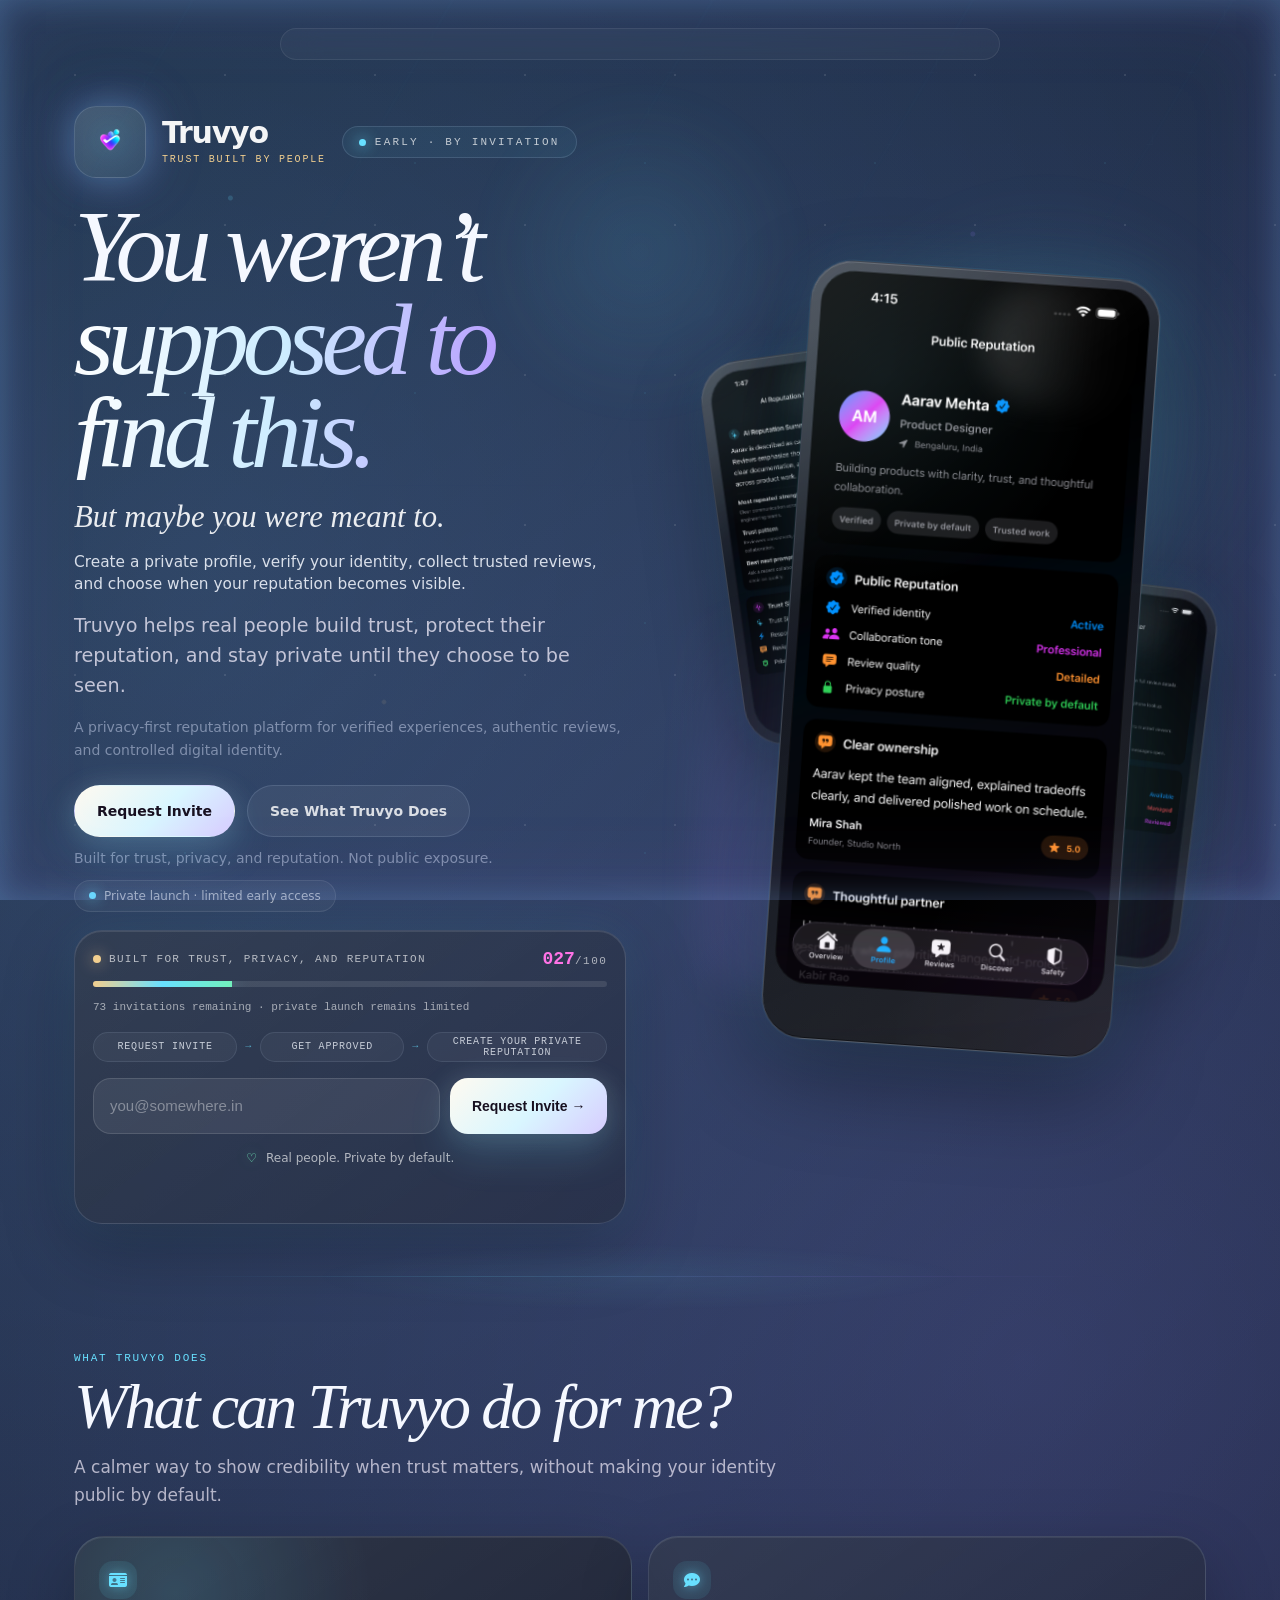
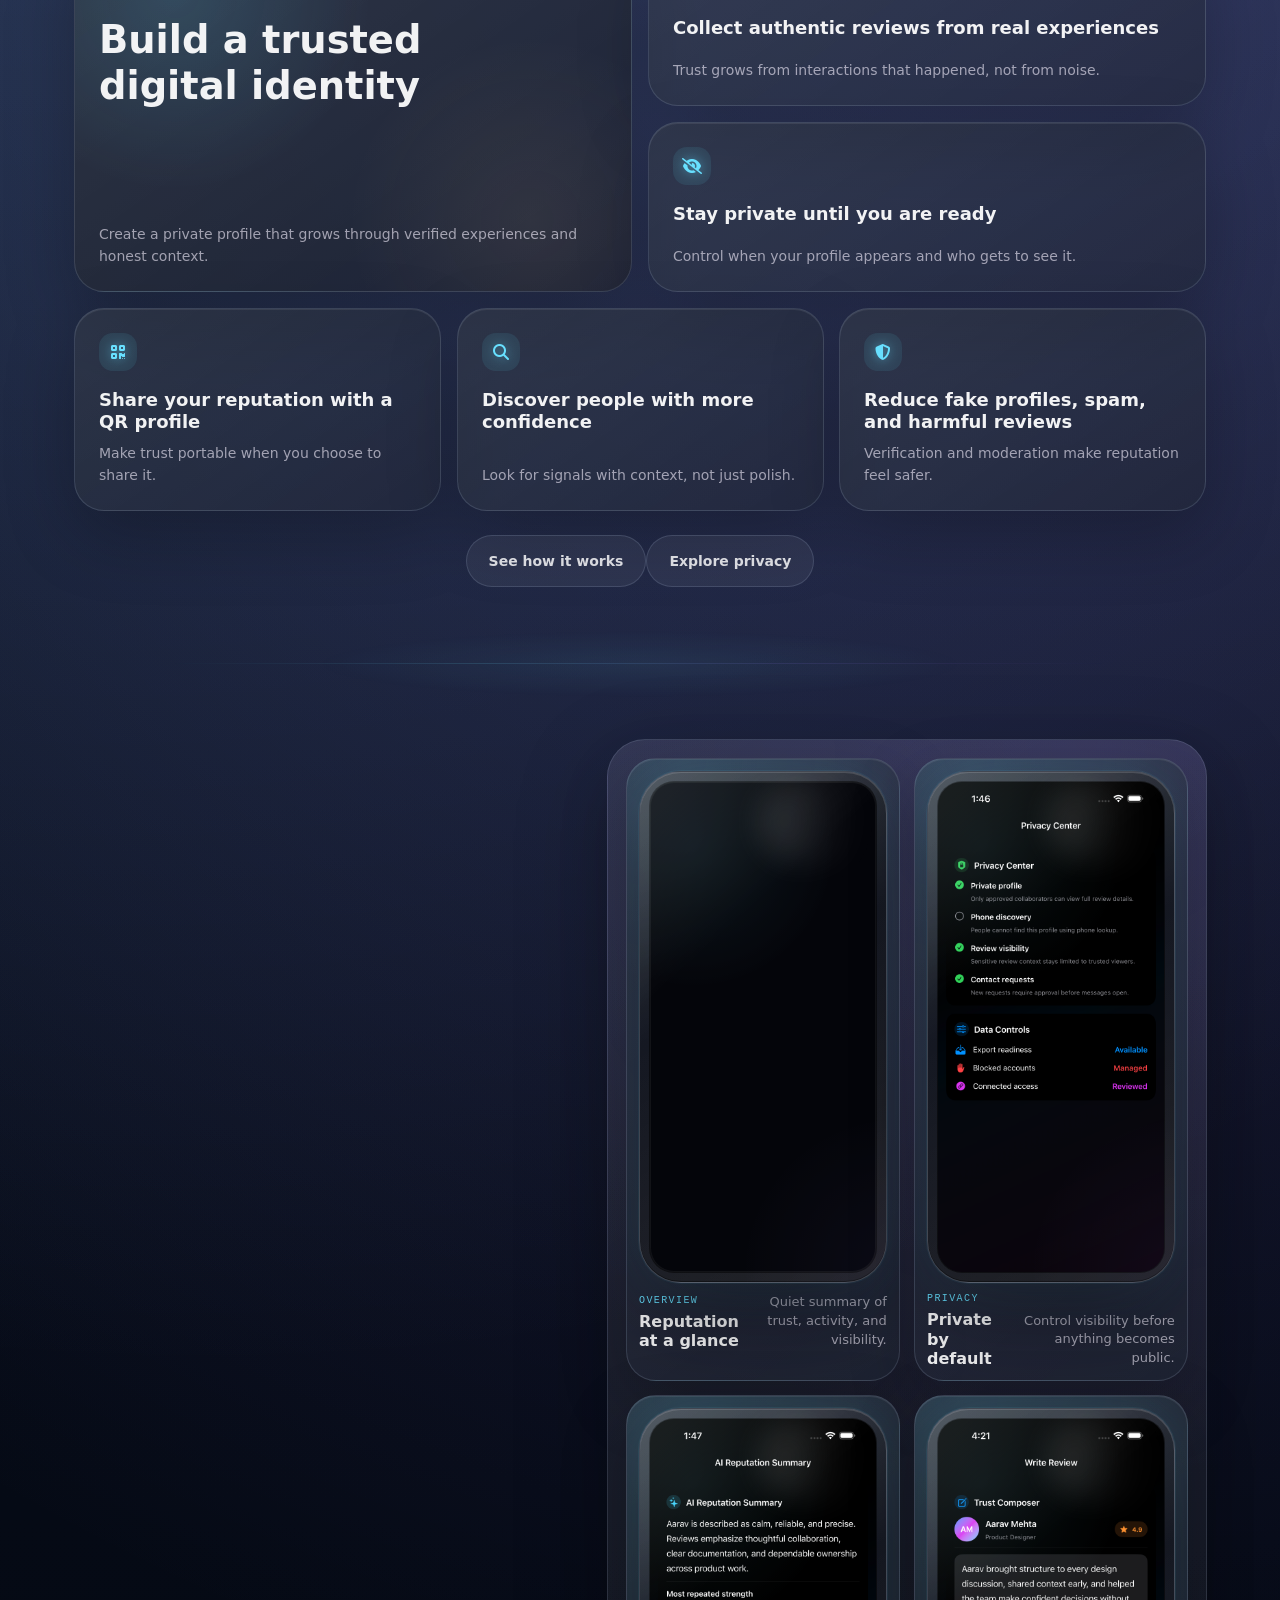
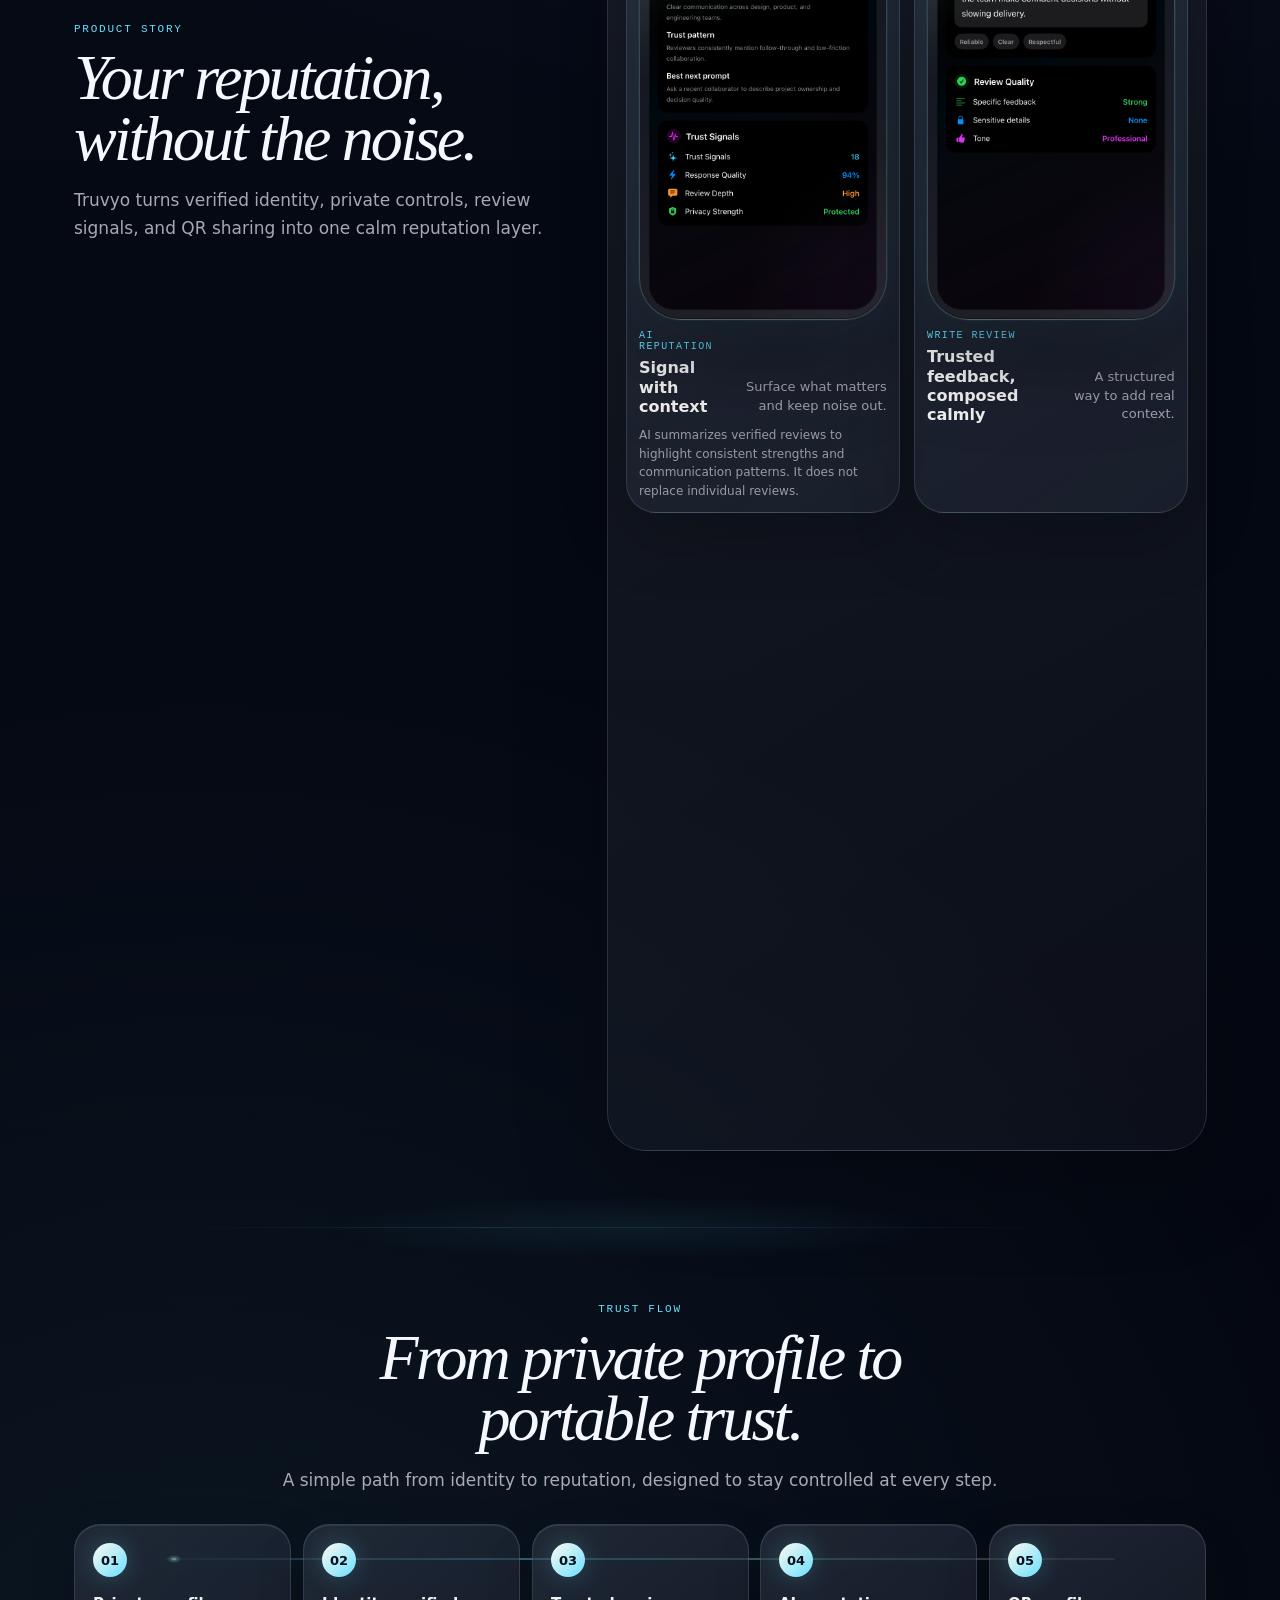
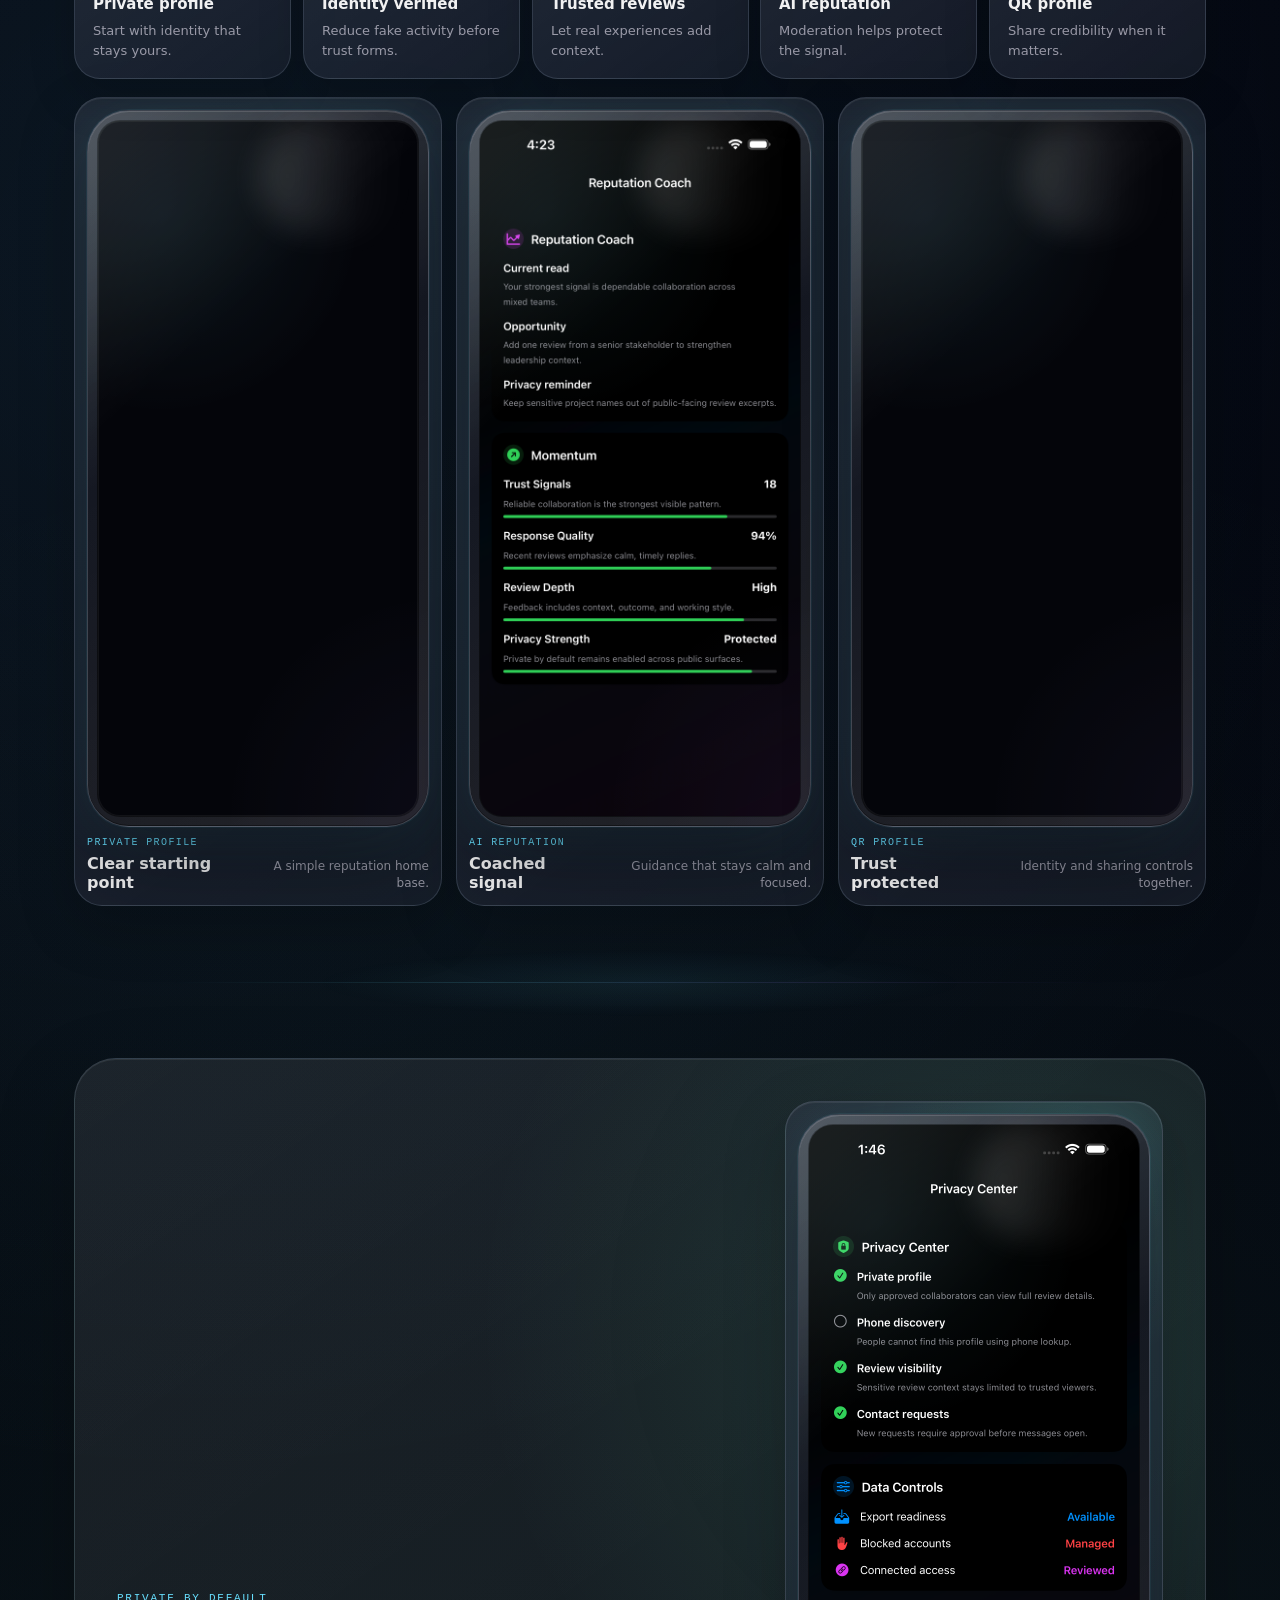
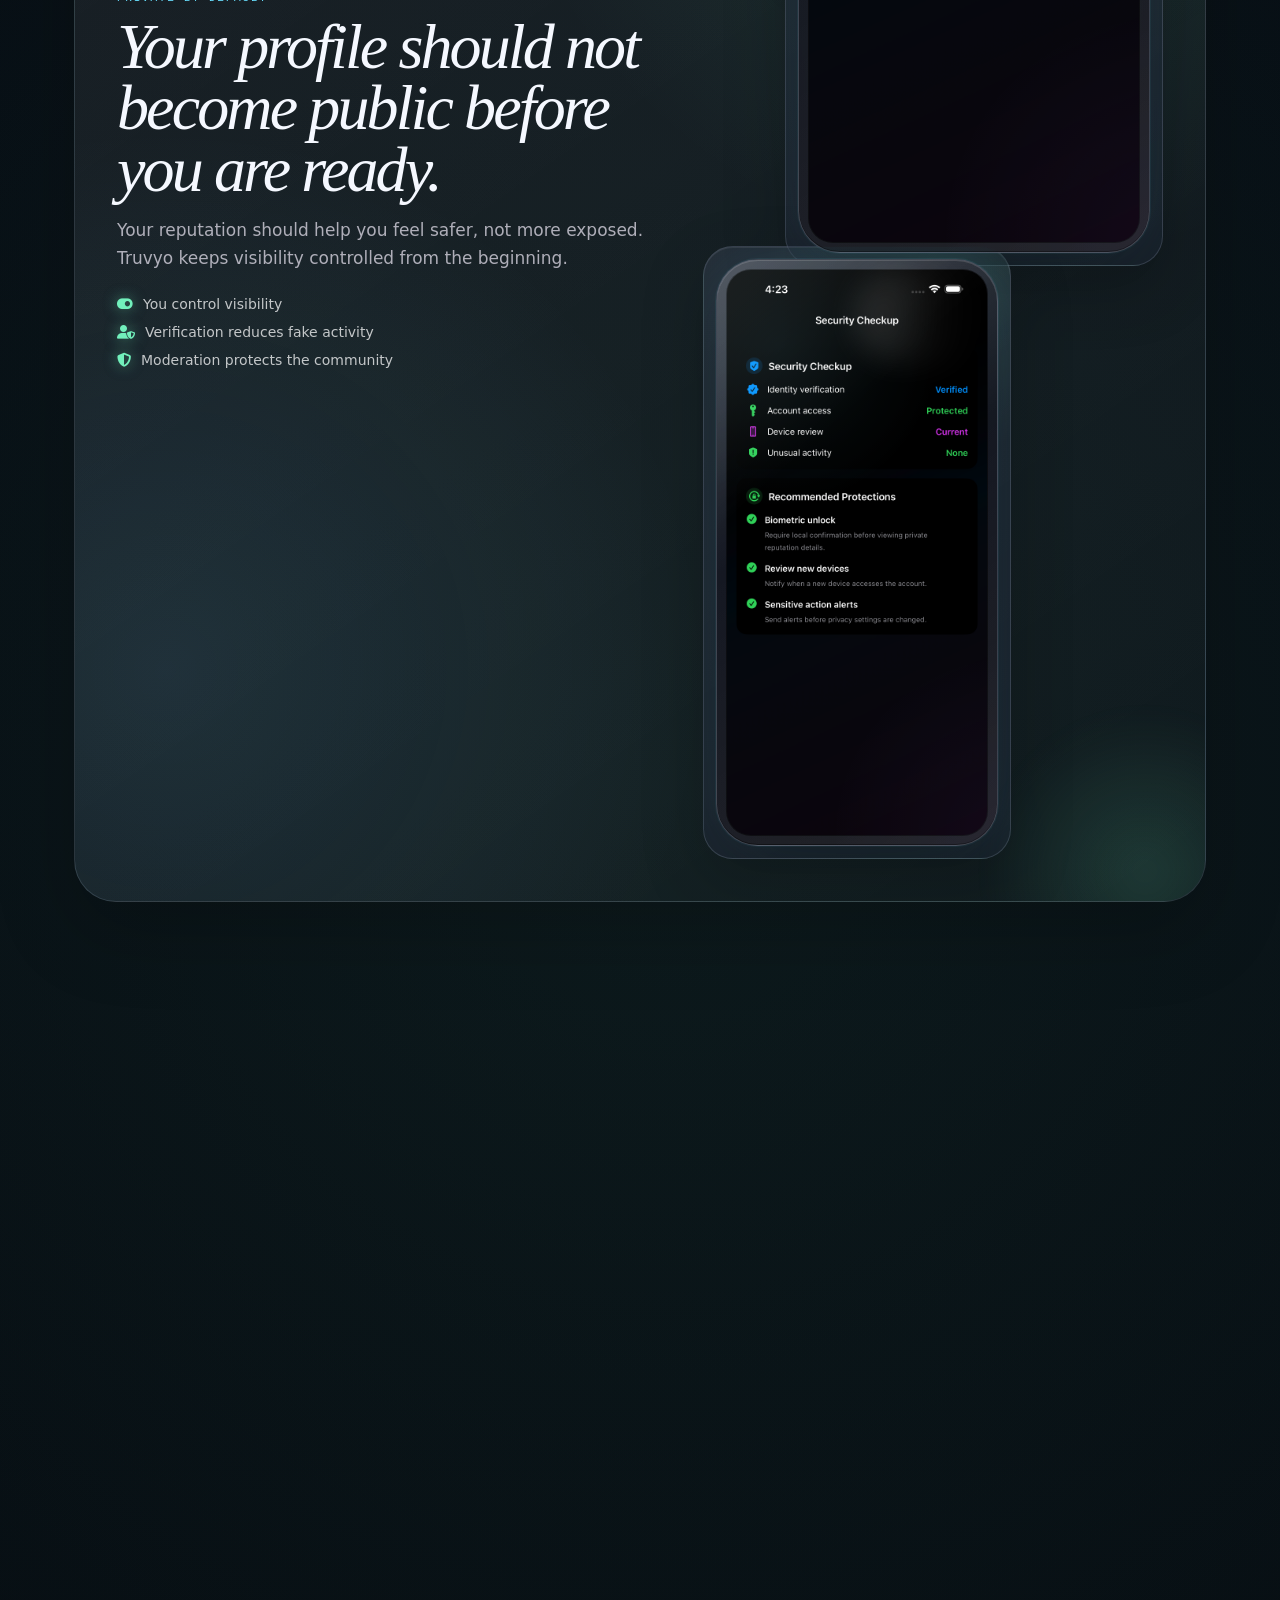
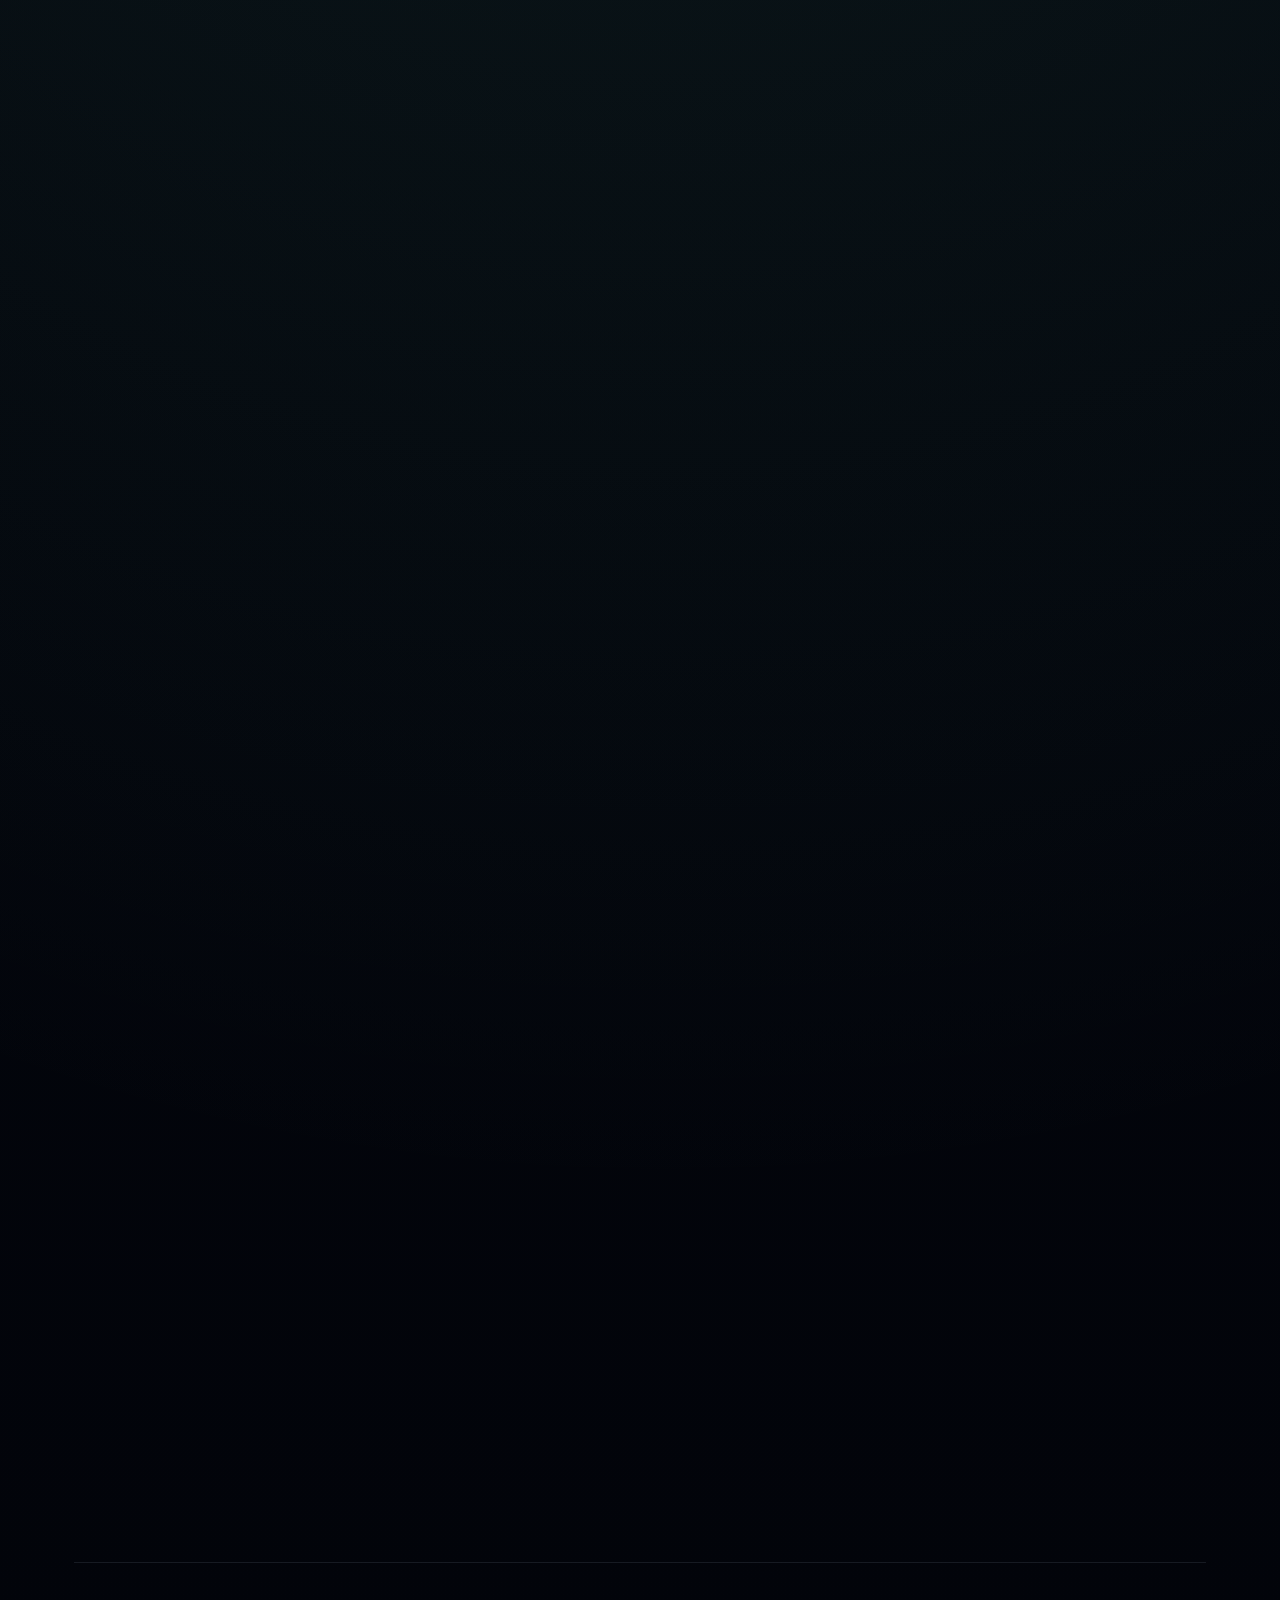
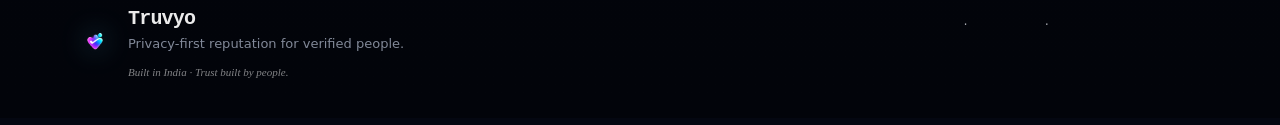
==== index.html @ b58823dc "Refine Truvyo favicon using official brand mark" ====
<!DOCTYPE html>
<html lang="en">
<head>
  <meta charset="UTF-8" />
  <meta name="viewport" content="width=device-width, initial-scale=1.0, maximum-scale=1.0, viewport-fit=cover" />

  <title>Truvyo — Trust Built by People</title>
  <meta name="description" content="Truvyo is a privacy-first reputation platform for verified people, authentic reviews, and trusted digital profiles. Built for India." />
  <meta name="theme-color" content="#08040f" />
  <link rel="canonical" href="https://www.truvyo.app/" />
  <meta property="og:title" content="Truvyo — Trust Built by People" />
  <meta property="og:description" content="Truvyo is a privacy-first reputation platform for verified people, authentic reviews, and trusted digital profiles. Built for India." />
  <meta property="og:type" content="website" />
  <meta property="og:url" content="https://www.truvyo.app/" />
  <meta property="og:image" content="https://www.truvyo.app/logo.png" />
  <meta name="twitter:card" content="summary" />
  <meta name="twitter:title" content="Truvyo — Trust Built by People" />
  <meta name="twitter:description" content="Truvyo is a privacy-first reputation platform for verified people, authentic reviews, and trusted digital profiles. Built for India." />
  <meta name="twitter:image" content="https://www.truvyo.app/logo.png" />
  <link rel="preload" as="image" href="assets/screenshots/profile.webp" type="image/webp" />

  <link rel="icon" href="/favicon.ico?v=3" sizes="any" />
  <link rel="icon" type="image/png" sizes="32x32" href="/favicon-32x32.png?v=3" />
  <link rel="icon" type="image/png" sizes="16x16" href="/favicon-16x16.png?v=3" />
  <link rel="icon" type="image/png" sizes="512x512" href="/favicon.png?v=3" />
  <link rel="apple-touch-icon" href="/apple-touch-icon.png?v=3" />
  <link rel="manifest" href="/site.webmanifest?v=3" />
  <link rel="stylesheet" href="https://cdnjs.cloudflare.com/ajax/libs/font-awesome/6.5.0/css/all.min.css" />

  <style>
    :root {
      --bg: #040711;
      --surface: rgba(14, 20, 34, 0.74);
      --surface-soft: rgba(19, 26, 43, 0.54);
      --border: rgba(203, 224, 255, 0.14);
      --border-strong: rgba(203, 224, 255, 0.22);
      --text: #f5f8ff;
      --muted: rgba(222, 232, 255, 0.66);
      --soft: rgba(222, 232, 255, 0.46);
      --brand: #7cc7ff;
      --brand-2: #9b7cff;
      --trust: #68e0ff;
      --safe: #72f0bc;
      --premium: #f2cf8f;
      --success: #7cffc7;
      --mouse-x: 50%;
      --mouse-y: 28%;
    }

    * {
      box-sizing: border-box;
      margin: 0;
      padding: 0;
    }

    html,
    body {
      width: 100%;
      min-height: 100%;
      background: var(--bg);
      color: var(--text);
      font-family: Inter, ui-sans-serif, system-ui, -apple-system, BlinkMacSystemFont, "Segoe UI", sans-serif;
      overflow-x: hidden;
      scroll-behavior: smooth;
    }

    body {
      min-height: 100vh;
      background:
        radial-gradient(circle at 16% 6%, rgba(124, 199, 255, 0.26), transparent 26%),
        radial-gradient(circle at 80% 14%, rgba(155, 124, 255, 0.24), transparent 24%),
        radial-gradient(circle at 52% 74%, rgba(114, 240, 188, 0.09), transparent 28%),
        radial-gradient(circle at 16% 52%, rgba(104, 224, 255, 0.08), transparent 24%),
        linear-gradient(180deg, #07101d 0%, #040711 48%, #02040a 100%);
    }

    body::before {
      content: "";
      position: fixed;
      inset: 0;
      pointer-events: none;
      background:
        linear-gradient(rgba(255,255,255,0.028) 1px, transparent 1px),
        linear-gradient(90deg, rgba(255,255,255,0.022) 1px, transparent 1px),
        linear-gradient(120deg, transparent 0 46%, rgba(104,224,255,0.045) 47%, transparent 48% 100%);
      background-size: 72px 72px, 72px 72px, 260px 260px;
      mask-image: linear-gradient(to bottom, rgba(0,0,0,0.82), transparent 78%);
      opacity: 0.38;
      z-index: 0;
    }

    body::after {
      content: "";
      position: fixed;
      inset: 0;
      pointer-events: none;
      background:
        radial-gradient(circle at 18% 22%, rgba(104,224,255,0.42) 0 2px, transparent 3px),
        radial-gradient(circle at 76% 26%, rgba(155,124,255,0.32) 0 2px, transparent 3px),
        radial-gradient(circle at 62% 64%, rgba(114,240,188,0.28) 0 1.5px, transparent 3px),
        radial-gradient(circle at 30% 78%, rgba(242,207,143,0.24) 0 1.5px, transparent 3px);
      opacity: 0.42;
      animation: connectionDrift 18s ease-in-out infinite;
      z-index: 0;
    }

    .stars {
      position: fixed;
      inset: 0;
      pointer-events: none;
      background-image:
        radial-gradient(circle, rgba(255,255,255,0.52) 1px, transparent 1px),
        radial-gradient(circle, rgba(104,224,255,0.36) 1px, transparent 1px);
      background-size: 150px 150px, 230px 230px;
      background-position: 0 0, 70px 48px;
      opacity: 0.2;
      animation: drift 34s linear infinite;
      z-index: 0;
    }

    .stars::before,
    .stars::after {
      content: "";
      position: absolute;
      inset: 10% 8%;
      background:
        linear-gradient(90deg, transparent, rgba(104,224,255,0.08), transparent) 0 20% / 100% 1px no-repeat,
        linear-gradient(118deg, transparent, rgba(155,124,255,0.08), transparent) 0 55% / 100% 1px no-repeat,
        linear-gradient(35deg, transparent, rgba(114,240,188,0.06), transparent) 0 76% / 100% 1px no-repeat;
      opacity: 0.5;
    }

    .stars::after {
      inset: 22% 14%;
      transform: rotate(-8deg);
      opacity: 0.32;
    }

    @keyframes drift {
      from { transform: translateY(0); }
      to { transform: translateY(-150px); }
    }

    @keyframes connectionDrift {
      0%, 100% { transform: translate3d(0, 0, 0); opacity: 0.34; }
      50% { transform: translate3d(0, -10px, 0); opacity: 0.48; }
    }

    .edge-glow {
      position: fixed;
      inset: 0;
      pointer-events: none;
      z-index: 4;
      box-shadow:
        inset 0 0 32px rgba(124, 199, 255, 0.25),
        inset 0 0 92px rgba(155, 124, 255, 0.13);
    }

    .edge-glow::after {
      content: "";
      position: absolute;
      width: 340px;
      height: 340px;
      left: var(--mouse-x);
      top: var(--mouse-y);
      transform: translate(-50%, -50%);
      background: radial-gradient(circle, rgba(104,224,255,0.16), transparent 68%);
      filter: blur(24px);
      opacity: 0.68;
      animation: glowBreathe 9s ease-in-out infinite;
      transition: left 0.08s ease, top 0.08s ease;
    }

    @keyframes glowBreathe {
      0%, 100% { opacity: 0.45; transform: translate(-50%, -50%) scale(0.96); }
      50% { opacity: 0.72; transform: translate(-50%, -50%) scale(1.08); }
    }

    .page {
      width: min(100%, 1180px);
      margin: 0 auto;
      padding: 28px 24px 36px;
      position: relative;
      z-index: 2;
    }

    .ticker {
      width: min(100%, 720px);
      margin: 0 auto 34px;
      overflow: hidden;
      white-space: nowrap;
      color: rgba(255,255,255,0.48);
      font-size: 11px;
      letter-spacing: 0.18em;
      font-family: ui-monospace, SFMono-Regular, Menlo, monospace;
      border: 1px solid rgba(255,255,255,0.08);
      border-radius: 999px;
      background: rgba(255,255,255,0.035);
      padding: 9px 0;
      backdrop-filter: blur(18px);
      -webkit-backdrop-filter: blur(18px);
    }

    .ticker span {
      display: inline-block;
      padding-left: 100%;
      animation: ticker 22s linear infinite;
    }

    @keyframes ticker {
      from { transform: translateX(0); }
      to { transform: translateX(-100%); }
    }

    .hero {
      min-height: 0;
      display: grid;
      grid-template-columns: minmax(0, 1.06fr) minmax(430px, 0.94fr);
      gap: clamp(64px, 7vw, 108px);
      align-items: center;
      position: relative;
      padding: 12px 0 52px;
    }

    .hero::before {
      content: "";
      position: absolute;
      width: 560px;
      height: 560px;
      right: -120px;
      top: 4%;
      background:
        radial-gradient(circle, rgba(104,224,255,0.16), transparent 58%),
        radial-gradient(circle at 34% 62%, rgba(155,124,255,0.18), transparent 42%);
      filter: blur(24px);
      pointer-events: none;
      z-index: -1;
    }

    .hero-copy {
      max-width: 650px;
      position: relative;
      z-index: 3;
    }

    .logo-row {
      display: flex;
      align-items: center;
      gap: 16px;
      margin-bottom: 22px;
    }

    .logo-wrap {
      width: 72px;
      height: 72px;
      border-radius: 22px;
      background:
        linear-gradient(145deg, rgba(255,255,255,0.12), rgba(255,255,255,0.045)),
        rgba(124,199,255,0.08);
      display: grid;
      place-items: center;
      border: 1px solid rgba(203,224,255,0.16);
      box-shadow:
        0 0 34px rgba(124,199,255,0.34),
        0 0 62px rgba(155,124,255,0.22);
      animation: logoFloat 6s ease-in-out infinite;
    }

    .logo-wrap img {
      width: 54px;
      height: 54px;
      object-fit: contain;
      filter: drop-shadow(0 0 16px rgba(104,224,255,0.58));
    }

    .brand-lockup {
      display: flex;
      flex-direction: column;
      gap: 6px;
    }

    .wordmark {
      color: rgba(255,255,255,0.95);
      font-size: 30px;
      font-weight: 900;
      line-height: 0.95;
      letter-spacing: -0.04em;
    }

    .brand-line {
      color: var(--premium);
      font-family: ui-monospace, SFMono-Regular, Menlo, monospace;
      font-size: 10px;
      letter-spacing: 0.18em;
      text-transform: uppercase;
    }

    @keyframes logoFloat {
      0%, 100% { transform: translateY(0) rotate(-3deg); }
      50% { transform: translateY(-6px) rotate(2deg); }
    }

    .badge {
      display: inline-flex;
      align-items: center;
      gap: 9px;
      padding: 9px 16px;
      border-radius: 999px;
      border: 1px solid rgba(203,224,255,0.14);
      background: rgba(104,224,255,0.055);
      color: rgba(255,255,255,0.72);
      font-size: 11px;
      letter-spacing: 0.2em;
      font-family: ui-monospace, SFMono-Regular, Menlo, monospace;
    }

    .dot,
    .live-dot {
      width: 7px;
      height: 7px;
      border-radius: 50%;
      background: var(--trust);
      box-shadow: 0 0 14px var(--trust);
      animation: pulse 1.8s infinite;
      flex: 0 0 auto;
    }

    .live-dot {
      width: 8px;
      height: 8px;
      background: var(--premium);
      box-shadow: 0 0 15px rgba(242,207,143,0.75);
    }

    @keyframes pulse {
      0%, 100% { opacity: 0.55; transform: scale(1); }
      50% { opacity: 1; transform: scale(1.32); }
    }

    h1 {
      font-family: Georgia, "Times New Roman", serif;
      font-style: italic;
      font-weight: 500;
      font-size: clamp(58px, 8vw, 118px);
      line-height: 0.91;
      letter-spacing: -0.06em;
      max-width: 740px;
      margin-bottom: 20px;
    }

    h1 span {
      display: block;
      background: linear-gradient(95deg, #ffffff 0%, #ccecff 38%, #b79aff 78%);
      -webkit-background-clip: text;
      color: transparent;
    }

    .meant-line {
      display: block;
      color: rgba(255,255,255,0.9);
      font-family: Georgia, "Times New Roman", serif;
      font-style: italic;
      font-size: clamp(22px, 2.4vw, 34px);
      margin-bottom: 18px;
    }

    .sub {
      color: rgba(247,242,255,0.74);
      font-size: clamp(17px, 1.5vw, 21px);
      line-height: 1.55;
      max-width: 620px;
      margin-bottom: 16px;
    }

    .hero-explainer {
      color: rgba(245,248,255,0.86);
      font-size: clamp(15px, 1.2vw, 18px);
      line-height: 1.45;
      max-width: 640px;
      margin: -2px 0 16px;
    }

    .product-line,
    .hero-note {
      color: var(--soft);
      font-size: 14px;
      line-height: 1.6;
      max-width: 560px;
    }

    .hero-actions {
      display: flex;
      gap: 12px;
      flex-wrap: wrap;
      margin: 24px 0 10px;
    }

    .action-link,
    button {
      min-height: 52px;
      display: inline-flex;
      align-items: center;
      justify-content: center;
      gap: 8px;
      border-radius: 999px;
      padding: 0 22px;
      color: rgba(255,255,255,0.82);
      border: 1px solid rgba(203,224,255,0.14);
      background: rgba(255,255,255,0.055);
      text-decoration: none;
      font-size: 14px;
      font-weight: 800;
      cursor: pointer;
      position: relative;
      overflow: hidden;
      transition: transform 0.25s ease, border-color 0.25s ease, box-shadow 0.25s ease, color 0.25s ease;
      white-space: nowrap;
    }

    .action-link.primary,
    button {
      color: #171020;
      border-color: transparent;
      background: linear-gradient(135deg, #fffaf0, #d9f6ff 54%, #d7ccff);
      box-shadow:
        0 18px 42px rgba(104,224,255,0.18),
        0 0 28px rgba(255,255,255,0.13);
    }

    .action-link.primary::after,
    button::after {
      content: "";
      position: absolute;
      inset: 0;
      background: linear-gradient(110deg, transparent 0%, rgba(255,255,255,0.58) 42%, transparent 70%);
      transform: translateX(-130%);
      transition: transform 0.75s ease;
    }

    .action-link.primary::after {
      animation: ctaIdleShimmer 8s ease-in-out infinite;
    }

    .action-link:hover,
    button:hover {
      transform: translateY(-2px);
      border-color: rgba(104,224,255,0.42);
      color: white;
    }

    .action-link.primary:hover::after,
    button:hover::after {
      transform: translateX(130%);
    }

    .action-link.primary:hover,
    button:hover {
      color: #171020;
      box-shadow:
        0 20px 46px rgba(104,224,255,0.24),
        0 0 34px rgba(255,255,255,0.18);
    }

    @keyframes ctaIdleShimmer {
      0%, 72%, 100% { transform: translateX(-130%); }
      82% { transform: translateX(130%); }
    }

    .action-link:focus-visible,
    button:focus-visible,
    input[type="email"]:focus-visible,
    .footer a:focus-visible,
    .social-icons a:focus-visible {
      outline: 2px solid rgba(104,224,255,0.95);
      outline-offset: 4px;
    }

    .watching {
      display: inline-flex;
      align-items: center;
      gap: 8px;
      margin-top: 10px;
      font-size: 12px;
      color: rgba(255,255,255,0.58);
      padding: 8px 14px;
      border-radius: 999px;
      background: rgba(255,255,255,0.045);
      border: 1px solid rgba(255,255,255,0.09);
    }

    .hero-stack {
      display: grid;
      gap: 18px;
      position: relative;
      min-height: 780px;
      width: min(100%, 560px);
      justify-self: end;
      margin-top: -34px;
      margin-bottom: -22px;
      transform: perspective(1200px) rotateX(var(--tilt-x, 0deg)) rotateY(var(--tilt-y, 0deg));
      transform-style: preserve-3d;
      transition: transform 0.18s ease-out;
      will-change: transform;
    }

    .hero-stack::before {
      content: "";
      position: absolute;
      inset: 6% -2% 8% -4%;
      border-radius: 42px;
      background:
        radial-gradient(circle at 54% 18%, rgba(104,224,255,0.18), transparent 36%),
        radial-gradient(circle at 24% 84%, rgba(155,124,255,0.16), transparent 42%),
        radial-gradient(circle at 74% 72%, rgba(114,240,188,0.08), transparent 34%);
      filter: blur(18px);
      animation: heroAuraPulse 16s ease-in-out infinite;
      pointer-events: none;
      z-index: -1;
    }

    .mockup-shell,
    .card,
    .glass-panel,
    .benefit-card,
    .faq-item,
    .use-case,
    .privacy-control {
      border: 1px solid var(--border);
      background:
        linear-gradient(145deg, rgba(255,255,255,0.088), rgba(255,255,255,0.034)),
        var(--surface-soft);
      box-shadow:
        inset 0 1px 0 rgba(255,255,255,0.08),
        0 24px 70px rgba(0,0,0,0.24);
      backdrop-filter: blur(24px);
      -webkit-backdrop-filter: blur(24px);
      transition: transform 0.28s ease, border-color 0.28s ease, box-shadow 0.28s ease;
    }

    .mockup-shell:hover,
    .card:hover {
      border-color: var(--border-strong);
      box-shadow:
        inset 0 1px 0 rgba(255,255,255,0.09),
        0 32px 86px rgba(0,0,0,0.3);
    }

    .mockup-shell {
      border-radius: 34px;
      padding: 18px;
      transform: rotate(1.6deg);
      animation: mockupFloat 7s ease-in-out infinite;
    }

    .mockup-inner {
      border-radius: 27px;
      padding: 18px;
      background:
        radial-gradient(circle at 20% 0%, rgba(104,224,255,0.14), transparent 36%),
        linear-gradient(180deg, rgba(15,23,38,0.98), rgba(5,8,16,0.96));
      border: 1px solid rgba(203,224,255,0.11);
      min-height: 520px;
      display: grid;
      gap: 14px;
    }

    .mockup-top {
      display: flex;
      align-items: center;
      justify-content: space-between;
      color: rgba(255,255,255,0.58);
      font-family: ui-monospace, SFMono-Regular, Menlo, monospace;
      font-size: 11px;
      letter-spacing: 0.14em;
      text-transform: uppercase;
    }

    .profile-card {
      border-radius: 24px;
      padding: 18px;
      background: rgba(255,255,255,0.07);
      border: 1px solid rgba(203,224,255,0.12);
    }

    .profile-head {
      display: flex;
      align-items: center;
      gap: 13px;
      margin-bottom: 18px;
    }

    .avatar {
      width: 52px;
      height: 52px;
      border-radius: 18px;
      display: grid;
      place-items: center;
      color: #171020;
      font-weight: 900;
      background: linear-gradient(135deg, #fffaf0, #7cc7ff);
      box-shadow: 0 0 28px rgba(104,224,255,0.18);
    }

    .profile-title {
      color: rgba(255,255,255,0.94);
      font-weight: 850;
      line-height: 1.25;
    }

    .profile-sub {
      color: rgba(255,255,255,0.54);
      font-size: 12px;
      margin-top: 4px;
    }

    .verified-pill,
    .privacy-pill {
      display: inline-flex;
      align-items: center;
      gap: 7px;
      border-radius: 999px;
      padding: 8px 10px;
      font-size: 12px;
      color: rgba(255,255,255,0.72);
      border: 1px solid rgba(203,224,255,0.1);
      background: rgba(255,255,255,0.055);
    }

    .signal-row {
      display: grid;
      grid-template-columns: 1fr 1fr;
      gap: 10px;
      margin-top: 12px;
    }

    .signal-tile {
      border-radius: 18px;
      padding: 14px;
      background: rgba(255,255,255,0.055);
      border: 1px solid rgba(255,255,255,0.09);
    }

    .signal-label {
      color: rgba(255,255,255,0.52);
      font-size: 11px;
      letter-spacing: 0.08em;
      text-transform: uppercase;
      margin-bottom: 7px;
    }

    .signal-value {
      color: rgba(255,255,255,0.9);
      font-size: 14px;
      font-weight: 800;
    }

    .review-card,
    .qr-card {
      border-radius: 22px;
      padding: 16px;
      background: rgba(255,255,255,0.06);
      border: 1px solid rgba(255,255,255,0.1);
    }

    .review-card {
      display: grid;
      gap: 9px;
    }

    .review-line {
      height: 8px;
      border-radius: 999px;
      background: linear-gradient(90deg, rgba(255,255,255,0.38), rgba(255,255,255,0.08));
    }

    .review-line.short {
      width: 68%;
    }

    .qr-card {
      display: grid;
      grid-template-columns: 78px 1fr;
      align-items: center;
      gap: 14px;
    }

    .qr-grid {
      width: 78px;
      height: 78px;
      border-radius: 18px;
      background:
        linear-gradient(90deg, #f7f2ff 10px, transparent 10px) 0 0 / 22px 22px,
        linear-gradient(#f7f2ff 10px, transparent 10px) 0 0 / 22px 22px,
        rgba(255,255,255,0.12);
      border: 8px solid rgba(255,255,255,0.88);
      box-shadow: 0 0 22px rgba(104,224,255,0.12);
    }

    .toggle {
      width: 44px;
      height: 24px;
      border-radius: 999px;
      background: rgba(114,240,188,0.2);
      border: 1px solid rgba(114,240,188,0.42);
      padding: 3px;
      display: inline-flex;
      justify-content: flex-end;
    }

    .toggle span {
      width: 16px;
      height: 16px;
      border-radius: 50%;
      background: #eafff5;
      box-shadow: 0 0 15px rgba(114,240,188,0.72);
    }

    @keyframes auraPulse {
      0%, 100% { opacity: 0.72; transform: scale(1); }
      50% { opacity: 0.96; transform: scale(1.025); }
    }

    @keyframes mockupFloat {
      0%, 100% { transform: rotate(1.6deg) translateY(0); }
      50% { transform: rotate(1.1deg) translateY(-10px); }
    }

    .device-shell {
      position: relative;
      border-radius: 42px;
      padding: 10px;
      border: 1px solid rgba(203, 224, 255, 0.2);
      background:
        linear-gradient(150deg, rgba(255,255,255,0.22), rgba(255,255,255,0.06) 42%, rgba(255,255,255,0.12)),
        linear-gradient(145deg, rgba(8, 14, 26, 0.98), rgba(3, 5, 10, 0.98));
      box-shadow:
        inset 0 1px 0 rgba(255,255,255,0.14),
        inset 0 -1px 0 rgba(0,0,0,0.42),
        0 34px 92px rgba(0,0,0,0.38),
        0 0 0 1px rgba(104,224,255,0.08),
        0 0 58px rgba(104,224,255,0.13);
      overflow: hidden;
      backdrop-filter: blur(18px);
      -webkit-backdrop-filter: blur(18px);
    }

    .device-shell::before {
      content: "";
      position: absolute;
      inset: 9px 12px auto auto;
      width: 46%;
      height: 16%;
      border-radius: 999px;
      background: linear-gradient(92deg, rgba(255,255,255,0.38), rgba(255,255,255,0.04) 72%, transparent);
      filter: blur(16px);
      opacity: 0.4;
      pointer-events: none;
      z-index: 3;
    }

    .device-shell::after {
      content: "";
      position: absolute;
      inset: 0;
      background:
        linear-gradient(138deg, rgba(255,255,255,0.16), transparent 18% 72%, rgba(255,255,255,0.05)),
        radial-gradient(circle at 18% 12%, rgba(104,224,255,0.12), transparent 24%),
        radial-gradient(circle at 88% 82%, rgba(155,124,255,0.08), transparent 28%);
      opacity: 0.62;
      mix-blend-mode: screen;
      pointer-events: none;
      z-index: 2;
      background-size: 180% 180%, 120% 120%, 120% 120%;
      animation: deviceReflectionDrift 15s ease-in-out infinite;
    }

    .device-shell-large {
      width: min(100%, 350px);
    }

    .device-shell-small {
      width: min(100%, 196px);
    }

    .device-screen {
      position: relative;
      aspect-ratio: 1320 / 2868;
      border-radius: 32px;
      overflow: hidden;
      background: #04050a;
      box-shadow:
        inset 0 0 0 1px rgba(255,255,255,0.055),
        inset 0 0 0 10px rgba(0,0,0,0.035),
        0 0 0 1px rgba(0,0,0,0.5);
    }

    .device-screen img {
      display: block;
      width: 100%;
      height: 100%;
      object-fit: cover;
    }

    .hero-device-main {
      position: relative;
      z-index: 4;
      margin: 0 auto;
      transform: rotate(4deg);
      animation: heroPrimaryFloat 13.5s ease-in-out infinite;
    }

    .hero-device-float {
      position: absolute;
      z-index: 1;
      opacity: 0.9;
      filter: saturate(0.92) blur(0.25px);
      box-shadow:
        inset 0 1px 0 rgba(255,255,255,0.1),
        0 26px 74px rgba(0,0,0,0.34),
        0 0 42px rgba(104,224,255,0.09);
    }

    .hero-device-float-left {
      left: -2px;
      top: 72px;
      transform: rotate(-8deg) translateZ(-40px);
      animation: heroSecondaryFloatLeft 15.5s ease-in-out infinite;
    }

    .hero-device-float-right {
      right: -4px;
      bottom: 72px;
      opacity: 0.86;
      transform: rotate(7deg) translateZ(-56px);
      animation: heroSecondaryFloatRight 17s ease-in-out infinite;
    }

    @keyframes heroAuraPulse {
      0%, 100% { opacity: 0.62; transform: scale(1); }
      50% { opacity: 0.86; transform: scale(1.025); }
    }

    @keyframes heroPrimaryFloat {
      0%, 100% { transform: rotate(4deg) translate3d(0, 0, 0); }
      50% { transform: rotate(3.5deg) translate3d(0, -14px, 18px); }
    }

    @keyframes heroSecondaryFloatLeft {
      0%, 100% { transform: rotate(-8deg) translate3d(0, 0, -40px); }
      50% { transform: rotate(-7.4deg) translate3d(-5px, -8px, -40px); }
    }

    @keyframes heroSecondaryFloatRight {
      0%, 100% { transform: rotate(7deg) translate3d(0, 0, -56px); }
      50% { transform: rotate(6.4deg) translate3d(6px, -7px, -56px); }
    }

    @keyframes deviceReflectionDrift {
      0%, 100% { background-position: 0% 0%, 0% 0%, 100% 100%; }
      50% { background-position: 100% 0%, 18% 8%, 84% 92%; }
    }

    .shot-grid {
      display: grid;
      grid-template-columns: repeat(2, minmax(0, 1fr));
      gap: 14px;
    }

    .shot-card {
      border-radius: 30px;
      padding: 12px;
      border: 1px solid var(--border);
      background:
        radial-gradient(circle at 20% 0%, rgba(104,224,255,0.12), transparent 34%),
        linear-gradient(145deg, rgba(255,255,255,0.08), rgba(255,255,255,0.03)),
        var(--surface-soft);
      box-shadow:
        inset 0 1px 0 rgba(255,255,255,0.08),
        0 22px 66px rgba(0,0,0,0.22);
      overflow: hidden;
      transition: transform 0.3s ease, border-color 0.3s ease, box-shadow 0.3s ease, filter 0.3s ease;
    }

    .shot-card:hover,
    .flow-preview-card:hover {
      transform: translateY(-6px);
      border-color: var(--border-strong);
      filter: brightness(1.04);
      box-shadow:
        inset 0 1px 0 rgba(255,255,255,0.1),
        0 30px 82px rgba(0,0,0,0.32),
        0 0 34px rgba(104,224,255,0.08);
    }

    .shot-card .device-screen {
      border-radius: 24px;
    }

    .shot-meta {
      display: flex;
      justify-content: space-between;
      gap: 12px;
      align-items: flex-end;
      margin-top: 10px;
    }

    .shot-kicker {
      color: var(--trust);
      font-family: ui-monospace, SFMono-Regular, Menlo, monospace;
      font-size: 10px;
      letter-spacing: 0.14em;
      text-transform: uppercase;
      margin-bottom: 6px;
    }

    .shot-title {
      color: rgba(255,255,255,0.94);
      font-size: 16px;
      font-weight: 850;
      line-height: 1.2;
    }

    .shot-copy {
      color: rgba(247,242,255,0.62);
      font-size: 13px;
      line-height: 1.45;
      text-align: right;
    }

    .ai-note {
      color: rgba(247,242,255,0.58);
      font-size: 12px;
      line-height: 1.55;
      margin-top: 10px;
      max-width: 94%;
    }

    .flow-preview-rail {
      display: grid;
      grid-template-columns: repeat(3, minmax(0, 1fr));
      gap: 14px;
      margin-top: 18px;
    }

    .flow-preview-card {
      border-radius: 28px;
      padding: 12px;
      border: 1px solid var(--border);
      background:
        linear-gradient(145deg, rgba(255,255,255,0.08), rgba(255,255,255,0.03)),
        var(--surface-soft);
      box-shadow:
        inset 0 1px 0 rgba(255,255,255,0.08),
        0 20px 58px rgba(0,0,0,0.2);
      overflow: hidden;
    }

    .flow-preview-card .device-screen {
      border-radius: 22px;
    }

    .flow-preview-meta {
      display: flex;
      justify-content: space-between;
      gap: 12px;
      align-items: flex-end;
      margin-top: 10px;
    }

    .flow-preview-copy {
      color: rgba(247,242,255,0.58);
      font-size: 12px;
      line-height: 1.45;
      text-align: right;
    }

    .privacy-screenshot-stack {
      display: grid;
      gap: 14px;
      align-items: start;
    }

    .privacy-shot {
      margin: 0;
      border-radius: 30px;
      padding: 12px;
      border: 1px solid var(--border);
      background:
        radial-gradient(circle at 76% 6%, rgba(114,240,188,0.12), transparent 28%),
        linear-gradient(145deg, rgba(255,255,255,0.08), rgba(255,255,255,0.03)),
        var(--surface-soft);
      box-shadow:
        inset 0 1px 0 rgba(255,255,255,0.08),
        0 22px 62px rgba(0,0,0,0.22);
      overflow: hidden;
    }

    .privacy-shot .device-screen {
      border-radius: 24px;
    }

    .privacy-shot-main {
      width: min(100%, 378px);
      justify-self: end;
    }

    .privacy-shot-secondary {
      width: min(88%, 308px);
      justify-self: start;
      margin-top: -34px;
      margin-left: 18px;
    }

    .card {
      border-radius: 28px;
      padding: 20px;
    }

    .waitlist-panel {
      width: min(100%, 600px);
      margin-top: 18px;
      padding: 18px;
      box-shadow:
        inset 0 1px 0 rgba(255,255,255,0.1),
        0 24px 70px rgba(0,0,0,0.26),
        0 0 44px rgba(104,224,255,0.1);
    }

    .calm-status {
      display: inline-flex;
      align-items: center;
      gap: 8px;
      color: rgba(255,255,255,0.66);
      font-family: ui-monospace, SFMono-Regular, Menlo, monospace;
      font-size: 11px;
      letter-spacing: 0.12em;
      text-transform: uppercase;
    }

    .row {
      display: flex;
      justify-content: space-between;
      align-items: center;
      gap: 12px;
      margin-bottom: 12px;
      font-family: ui-monospace, SFMono-Regular, Menlo, monospace;
      font-size: 11px;
      letter-spacing: 0.14em;
      color: rgba(255,255,255,0.62);
    }

    .live {
      display: flex;
      align-items: center;
      gap: 8px;
    }

    .count {
      font-size: 18px;
      letter-spacing: 0;
      color: #ff73e6;
      font-weight: 800;
    }

    .progress {
      height: 6px;
      border-radius: 999px;
      background: rgba(255,255,255,0.1);
      overflow: hidden;
      margin-bottom: 12px;
    }

    .progress span {
      display: block;
      height: 100%;
      width: 0%;
      background: linear-gradient(90deg, var(--premium), var(--trust), var(--safe));
      box-shadow: 0 0 18px rgba(104,224,255,0.46);
      transition: width 0.5s ease;
    }

    .small-copy {
      color: rgba(255,255,255,0.58);
      font-family: ui-monospace, SFMono-Regular, Menlo, monospace;
      font-size: 11px;
      line-height: 1.55;
      margin-bottom: 18px;
    }

    .access-flow {
      display: grid;
      grid-template-columns: 1fr auto 1fr auto 1.25fr;
      align-items: center;
      gap: 8px;
      margin: -2px 0 16px;
      color: rgba(245,248,255,0.76);
      font-family: ui-monospace, SFMono-Regular, Menlo, monospace;
      font-size: 10px;
      letter-spacing: 0.08em;
      text-transform: uppercase;
    }

    .access-flow span {
      min-height: 30px;
      display: grid;
      place-items: center;
      text-align: center;
      border-radius: 999px;
      padding: 0 10px;
      background: rgba(255,255,255,0.045);
      border: 1px solid rgba(203,224,255,0.1);
    }

    .access-flow i {
      color: rgba(104,224,255,0.7);
      font-style: normal;
    }

    form {
      display: flex;
      gap: 10px;
      align-items: center;
    }

    input[type="email"] {
      flex: 1;
      height: 56px;
      border-radius: 18px;
      border: 1px solid rgba(255,255,255,0.12);
      background: rgba(255,255,255,0.075);
      color: white;
      padding: 0 16px;
      font-size: 15px;
      outline: none;
      min-width: 0;
    }

    input::placeholder {
      color: rgba(255,255,255,0.38);
    }

    button {
      height: 56px;
      border-radius: 18px;
      border: none;
    }

    button:active {
      transform: scale(0.98);
    }

    button:disabled {
      opacity: 0.65;
      cursor: not-allowed;
    }

    .trust {
      margin-top: 16px;
      display: flex;
      align-items: center;
      gap: 9px;
      justify-content: center;
      color: rgba(255,255,255,0.64);
      font-size: 12px;
      line-height: 1.45;
    }

    .shield {
      color: var(--safe);
      text-shadow: 0 0 12px rgba(114,240,188,0.62);
    }

    .status {
      margin-top: 16px;
      text-align: center;
      color: var(--success);
      font-size: 13px;
      min-height: 22px;
      font-family: ui-monospace, SFMono-Regular, Menlo, monospace;
    }

    .secret-check {
      animation: pulseCheck 1.2s ease-in-out infinite;
    }

    @keyframes pulseCheck {
      0% { opacity: 0.4; transform: translateY(2px); }
      50% { opacity: 1; transform: translateY(0); }
      100% { opacity: 0.4; transform: translateY(2px); }
    }

    .secret-success {
      animation: revealSecret 0.7s ease;
    }

    @keyframes revealSecret {
      0% { opacity: 0; transform: scale(0.96) translateY(8px); filter: blur(4px); }
      100% { opacity: 1; transform: scale(1) translateY(0); filter: blur(0); }
    }

    .sr-only {
      position: absolute;
      width: 1px;
      height: 1px;
      padding: 0;
      margin: -1px;
      overflow: hidden;
      clip: rect(0, 0, 0, 0);
      white-space: nowrap;
      border: 0;
    }

    .section {
      padding: 76px 0;
      position: relative;
    }

    .section::before {
      content: "";
      position: absolute;
      top: 0;
      left: 8%;
      right: 8%;
      height: 1px;
      background: linear-gradient(90deg, transparent, rgba(104,224,255,0.18), rgba(155,124,255,0.14), transparent);
      filter: blur(0.2px);
      opacity: 0.78;
    }

    .section::after {
      content: "";
      position: absolute;
      top: -34px;
      left: 20%;
      right: 20%;
      height: 70px;
      background: radial-gradient(ellipse at center, rgba(104,224,255,0.065), transparent 68%);
      pointer-events: none;
      z-index: -1;
    }

    body.reveal-ready .reveal,
    body.reveal-ready .reveal-item,
    body.reveal-ready .reveal-node,
    body.reveal-ready .footer-link {
      --reveal-x: 0;
      --reveal-y: 30px;
      --reveal-scale: 1;
      opacity: 0;
      transform: translate3d(var(--reveal-x), var(--reveal-y), 0) scale(var(--reveal-scale));
      transition:
        opacity var(--reveal-duration, 760ms) ease,
        transform var(--reveal-duration, 760ms) cubic-bezier(0.16, 0.84, 0.22, 1);
      transition-delay: var(--reveal-delay, 0ms);
      will-change: opacity, transform;
    }

    body.reveal-ready .reveal-left {
      --reveal-x: -34px;
      --reveal-y: 10px;
    }

    body.reveal-ready .reveal-right {
      --reveal-x: 34px;
      --reveal-y: 10px;
    }

    body.reveal-ready .reveal-scale {
      --reveal-y: 26px;
      --reveal-scale: 0.965;
    }

    body.reveal-ready .reveal.is-visible,
    body.reveal-ready .reveal-item.is-visible,
    body.reveal-ready .reveal-node.is-visible,
    body.reveal-ready .footer-link.is-visible {
      opacity: 1;
      transform: translate3d(0, 0, 0) scale(1);
    }

    body.reveal-ready .reveal.has-revealed:not(.is-visible),
    body.reveal-ready .reveal-item.has-revealed:not(.is-visible),
    body.reveal-ready .reveal-node.has-revealed:not(.is-visible) {
      transition-duration: 0ms;
      transition-delay: 0ms;
    }

    .section-head {
      max-width: 720px;
      margin-bottom: 26px;
    }

    .section-head.center {
      margin-left: auto;
      margin-right: auto;
      text-align: center;
    }

    .section-kicker {
      color: var(--trust);
      font-family: ui-monospace, SFMono-Regular, Menlo, monospace;
      font-size: 11px;
      letter-spacing: 0.16em;
      text-transform: uppercase;
      margin-bottom: 12px;
    }

    .section-title {
      font-family: Georgia, "Times New Roman", serif;
      font-style: italic;
      font-weight: 500;
      font-size: clamp(38px, 5vw, 70px);
      line-height: 0.96;
      letter-spacing: -0.045em;
      margin-bottom: 16px;
    }

    .section-copy {
      color: rgba(247,242,255,0.68);
      font-size: 17px;
      line-height: 1.65;
    }

    .bento-grid {
      display: grid;
      grid-template-columns: repeat(6, 1fr);
      grid-auto-rows: minmax(168px, auto);
      gap: 16px;
    }

    .benefit-card {
      border-radius: 30px;
      padding: 24px;
      min-height: 170px;
      display: flex;
      flex-direction: column;
      justify-content: space-between;
      overflow: hidden;
      position: relative;
      transition: transform 0.28s ease, border-color 0.28s ease, box-shadow 0.28s ease, background 0.28s ease;
    }

    .benefit-card:hover,
    .use-case:hover,
    .faq-item:hover {
      transform: translateY(-5px);
      border-color: var(--border-strong);
      box-shadow:
        inset 0 1px 0 rgba(255,255,255,0.09),
        0 28px 76px rgba(0,0,0,0.3);
    }

    .benefit-card.featured {
      grid-column: span 3;
      grid-row: span 2;
      min-height: 356px;
      background:
        radial-gradient(circle at 18% 16%, rgba(104,224,255,0.14), transparent 36%),
        radial-gradient(circle at 82% 80%, rgba(242,207,143,0.08), transparent 34%),
        linear-gradient(145deg, rgba(255,255,255,0.11), rgba(255,255,255,0.04)),
        var(--surface);
    }

    .benefit-card.medium {
      grid-column: span 3;
    }

    .benefit-card.small {
      grid-column: span 2;
    }

    .benefit-icon,
    .feature-icon {
      width: 38px;
      height: 38px;
      border-radius: 14px;
      display: grid;
      place-items: center;
      color: var(--trust);
      background: rgba(104,224,255,0.09);
      margin-bottom: 18px;
      text-shadow: 0 0 12px rgba(104,224,255,0.58);
    }

    .benefit-title,
    .faq-question,
    .use-case-title {
      color: rgba(255,255,255,0.94);
      font-size: 18px;
      font-weight: 850;
      line-height: 1.2;
    }

    .benefit-card.featured .benefit-title {
      font-size: clamp(28px, 3vw, 42px);
      max-width: 420px;
    }

    .benefit-copy,
    .faq-answer,
    .use-case-copy,
    .feature-copy {
      color: rgba(247,242,255,0.6);
      font-size: 14px;
      line-height: 1.58;
      margin-top: 10px;
    }

    .product-story {
      display: grid;
      grid-template-columns: minmax(0, 0.9fr) minmax(360px, 1.1fr);
      gap: 42px;
      align-items: center;
    }

    .story-preview {
      border-radius: 38px;
      padding: 18px;
      background:
        radial-gradient(circle at 80% 0%, rgba(155,124,255,0.12), transparent 36%),
        linear-gradient(145deg, rgba(255,255,255,0.08), rgba(255,255,255,0.03));
      border: 1px solid var(--border);
      box-shadow: 0 30px 90px rgba(0,0,0,0.26);
    }

    .story-gallery {
      display: grid;
      grid-template-columns: repeat(2, minmax(0, 1fr));
      gap: 14px;
    }

    .story-gallery .shot-card:nth-child(1),
    .story-gallery .shot-card:nth-child(2) {
      min-height: 430px;
    }

    .privacy-spotlight {
      display: grid;
      grid-template-columns: minmax(0, 0.95fr) minmax(340px, 0.85fr);
      gap: 34px;
      align-items: center;
      border-radius: 42px;
      padding: 42px;
      background:
        radial-gradient(circle at 84% 18%, rgba(114,240,188,0.12), transparent 36%),
        radial-gradient(circle at 8% 84%, rgba(124,199,255,0.1), transparent 34%),
        linear-gradient(145deg, rgba(255,255,255,0.08), rgba(255,255,255,0.025));
      border: 1px solid var(--border);
      box-shadow: inset 0 1px 0 rgba(255,255,255,0.08), 0 28px 80px rgba(0,0,0,0.22);
      position: relative;
      overflow: hidden;
    }

    .privacy-spotlight::before {
      content: "";
      position: absolute;
      width: 360px;
      height: 360px;
      right: -120px;
      bottom: -150px;
      background: radial-gradient(circle, rgba(114,240,188,0.14), transparent 64%);
      filter: blur(10px);
      animation: privacyGlow 10s ease-in-out infinite;
      pointer-events: none;
    }

    .privacy-copy .section-title {
      max-width: 650px;
    }

    .privacy-points {
      display: grid;
      gap: 12px;
      margin-top: 24px;
    }

    .privacy-point {
      display: flex;
      align-items: center;
      gap: 10px;
      color: rgba(255,255,255,0.74);
      font-size: 14px;
    }

    .privacy-point i {
      color: var(--safe);
      text-shadow: 0 0 14px rgba(114,240,188,0.5);
    }

    .privacy-control {
      border-radius: 30px;
      padding: 22px;
    }

    .use-case-strip {
      display: grid;
      grid-template-columns: repeat(5, minmax(170px, 1fr));
      gap: 12px;
      overflow-x: auto;
      padding-bottom: 8px;
      scrollbar-width: thin;
    }

    .trust-flow {
      position: relative;
    }

    .flow-track {
      display: grid;
      grid-template-columns: repeat(5, 1fr);
      gap: 12px;
      position: relative;
      margin-top: 30px;
    }

    .flow-track::before {
      content: "";
      position: absolute;
      left: 8%;
      right: 8%;
      top: 34px;
      height: 2px;
      background: linear-gradient(90deg, rgba(104,224,255,0.08), rgba(104,224,255,0.42), rgba(114,240,188,0.38), rgba(242,207,143,0.18));
      box-shadow: 0 0 22px rgba(104,224,255,0.16);
      z-index: 0;
    }

    .flow-track::after {
      content: "";
      position: absolute;
      top: 30px;
      left: 8%;
      right: 8%;
      width: auto;
      height: 10px;
      border-radius: 999px;
      background:
        radial-gradient(ellipse at center, rgba(234,255,245,0.9) 0 14%, rgba(114,240,188,0.66) 20%, transparent 58%) no-repeat;
      background-size: 18px 10px;
      background-position: 0% 50%;
      filter: drop-shadow(0 0 12px rgba(114,240,188,0.34));
      animation: flowPulse 10.5s ease-in-out infinite;
      z-index: 1;
    }

    .flow-step {
      min-height: 150px;
      border-radius: 26px;
      padding: 18px;
      border: 1px solid var(--border);
      background:
        linear-gradient(145deg, rgba(255,255,255,0.08), rgba(255,255,255,0.028)),
        var(--surface-soft);
      box-shadow: inset 0 1px 0 rgba(255,255,255,0.08), 0 18px 46px rgba(0,0,0,0.18);
      position: relative;
      z-index: 2;
      transition: transform 0.28s ease, border-color 0.28s ease, box-shadow 0.28s ease;
    }

    .flow-step:hover {
      transform: translateY(-5px);
      border-color: var(--border-strong);
      box-shadow: inset 0 1px 0 rgba(255,255,255,0.09), 0 28px 76px rgba(0,0,0,0.28);
    }

    .flow-dot {
      width: 34px;
      height: 34px;
      border-radius: 50%;
      display: grid;
      place-items: center;
      color: #07101d;
      background: linear-gradient(135deg, #fffaf0, var(--trust));
      box-shadow: 0 0 24px rgba(104,224,255,0.24);
      margin-bottom: 18px;
      font-size: 13px;
      font-weight: 900;
    }

    .flow-title {
      color: rgba(255,255,255,0.94);
      font-size: 15px;
      font-weight: 850;
      line-height: 1.2;
    }

    .flow-copy {
      color: rgba(247,242,255,0.58);
      font-size: 13px;
      line-height: 1.5;
      margin-top: 8px;
    }

    @keyframes flowPulse {
      0%, 100% { opacity: 0; background-position: 0% 50%; transform: scaleX(0.96); }
      12% { opacity: 1; }
      50% { opacity: 1; transform: scaleX(1); }
      88% { opacity: 1; }
      100% { opacity: 0; background-position: 100% 50%; transform: scaleX(0.96); }
    }

    @keyframes privacyGlow {
      0%, 100% { opacity: 0.45; transform: translate3d(0, 0, 0) scale(0.96); }
      50% { opacity: 0.72; transform: translate3d(-18px, -12px, 0) scale(1.06); }
    }

    .use-case {
      border-radius: 26px;
      padding: 20px;
      min-height: 170px;
    }

    .social-panel {
      display: grid;
      grid-template-columns: minmax(0, 0.8fr) minmax(320px, 0.9fr);
      gap: 36px;
      align-items: center;
      border-top: 1px solid var(--border);
      border-bottom: 1px solid var(--border);
      padding: 56px 0;
    }

    .social-contrast {
      display: grid;
      gap: 12px;
    }

    .social-contrast p {
      border-radius: 18px;
      padding: 16px 18px;
      color: rgba(255,255,255,0.68);
      background: rgba(255,255,255,0.045);
      border: 1px solid rgba(255,255,255,0.08);
    }

    .faq-grid {
      display: grid;
      grid-template-columns: repeat(2, minmax(0, 1fr));
      gap: 14px;
    }

    .faq-item {
      border-radius: 24px;
      padding: 22px;
    }

    .closing-card {
      text-align: center;
      max-width: 920px;
      margin: 0 auto;
      border-radius: 44px;
      padding: 58px 28px;
      background:
        radial-gradient(circle at 50% 0%, rgba(155,124,255,0.13), transparent 36%),
        radial-gradient(circle at 50% 100%, rgba(104,224,255,0.12), transparent 40%),
        radial-gradient(circle at 80% 20%, rgba(242,207,143,0.08), transparent 28%),
        linear-gradient(145deg, rgba(255,255,255,0.09), rgba(255,255,255,0.032));
      border: 1px solid var(--border);
      box-shadow: inset 0 1px 0 rgba(255,255,255,0.08), 0 28px 90px rgba(0,0,0,0.24);
    }

    .section-cta {
      display: flex;
      justify-content: center;
      margin-top: 24px;
    }

    .footer {
      display: grid;
      grid-template-columns: minmax(0, 1fr) auto;
      gap: 24px;
      align-items: end;
      padding: 46px 0 4px;
      color: rgba(245,248,255,0.68);
      font-size: 11px;
      letter-spacing: 0.14em;
      font-family: ui-monospace, SFMono-Regular, Menlo, monospace;
      border-top: 1px solid rgba(203,224,255,0.1);
    }

    .footer a {
      color: rgba(245,248,255,0.82);
      text-decoration: none;
      margin: 0 8px;
      background-image: linear-gradient(currentColor, currentColor);
      background-repeat: no-repeat;
      background-size: 0% 1px;
      background-position: 0 100%;
      transition: color 0.24s ease, text-shadow 0.24s ease, transform 0.24s ease, background-size 0.24s ease;
    }

    .footer a:hover {
      color: var(--text);
      text-shadow: 0 0 18px rgba(104,224,255,0.38);
      transform: translateY(-2px);
      background-size: 100% 1px;
    }

    .footer-brand {
      display: flex;
      align-items: center;
      gap: 12px;
      text-align: left;
    }

    .footer-brand img {
      width: 42px;
      height: 42px;
      border-radius: 14px;
      filter: drop-shadow(0 0 14px rgba(104,224,255,0.4));
    }

    .footer-wordmark {
      color: rgba(255,255,255,0.92);
      font-size: 20px;
      font-weight: 900;
      letter-spacing: -0.04em;
      line-height: 1;
    }

    .footer-mission {
      color: rgba(222,232,255,0.58);
      font-family: Inter, ui-sans-serif, system-ui, sans-serif;
      font-size: 13px;
      line-height: 1.45;
      letter-spacing: 0;
      margin-top: 6px;
    }

    .social-icons {
      margin-top: 14px;
      display: flex;
      gap: 16px;
      justify-content: flex-end;
      flex-wrap: wrap;
      font-size: 12px;
    }

    .social-icons a {
      display: inline-flex;
      align-items: center;
      gap: 7px;
      color: rgba(245,248,255,0.84);
      min-height: 34px;
    }

    .social-icons a:hover {
      color: var(--trust);
      transform: translateY(-3px);
    }

    .tagline {
      margin-top: 12px;
      font-family: Georgia, "Times New Roman", serif;
      font-style: italic;
      letter-spacing: 0;
      color: rgba(255,255,255,0.5);
    }

    @media (max-width: 1080px) {
      .page {
        padding: 22px 18px 30px;
      }

      .hero,
      .product-story,
      .privacy-spotlight,
      .social-panel {
        grid-template-columns: 1fr;
      }

      .hero {
        min-height: auto;
        padding: 18px 0 52px;
        gap: 46px;
      }

      .hero-stack {
        max-width: 620px;
        margin: 0 auto;
        min-height: 0;
        width: min(100%, 560px);
        justify-self: center;
        grid-template-columns: repeat(2, minmax(0, 1fr));
        gap: 16px;
      }

      .device-shell,
      .hero-device-main,
      .hero-device-float {
        animation: none;
        transform: none;
      }

      .hero-device-main {
        grid-column: 1 / -1;
        width: min(66vw, 330px);
        margin: 0 auto;
      }

      .hero-device-float {
        position: relative;
        left: auto;
        right: auto;
        top: auto;
        bottom: auto;
        width: min(100%, 204px);
        justify-self: center;
        opacity: 0.9;
        transform: none;
      }

      .bento-grid {
        grid-template-columns: repeat(2, 1fr);
      }

      .benefit-card.featured,
      .benefit-card.medium,
      .benefit-card.small {
        grid-column: span 1;
        grid-row: span 1;
        min-height: 210px;
      }

      .faq-grid {
        grid-template-columns: 1fr;
      }

      .flow-track {
        grid-template-columns: 1fr;
      }

      .flow-track::before {
        top: 0;
        bottom: 0;
        left: 28px;
        right: auto;
        width: 2px;
        height: auto;
        background: linear-gradient(180deg, rgba(104,224,255,0.08), rgba(104,224,255,0.38), rgba(114,240,188,0.32), rgba(242,207,143,0.16));
      }

      .flow-track::after {
        top: 0;
        left: 24px;
        animation-name: flowPulseVertical;
      }

      .flow-step {
        padding-left: 72px;
      }

      .flow-dot {
        position: absolute;
        left: 12px;
        top: 18px;
      }

      @keyframes flowPulseVertical {
        0%, 100% { top: 0; opacity: 0; transform: scale(0.75); }
        12% { opacity: 1; }
        50% { opacity: 1; transform: scale(1); }
        88% { opacity: 1; }
        100% { top: calc(100% - 12px); opacity: 0; transform: scale(0.75); }
      }

      .story-gallery,
      .flow-preview-rail {
        grid-template-columns: 1fr;
      }

      .privacy-shot-main,
      .privacy-shot-secondary {
        width: 100%;
        margin-left: 0;
        justify-self: stretch;
      }

      .privacy-shot-secondary {
        margin-top: 0;
      }
    }

    @media (max-width: 640px) {
      .page {
        padding: 14px 12px 26px;
      }

      .ticker {
        margin-bottom: 22px;
      }

      .logo-row {
        display: grid;
        grid-template-columns: 64px 1fr;
        align-items: center;
        gap: 14px;
        margin-bottom: 24px;
      }

      .logo-wrap {
        width: 64px;
        height: 64px;
        border-radius: 20px;
      }

      .logo-wrap img {
        width: 48px;
        height: 48px;
      }

      .wordmark {
        font-size: 27px;
      }

      .brand-line {
        font-size: 9px;
      }

      .badge {
        grid-column: 1 / -1;
        width: fit-content;
      }

      h1 {
        font-size: clamp(48px, 15vw, 72px);
      }

      .hero-actions,
      form,
      .section-cta {
        flex-direction: column;
      }

      .action-link,
      input[type="email"],
      button {
        width: 100%;
      }

      .device-shell,
      .story-preview,
      .privacy-spotlight,
      .closing-card {
        border-radius: 28px;
        padding: 10px;
      }

      .hero-stack {
        width: 100%;
        gap: 12px;
      }

      .hero-device-main {
        width: min(76vw, 300px);
      }

      .hero-device-float {
        width: min(42vw, 168px);
        opacity: 0.86;
      }

      .device-screen {
        border-radius: 24px;
      }

      .waitlist-panel {
        width: 100%;
        margin-top: 16px;
        padding: 16px;
      }

      .access-flow {
        grid-template-columns: 1fr;
        gap: 6px;
      }

      .access-flow i {
        transform: rotate(90deg);
      }

      .shot-grid,
      .flow-preview-rail,
      .bento-grid {
        grid-template-columns: 1fr;
      }

      .section {
        padding: 50px 0;
      }

      .section-title {
        font-size: clamp(34px, 12vw, 52px);
      }

      .section-copy,
      .sub {
        font-size: 16px;
      }

      .use-case-strip {
        grid-template-columns: 1fr;
        overflow-x: visible;
      }

      .footer {
        grid-template-columns: 1fr;
        text-align: center;
      }

      .footer-brand {
        justify-content: center;
        text-align: center;
      }

      .social-icons {
        justify-content: center;
      }

      .row {
        align-items: flex-start;
        flex-direction: column;
      }

      .qr-card {
        grid-template-columns: 64px 1fr;
      }

      .qr-grid {
        width: 64px;
        height: 64px;
        border-radius: 14px;
      }

      .story-gallery .shot-card:nth-child(1),
      .story-gallery .shot-card:nth-child(2) {
        min-height: 0;
      }

      .privacy-shot-main,
      .privacy-shot-secondary {
        max-width: none;
      }

      .edge-glow::after {
        width: 190px;
        height: 190px;
        opacity: 0.38;
        filter: blur(16px);
      }

      body::after {
        opacity: 0.24;
      }
    }

    @media (prefers-reduced-motion: reduce) {
      * {
        animation-duration: 0.01ms !important;
        animation-iteration-count: 1 !important;
        scroll-behavior: auto !important;
        transition-duration: 0.01ms !important;
      }

      body::after,
      .edge-glow::after,
      .hero-stack::before,
      .flow-track::after,
      .privacy-spotlight::before {
        animation: none !important;
      }

      body.reveal-ready .reveal,
      body.reveal-ready .reveal-item,
      body.reveal-ready .reveal-node,
      body.reveal-ready .footer-link,
      body.reveal-ready .reveal.has-revealed:not(.is-visible),
      body.reveal-ready .reveal-item.has-revealed:not(.is-visible),
      body.reveal-ready .reveal-node.has-revealed:not(.is-visible) {
        opacity: 1 !important;
        transform: none !important;
        transition: none !important;
      }
    }
  </style>
</head>

<body>
  <div class="stars" aria-hidden="true"></div>
  <div class="edge-glow" aria-hidden="true"></div>

  <main class="page">
    <div class="ticker">
      <span>● early access opening soon &nbsp;&nbsp; ● real people · private by default &nbsp;&nbsp; ● private launch remains limited &nbsp;&nbsp;</span>
    </div>

    <section class="hero reveal">
      <div class="hero-copy">
        <div class="logo-row">
          <div class="logo-wrap">
            <img src="logo.png" alt="Truvyo logo" />
          </div>

          <div class="brand-lockup" aria-label="Truvyo">
            <div class="wordmark">Truvyo</div>
            <div class="brand-line">Trust built by people</div>
          </div>

          <div class="badge">
            <span class="dot" aria-hidden="true"></span>
            EARLY · BY INVITATION
          </div>
        </div>

        <h1>
          You weren’t
          <span>supposed to find this.</span>
        </h1>

        <span class="meant-line">But maybe you were meant to.</span>

        <p class="hero-explainer">
          Create a private profile, verify your identity, collect trusted reviews, and choose when your reputation becomes visible.
        </p>

        <p class="sub">
          Truvyo helps real people build trust, protect their reputation, and stay private until they choose to be seen.
        </p>

        <p class="product-line">
          A privacy-first reputation platform for verified experiences, authentic reviews, and controlled digital identity.
        </p>

        <div class="hero-actions">
          <a class="action-link primary" href="#waitlistForm">Request Invite</a>
          <a class="action-link" href="#benefits">See What Truvyo Does</a>
        </div>

      <p class="hero-note">Built for trust, privacy, and reputation. Not public exposure.</p>

      <div class="watching">
        <span class="dot" aria-hidden="true"></span>
        <span id="watchers">Private launch · limited early access</span>
      </div>

        <div class="card waitlist-panel">
          <div class="row">
            <div class="calm-status">
              <span class="live-dot" aria-hidden="true"></span>
              <span id="joined">Built for trust, privacy, and reputation</span>
            </div>
            <div><span class="count" id="takenCount">...</span>/100</div>
          </div>

          <div class="progress">
            <span id="progressBar"></span>
          </div>

          <p class="small-copy" id="spotText">
            Loading early access spots...
          </p>

          <div class="access-flow" aria-label="Early access steps">
            <span>Request Invite</span>
            <i aria-hidden="true">→</i>
            <span>Get Approved</span>
            <i aria-hidden="true">→</i>
            <span>Create Your Private Reputation</span>
          </div>

          <form id="waitlistForm">
            <input type="text" name="website" style="display:none" autocomplete="off" tabindex="-1" />
            <label class="sr-only" for="email">Email address</label>
            <input id="email" name="email" type="email" placeholder="you@somewhere.in" autocomplete="email" inputmode="email" aria-describedby="spotText formMessage" required />
            <button type="submit" id="submitBtn">Request Invite →</button>
          </form>

          <div class="trust">
            <span class="shield" aria-hidden="true">♡</span>
            <span>Real people. Private by default.</span>
          </div>

          <div id="formMessage" class="status" role="status" aria-live="polite"></div>
        </div>
      </div>

      <div class="hero-stack">
        <div class="device-shell device-shell-large hero-device-main" aria-label="Truvyo private profile preview">
          <div class="device-screen">
            <img
              src="assets/screenshots/profile.webp"
              alt="Truvyo profile screenshot"
              width="1320"
              height="2868"
              fetchpriority="high"
              decoding="async"
            />
          </div>
        </div>

        <div class="device-shell device-shell-small hero-device-float hero-device-float-left" aria-hidden="true">
          <div class="device-screen">
            <img
              src="assets/screenshots/ai-reputation.webp"
              alt=""
              width="1320"
              height="2868"
              loading="lazy"
              decoding="async"
            />
          </div>
        </div>

        <div class="device-shell device-shell-small hero-device-float hero-device-float-right" aria-hidden="true">
          <div class="device-screen">
            <img
              src="assets/screenshots/privacy.webp"
              alt=""
              width="1320"
              height="2868"
              loading="lazy"
              decoding="async"
            />
          </div>
        </div>

      </div>
    </section>

    <section class="section reveal" id="benefits">
      <div class="section-head">
        <div class="section-kicker">What Truvyo does</div>
        <h2 class="section-title">What can Truvyo do for me?</h2>
        <p class="section-copy">A calmer way to show credibility when trust matters, without making your identity public by default.</p>
      </div>

      <div class="bento-grid">
        <div class="benefit-card featured reveal-item">
          <div>
            <div class="benefit-icon" aria-hidden="true"><i class="fa-solid fa-id-card"></i></div>
            <div class="benefit-title">Build a trusted digital identity</div>
          </div>
          <p class="benefit-copy">Create a private profile that grows through verified experiences and honest context.</p>
        </div>

        <div class="benefit-card medium reveal-item">
          <div>
            <div class="benefit-icon" aria-hidden="true"><i class="fa-solid fa-comment-dots"></i></div>
            <div class="benefit-title">Collect authentic reviews from real experiences</div>
          </div>
          <p class="benefit-copy">Trust grows from interactions that happened, not from noise.</p>
        </div>

        <div class="benefit-card medium reveal-item">
          <div>
            <div class="benefit-icon" aria-hidden="true"><i class="fa-solid fa-eye-slash"></i></div>
            <div class="benefit-title">Stay private until you are ready</div>
          </div>
          <p class="benefit-copy">Control when your profile appears and who gets to see it.</p>
        </div>

        <div class="benefit-card small reveal-item">
          <div>
            <div class="benefit-icon" aria-hidden="true"><i class="fa-solid fa-qrcode"></i></div>
            <div class="benefit-title">Share your reputation with a QR profile</div>
          </div>
          <p class="benefit-copy">Make trust portable when you choose to share it.</p>
        </div>

        <div class="benefit-card small reveal-item">
          <div>
            <div class="benefit-icon" aria-hidden="true"><i class="fa-solid fa-magnifying-glass"></i></div>
            <div class="benefit-title">Discover people with more confidence</div>
          </div>
          <p class="benefit-copy">Look for signals with context, not just polish.</p>
        </div>

        <div class="benefit-card small reveal-item">
          <div>
            <div class="benefit-icon" aria-hidden="true"><i class="fa-solid fa-shield-halved"></i></div>
            <div class="benefit-title">Reduce fake profiles, spam, and harmful reviews</div>
          </div>
          <p class="benefit-copy">Verification and moderation make reputation feel safer.</p>
        </div>
      </div>

      <div class="section-cta">
        <a class="action-link" href="#product-preview">See how it works</a>
        <a class="action-link" href="#private-by-default">Explore privacy</a>
      </div>
    </section>

    <section class="section product-story reveal" id="product-preview">
      <div class="section-head">
        <div class="section-kicker">Product story</div>
        <h2 class="section-title">Your reputation, without the noise.</h2>
        <p class="section-copy">Truvyo turns verified identity, private controls, review signals, and QR sharing into one calm reputation layer.</p>
      </div>

      <div class="story-preview reveal-item" aria-label="Truvyo screenshot gallery">
        <div class="story-gallery">
          <article class="shot-card">
            <div class="device-shell">
              <div class="device-screen">
                <img src="assets/screenshots/overview.webp" alt="Truvyo home and reputation overview screenshot" width="1320" height="2868" loading="lazy" decoding="async" />
              </div>
            </div>
            <div class="shot-meta">
              <div>
                <div class="shot-kicker">Overview</div>
                <div class="shot-title">Reputation at a glance</div>
              </div>
              <div class="shot-copy">Quiet summary of trust, activity, and visibility.</div>
            </div>
          </article>

          <article class="shot-card">
            <div class="device-shell">
              <div class="device-screen">
                <img src="assets/screenshots/privacy.webp" alt="Truvyo privacy center screenshot" width="1320" height="2868" loading="lazy" decoding="async" />
              </div>
            </div>
            <div class="shot-meta">
              <div>
                <div class="shot-kicker">Privacy</div>
                <div class="shot-title">Private by default</div>
              </div>
              <div class="shot-copy">Control visibility before anything becomes public.</div>
            </div>
          </article>

          <article class="shot-card">
            <div class="device-shell">
              <div class="device-screen">
                <img src="assets/screenshots/ai-reputation.webp" alt="Truvyo AI reputation summary screenshot" width="1320" height="2868" loading="lazy" decoding="async" />
              </div>
            </div>
            <div class="shot-meta">
              <div>
                <div class="shot-kicker">AI reputation</div>
                <div class="shot-title">Signal with context</div>
              </div>
              <div class="shot-copy">Surface what matters and keep noise out.</div>
            </div>
            <p class="ai-note">
              AI summarizes verified reviews to highlight consistent strengths and communication patterns. It does not replace individual reviews.
            </p>
          </article>

          <article class="shot-card">
            <div class="device-shell">
              <div class="device-screen">
                <img src="assets/screenshots/write-review.webp" alt="Truvyo trust composer screenshot" width="1320" height="2868" loading="lazy" decoding="async" />
              </div>
            </div>
            <div class="shot-meta">
              <div>
                <div class="shot-kicker">Write review</div>
                <div class="shot-title">Trusted feedback, composed calmly</div>
              </div>
              <div class="shot-copy">A structured way to add real context.</div>
            </div>
          </article>

          <article class="shot-card">
            <div class="device-shell">
              <div class="device-screen">
                <img src="assets/screenshots/reviews.webp" alt="Truvyo received reviews screenshot" width="1320" height="2868" loading="lazy" decoding="async" />
              </div>
            </div>
            <div class="shot-meta">
              <div>
                <div class="shot-kicker">Reviews</div>
                <div class="shot-title">Authentic experiences</div>
              </div>
              <div class="shot-copy">Short, real, and review-safe feedback only.</div>
            </div>
          </article>

          <article class="shot-card">
            <div class="device-shell">
              <div class="device-screen">
                <img src="assets/screenshots/discover.webp" alt="Truvyo discover search screenshot" width="1320" height="2868" loading="lazy" decoding="async" />
              </div>
            </div>
            <div class="shot-meta">
              <div>
                <div class="shot-kicker">Discover</div>
                <div class="shot-title">Find people with context</div>
              </div>
              <div class="shot-copy">Search built around trust, not noise.</div>
            </div>
          </article>
        </div>
      </div>
    </section>

    <section class="section trust-flow reveal" id="trust-flow">
      <div class="section-head center">
        <div class="section-kicker">Trust flow</div>
        <h2 class="section-title">From private profile to portable trust.</h2>
        <p class="section-copy">A simple path from identity to reputation, designed to stay controlled at every step.</p>
      </div>

      <div class="flow-track" aria-label="Truvyo reputation flow">
        <div class="flow-step reveal-item">
          <div class="flow-dot">01</div>
          <div class="flow-title">Private profile</div>
          <p class="flow-copy">Start with identity that stays yours.</p>
        </div>
        <div class="flow-step reveal-item">
          <div class="flow-dot">02</div>
          <div class="flow-title">Identity verified</div>
          <p class="flow-copy">Reduce fake activity before trust forms.</p>
        </div>
        <div class="flow-step reveal-item">
          <div class="flow-dot">03</div>
          <div class="flow-title">Trusted reviews</div>
          <p class="flow-copy">Let real experiences add context.</p>
        </div>
        <div class="flow-step reveal-item">
          <div class="flow-dot">04</div>
          <div class="flow-title">AI reputation</div>
          <p class="flow-copy">Moderation helps protect the signal.</p>
        </div>
        <div class="flow-step reveal-item">
          <div class="flow-dot">05</div>
          <div class="flow-title">QR profile</div>
          <p class="flow-copy">Share credibility when it matters.</p>
        </div>
      </div>

      <div class="flow-preview-rail">
        <div class="flow-preview-card reveal-item">
          <div class="device-shell">
            <div class="device-screen">
              <img src="assets/screenshots/overview.webp" alt="Truvyo overview screenshot" width="1320" height="2868" loading="lazy" decoding="async" />
            </div>
          </div>
          <div class="flow-preview-meta">
            <div>
              <div class="shot-kicker">Private profile</div>
              <div class="shot-title">Clear starting point</div>
            </div>
            <div class="flow-preview-copy">A simple reputation home base.</div>
          </div>
        </div>

        <div class="flow-preview-card reveal-item">
          <div class="device-shell">
            <div class="device-screen">
              <img src="assets/screenshots/analytics.webp" alt="Truvyo analytics and reputation coach screenshot" width="1320" height="2868" loading="lazy" decoding="async" />
            </div>
          </div>
          <div class="flow-preview-meta">
            <div>
              <div class="shot-kicker">AI reputation</div>
              <div class="shot-title">Coached signal</div>
            </div>
            <div class="flow-preview-copy">Guidance that stays calm and focused.</div>
          </div>
        </div>

        <div class="flow-preview-card reveal-item">
          <div class="device-shell">
            <div class="device-screen">
              <img src="assets/screenshots/security.webp" alt="Truvyo security checkup screenshot" width="1320" height="2868" loading="lazy" decoding="async" />
            </div>
          </div>
          <div class="flow-preview-meta">
            <div>
              <div class="shot-kicker">QR profile</div>
              <div class="shot-title">Trust protected</div>
            </div>
            <div class="flow-preview-copy">Identity and sharing controls together.</div>
          </div>
        </div>
      </div>
    </section>

    <section class="section reveal" id="private-by-default">
      <div class="privacy-spotlight reveal-item">
        <div class="privacy-copy">
          <div class="section-kicker">Private by default</div>
          <h2 class="section-title">Your profile should not become public before you are ready.</h2>
          <p class="section-copy">Your reputation should help you feel safer, not more exposed. Truvyo keeps visibility controlled from the beginning.</p>

          <div class="privacy-points">
            <div class="privacy-point"><i class="fa-solid fa-toggle-on" aria-hidden="true"></i> You control visibility</div>
            <div class="privacy-point"><i class="fa-solid fa-user-shield" aria-hidden="true"></i> Verification reduces fake activity</div>
            <div class="privacy-point"><i class="fa-solid fa-shield-halved" aria-hidden="true"></i> Moderation protects the community</div>
          </div>
        </div>

        <div class="privacy-screenshot-stack" aria-label="Privacy and security screenshots">
          <figure class="privacy-shot privacy-shot-main">
            <div class="device-shell">
              <div class="device-screen">
                <img src="assets/screenshots/privacy.webp" alt="Truvyo privacy center screenshot" width="1320" height="2868" loading="lazy" decoding="async" />
              </div>
            </div>
          </figure>
          <figure class="privacy-shot privacy-shot-secondary">
            <div class="device-shell">
              <div class="device-screen">
                <img src="assets/screenshots/security.webp" alt="Truvyo security checkup screenshot" width="1320" height="2868" loading="lazy" decoding="async" />
              </div>
            </div>
          </figure>
        </div>
      </div>
    </section>

    <section class="section reveal" id="use-cases">
      <div class="section-head center">
        <div class="section-kicker">Where trust matters</div>
        <h2 class="section-title">Why people may need Truvyo</h2>
        <p class="section-copy">Some moments deserve more than a username, follower count, or polished bio.</p>
      </div>

      <div class="use-case-strip">
        <div class="use-case reveal-item">
          <div class="use-case-title">Before meeting someone new</div>
          <p class="use-case-copy">Look for verified context before stepping into a new interaction.</p>
        </div>
        <div class="use-case reveal-item">
          <div class="use-case-title">Before trusting a profile</div>
          <p class="use-case-copy">See whether real signals sit behind the digital presence.</p>
        </div>
        <div class="use-case reveal-item">
          <div class="use-case-title">Before collaborating or hiring</div>
          <p class="use-case-copy">Add one more layer of confidence before working together.</p>
        </div>
        <div class="use-case reveal-item">
          <div class="use-case-title">Before joining a community</div>
          <p class="use-case-copy">Help communities feel intentional, trusted, and accountable.</p>
        </div>
        <div class="use-case reveal-item">
          <div class="use-case-title">Beyond followers and likes</div>
          <p class="use-case-copy">Let credibility come from experience, not just attention.</p>
        </div>
      </div>
    </section>

    <section class="section reveal" id="not-social">
      <div class="social-panel reveal-item">
        <div>
        <div class="section-kicker">A quieter network</div>
        <h2 class="section-title">Not another social app.</h2>
          <p class="section-copy">Truvyo is not about becoming famous. It is about becoming trusted.</p>
        </div>
        <div class="social-contrast">
          <p>Followers can be fake.</p>
          <p>Comments can be toxic.</p>
          <p>Profiles can be misleading.</p>
          <p>Trust needs context.</p>
        </div>
      </div>
    </section>

    <section class="section reveal" id="faq">
      <div class="section-head center">
        <div class="section-kicker">FAQ</div>
        <h2 class="section-title">Before you request access.</h2>
      </div>

      <div class="faq-grid">
        <div class="faq-item reveal-item">
          <div class="faq-question">What is Truvyo?</div>
          <p class="faq-answer">Truvyo is a privacy-first reputation platform where people can build trusted profiles through verified experiences and authentic reviews.</p>
        </div>
        <div class="faq-item reveal-item">
          <div class="faq-question">Is my profile public?</div>
          <p class="faq-answer">No. Profiles are private by default and become visible only based on user-controlled privacy and launch rules.</p>
        </div>
        <div class="faq-item reveal-item">
          <div class="faq-question">Why is Truvyo invite-only?</div>
          <p class="faq-answer">Invite-only launch helps keep the early community trusted, controlled, and safe.</p>
        </div>
        <div class="faq-item reveal-item">
          <div class="faq-question">Is Truvyo for India?</div>
          <p class="faq-answer">Yes, the initial launch is focused on India.</p>
        </div>
        <div class="faq-item reveal-item">
          <div class="faq-question">Do I need verification?</div>
          <p class="faq-answer">Verification helps reduce fake profiles, spam, and harmful reviews.</p>
        </div>
      </div>
    </section>

    <section class="section reveal" id="request-access">
      <div class="closing-card reveal-item">
        <div class="section-kicker">Early access</div>
        <h2 class="section-title">A reputation layer for people who value privacy.</h2>
        <p class="section-copy">
          Request an invite to join the first private launch of Truvyo in India.
        </p>
        <div class="section-cta">
          <a class="action-link primary" href="#waitlistForm">Request Invite</a>
        </div>
      </div>
    </section>

    <footer class="footer reveal">
      <div class="footer-brand">
        <img src="logo.png" alt="Truvyo logo" />
        <div>
          <div class="footer-wordmark">Truvyo</div>
          <div class="footer-mission">Privacy-first reputation for verified people.</div>
          <div class="tagline">Built in India · Trust built by people.</div>
        </div>
      </div>

      <div>
        <a href="privacy.html">PRIVACY</a>
        ·
        <a href="terms.html">TERMS</a>
        ·
        <a href="mailto:hello@truvyo.app">HELLO@TRUVYO.APP</a>

        <div class="social-icons">
          <a href="https://www.instagram.com/truvyoapp" aria-label="Truvyo on Instagram"><i class="fab fa-instagram" aria-hidden="true"></i> Instagram</a>
          <a href="https://x.com/truvyo" aria-label="Truvyo on X"><i class="fab fa-x-twitter" aria-hidden="true"></i> X</a>
        </div>
      </div>
    </footer>
  </main>

  <script>
    const SCRIPT_URL = "https://script.google.com/macros/s/AKfycbxdzVEZEDKAm7EDCCE0iXCoR5ZEWtlFTNlfgtzMKLZaRrkPA3KSjQZp8Uom6swsr3LM/exec";

    const form = document.getElementById("waitlistForm");
    const emailInput = document.getElementById("email");
    const msg = document.getElementById("formMessage");
    const btn = document.getElementById("submitBtn");
    const takenCountEl = document.getElementById("takenCount");
    const progressBar = document.getElementById("progressBar");
    const spotText = document.getElementById("spotText");
    const prefersReducedMotion = window.matchMedia("(prefers-reduced-motion: reduce)").matches;
    const isTouchDevice = window.matchMedia("(pointer: coarse)").matches;

    if (!prefersReducedMotion && "IntersectionObserver" in window) {
      document.body.classList.add("reveal-ready");

      const revealSelectors = [
        ".reveal",
        ".reveal-item",
        ".section-head",
        ".benefit-card",
        ".shot-card",
        ".flow-step",
        ".flow-preview-card",
        ".privacy-spotlight",
        ".use-case",
        ".social-panel",
        ".faq-item",
        ".closing-card",
        ".footer",
        ".footer a"
      ];

      const revealTargets = Array.from(new Set(
        document.querySelectorAll(revealSelectors.join(", "))
      ));
      const revealOnceSelector = ".hero, .waitlist-panel, .footer, .footer a";
      let lastScrollY = window.scrollY;
      let scrollDirection = "down";

      window.addEventListener("scroll", function() {
        const currentScrollY = window.scrollY;
        scrollDirection = currentScrollY < lastScrollY ? "up" : "down";
        lastScrollY = currentScrollY;
      }, { passive: true });

      function revealIndex(el) {
        const group = el.closest(".bento-grid, .story-gallery, .flow-track, .flow-preview-rail, .use-case-strip, .faq-grid, .footer, .section") || el.parentElement;
        if (!group) return 0;
        return Array.prototype.indexOf.call(group.children, el);
      }

      revealTargets.forEach(function(el) {
        const revealOnce = el.matches(revealOnceSelector) || Boolean(el.closest(".waitlist-panel"));
        if (revealOnce) {
          el.dataset.revealOnce = "true";
        }

        if (el.matches(".footer a")) {
          el.classList.add("footer-link");
        } else if (!el.classList.contains("reveal") && !el.classList.contains("reveal-item")) {
          el.classList.add("reveal-node");
        }

        if (el.classList.contains("shot-card")) {
          el.classList.add("reveal-scale");
          el.classList.add(revealIndex(el) % 2 === 0 ? "reveal-left" : "reveal-right");
        } else if (
          el.classList.contains("benefit-card") ||
          el.classList.contains("flow-preview-card") ||
          el.classList.contains("faq-item") ||
          el.classList.contains("use-case")
        ) {
          el.classList.add("reveal-scale");
        } else if (
          el.classList.contains("privacy-spotlight") ||
          el.classList.contains("social-panel") ||
          el.classList.contains("closing-card")
        ) {
          el.classList.add("reveal-left");
        }

        const inSection = el.closest(".section") && !el.classList.contains("section");
        const footerLink = el.matches(".footer a");
        const baseDelay = inSection ? 120 : 0;
        const delay = Math.min(baseDelay + revealIndex(el) * 105, footerLink ? 360 : 520);
        el.style.setProperty("--reveal-delay", delay + "ms");
        el.style.setProperty("--reveal-duration", el.classList.contains("reveal") ? "860ms" : "780ms");
      });

      const revealObserver = new IntersectionObserver(function(entries) {
        entries.forEach(function(entry) {
          const revealOnce = entry.target.dataset.revealOnce === "true";

          if (entry.isIntersecting) {
            entry.target.classList.add("is-visible", "has-revealed");
            if (revealOnce) {
              revealObserver.unobserve(entry.target);
            }
          }
        });
      }, {
        threshold: 0.12,
        rootMargin: "-6% 0px -12% 0px"
      });

      const resetObserver = new IntersectionObserver(function(entries) {
        entries.forEach(function(entry) {
          const target = entry.target;
          const revealOnce = target.dataset.revealOnce === "true";

          if (entry.isIntersecting || revealOnce || !target.classList.contains("has-revealed")) {
            return;
          }

          if (scrollDirection === "up" || scrollDirection === "down") {
            target.classList.remove("is-visible");
          }
        });
      }, {
        threshold: 0,
        rootMargin: "85% 0px 85% 0px"
      });

      revealTargets.forEach(function(el) {
        revealObserver.observe(el);
        if (el.dataset.revealOnce !== "true") {
          resetObserver.observe(el);
        }
      });
    }

    function formatCount(count) {
      const num = Number(count);
      if (Number.isNaN(num)) return "...";
      return String(num).padStart(3, "0");
    }

    function updateSpotUI(count) {
      const safeCount = Math.min(Math.max(Number(count) || 0, 0), 100);
      const remaining = Math.max(100 - safeCount, 0);

      takenCountEl.textContent = formatCount(safeCount);
      progressBar.style.width = safeCount + "%";
      spotText.textContent = remaining + " invitations remaining · private launch remains limited";
    }

    async function loadCount() {
      try {
        const res = await fetch(SCRIPT_URL);
        const count = await res.text();

        if (!isNaN(count)) {
          updateSpotUI(count);
        } else {
          updateSpotUI(27);
        }
      } catch {
        updateSpotUI(27);
      }
    }

    loadCount();

    if (!isTouchDevice) {
      const heroStack = document.querySelector(".hero-stack");

      document.addEventListener("mousemove", function(e) {
        document.documentElement.style.setProperty("--mouse-x", e.clientX + "px");
        document.documentElement.style.setProperty("--mouse-y", e.clientY + "px");

        if (!prefersReducedMotion && heroStack) {
          const rect = heroStack.getBoundingClientRect();
          const centerX = rect.left + rect.width / 2;
          const centerY = rect.top + rect.height / 2;
          const tiltY = Math.max(Math.min((e.clientX - centerX) / rect.width * 5, 3), -3);
          const tiltX = Math.max(Math.min((centerY - e.clientY) / rect.height * 5, 3), -3);

          heroStack.style.setProperty("--tilt-x", tiltX.toFixed(2) + "deg");
          heroStack.style.setProperty("--tilt-y", tiltY.toFixed(2) + "deg");
        }
      });
    }

    form.addEventListener("submit", async function(e) {
      e.preventDefault();

      const email = emailInput.value.trim();
      const honeypot = form.website.value;

      if (honeypot) return;
      if (!email) return;

      msg.className = "status secret-check";
      msg.innerHTML = "🔎 Checking your invite...";
      btn.innerHTML = "Verifying...";
      btn.disabled = true;

      try {
        const res = await fetch(SCRIPT_URL, {
          method: "POST",
          body: new URLSearchParams({ email })
        });

        const result = await res.text();

        if (result === "Duplicate") {
          msg.className = "status";
          msg.innerHTML = "⚠️ Already inside";
        } else if (!isNaN(result)) {
          msg.className = "status secret-check";
          msg.innerHTML = "Verifying invite...";

          setTimeout(function() {
            msg.className = "status secret-success";
            msg.innerHTML =
              "🎉 Invite unlocked.<br>" +
              "You're #" + result + " inside the first 100.";

            updateSpotUI(result);
            emailInput.value = "";
          }, 1200);
        } else {
          msg.className = "status";
          msg.innerHTML = "❌ Try again";
        }
      } catch {
        msg.className = "status";
        msg.innerHTML = "❌ Error";
      }

      btn.innerHTML = "Request Invite →";
      btn.disabled = false;
    });
  </script>
</body>
</html>
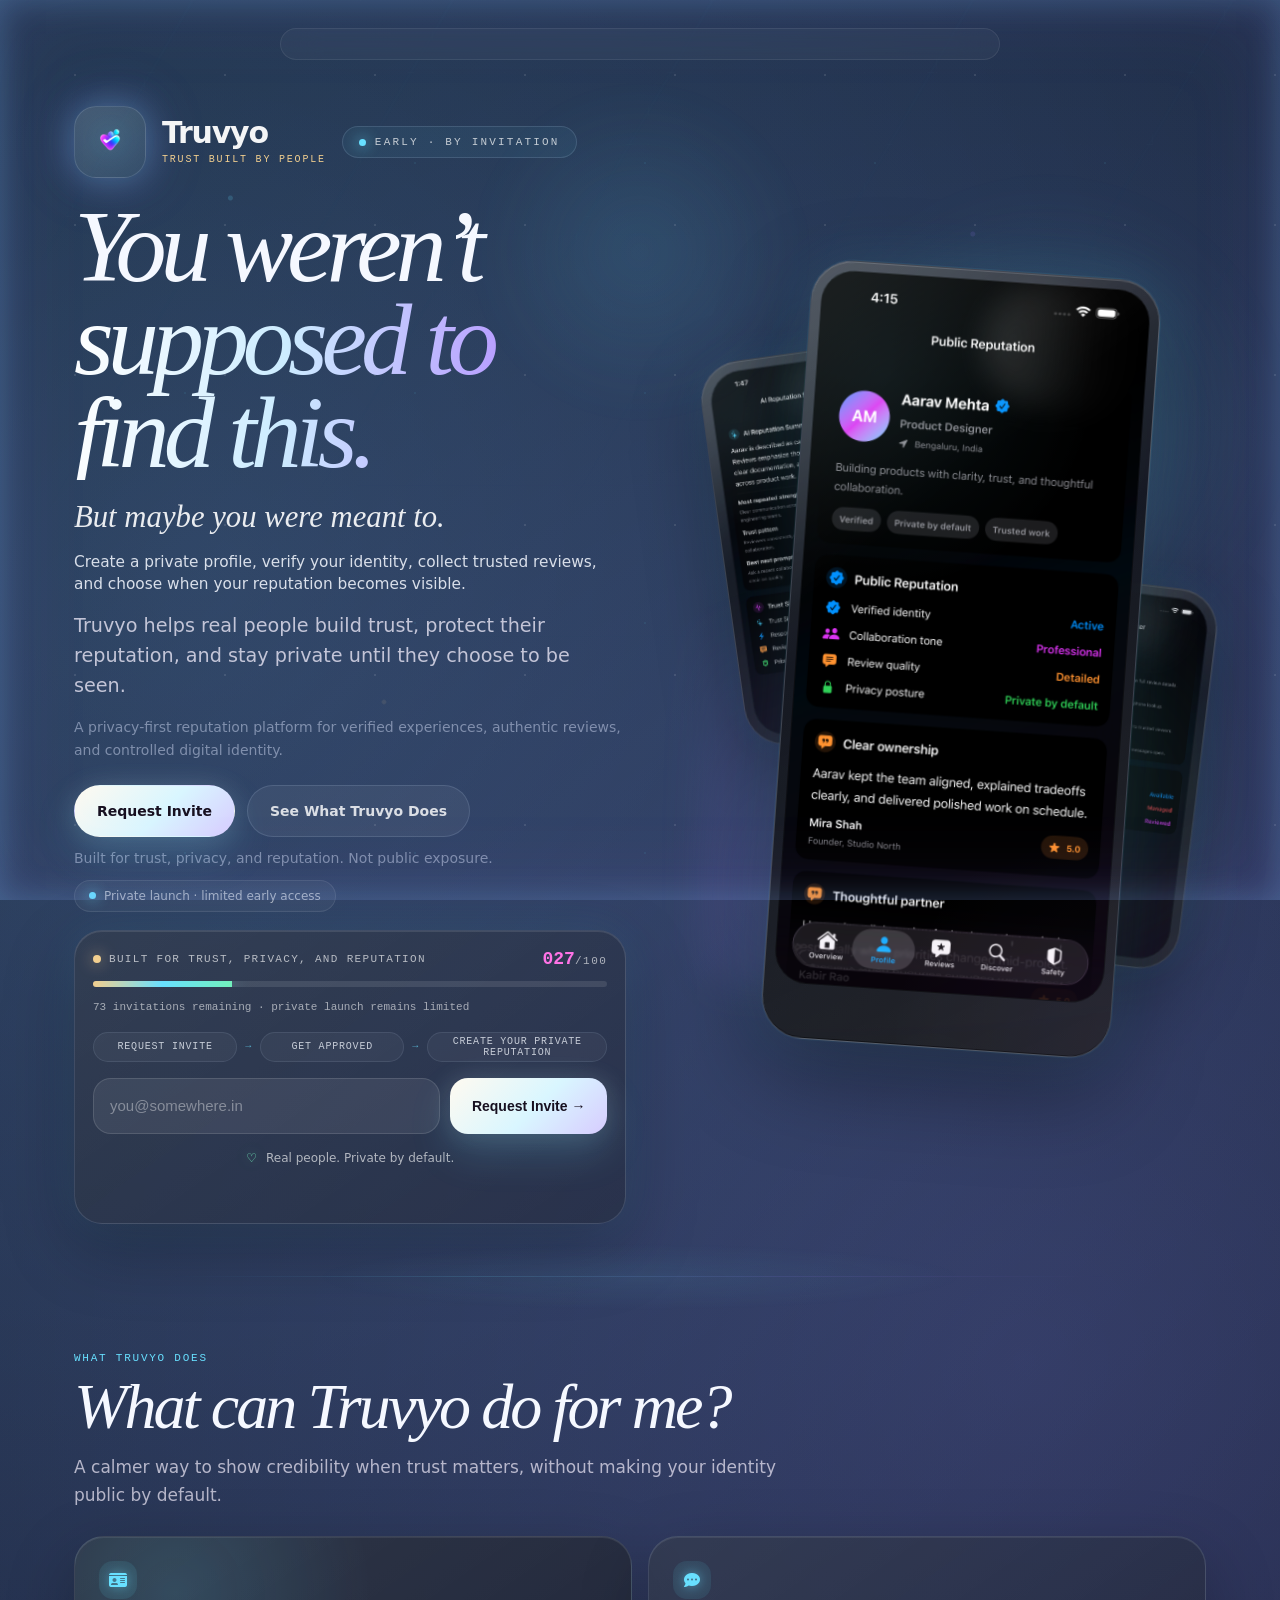
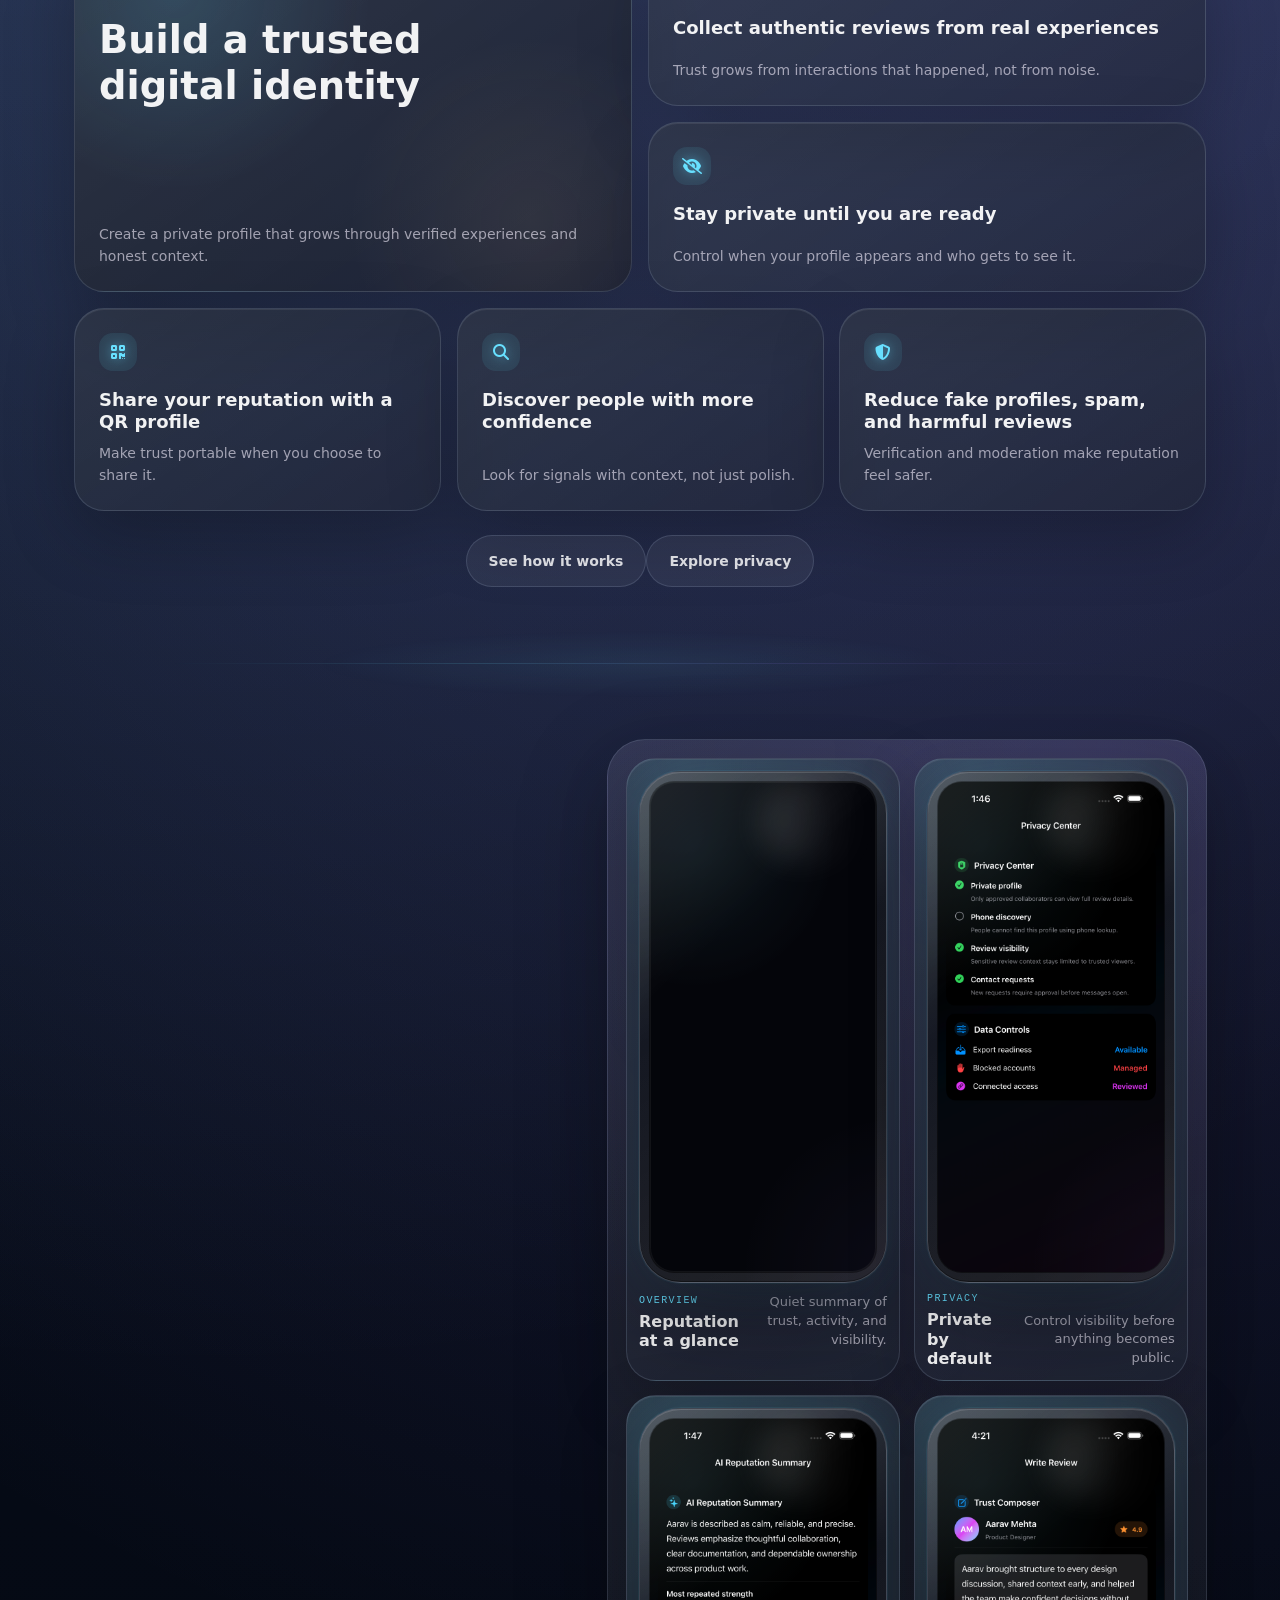
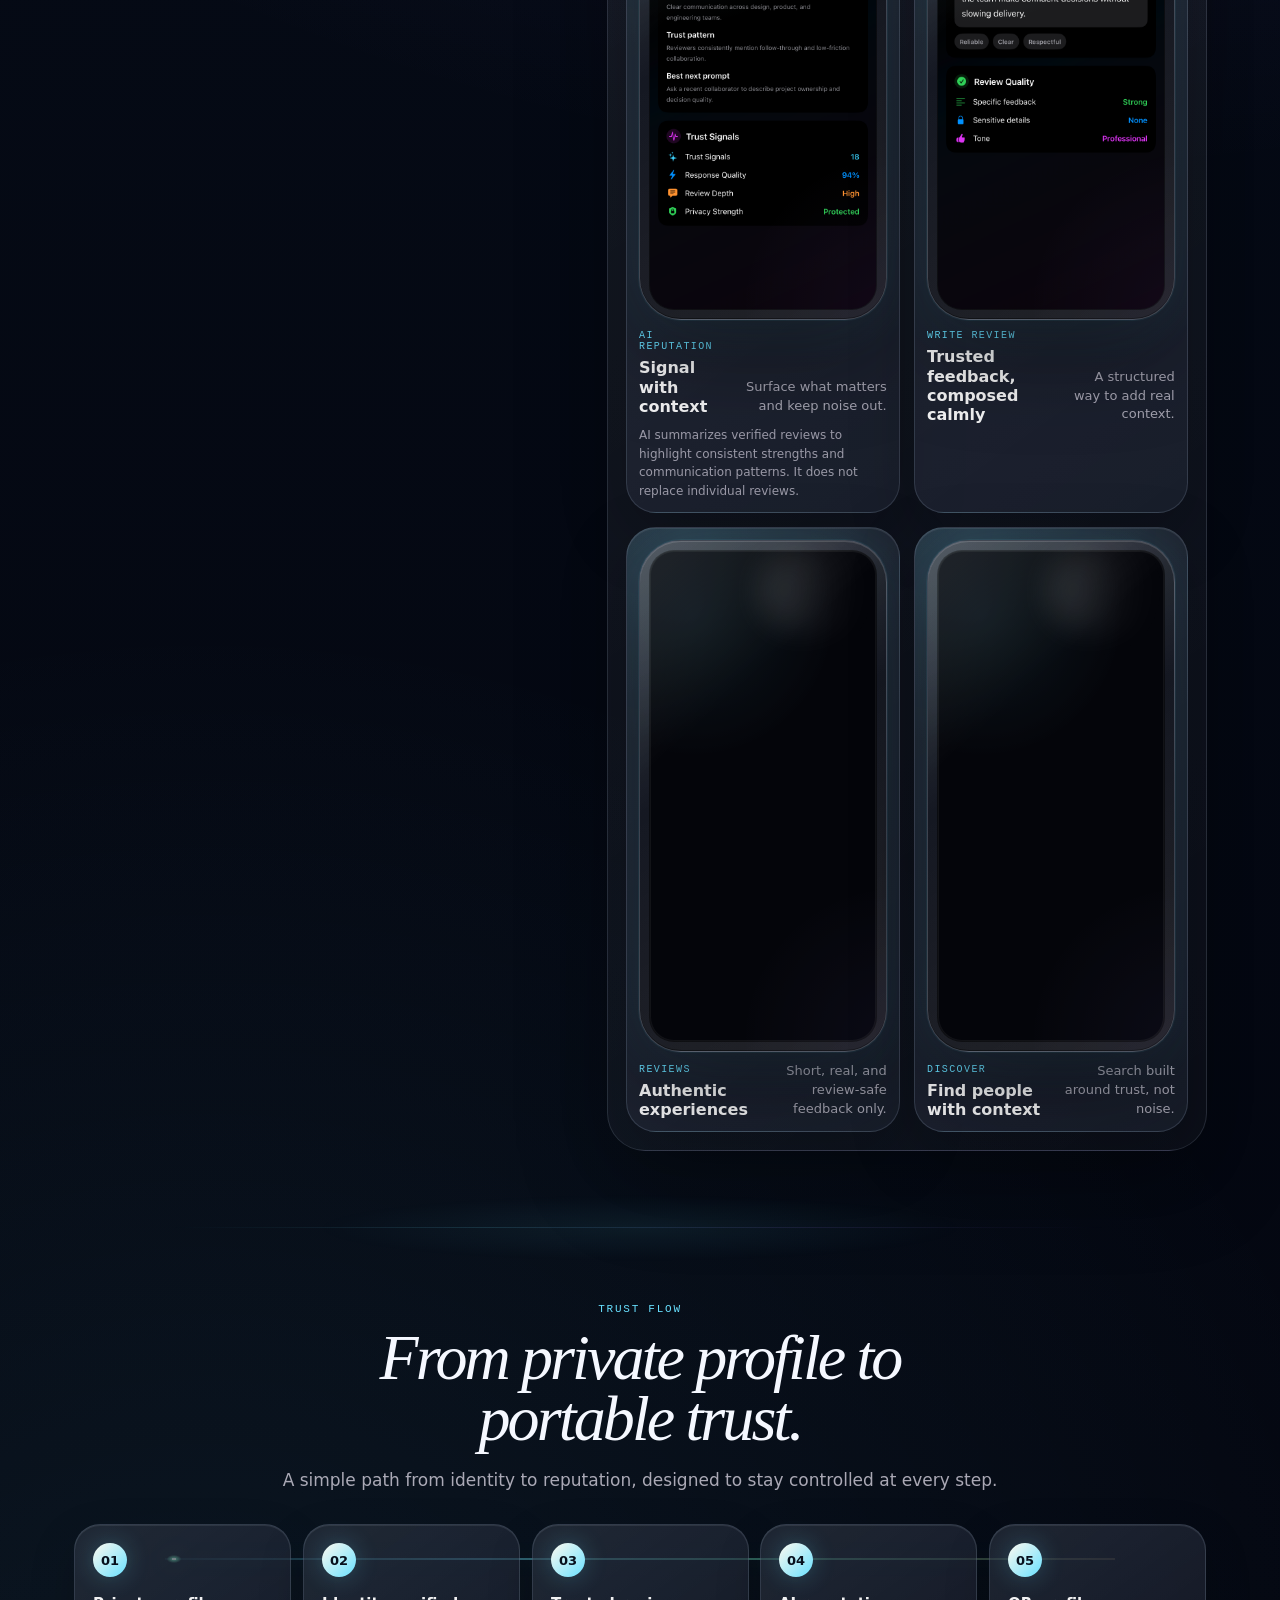
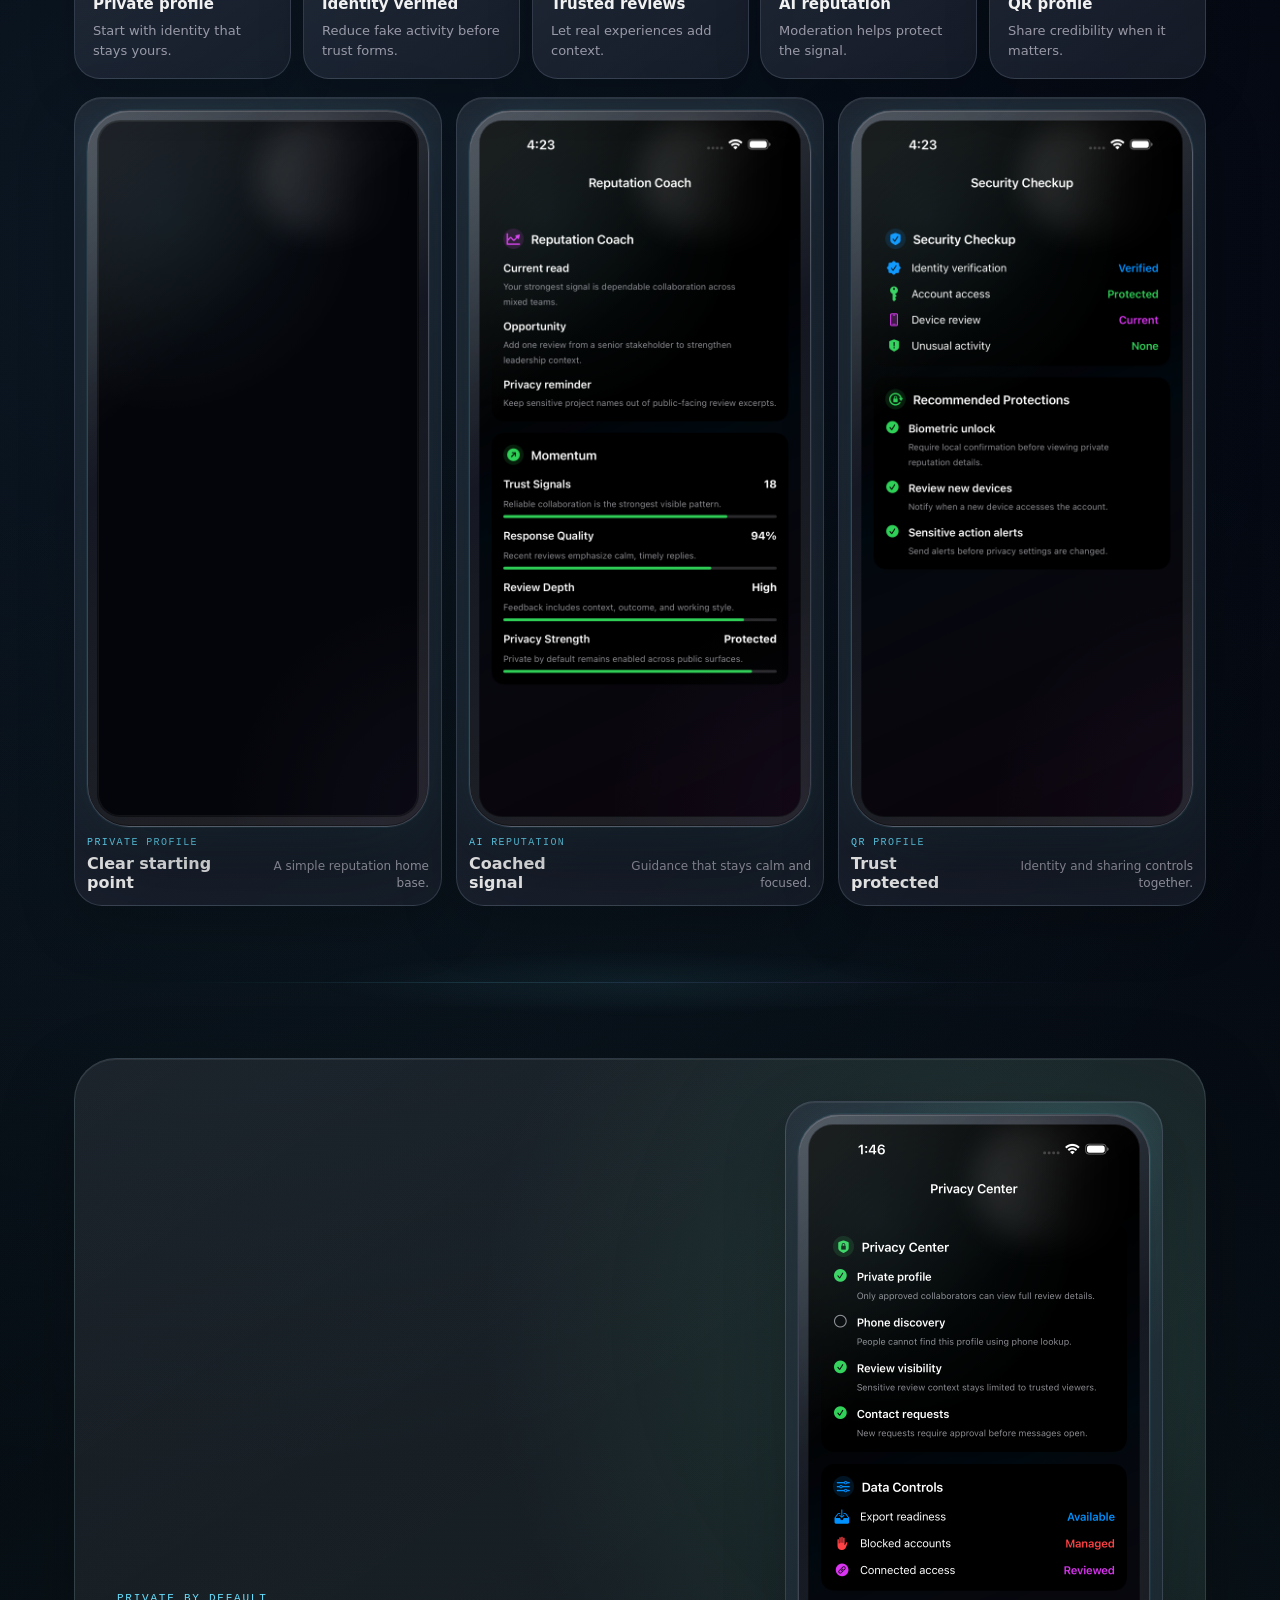
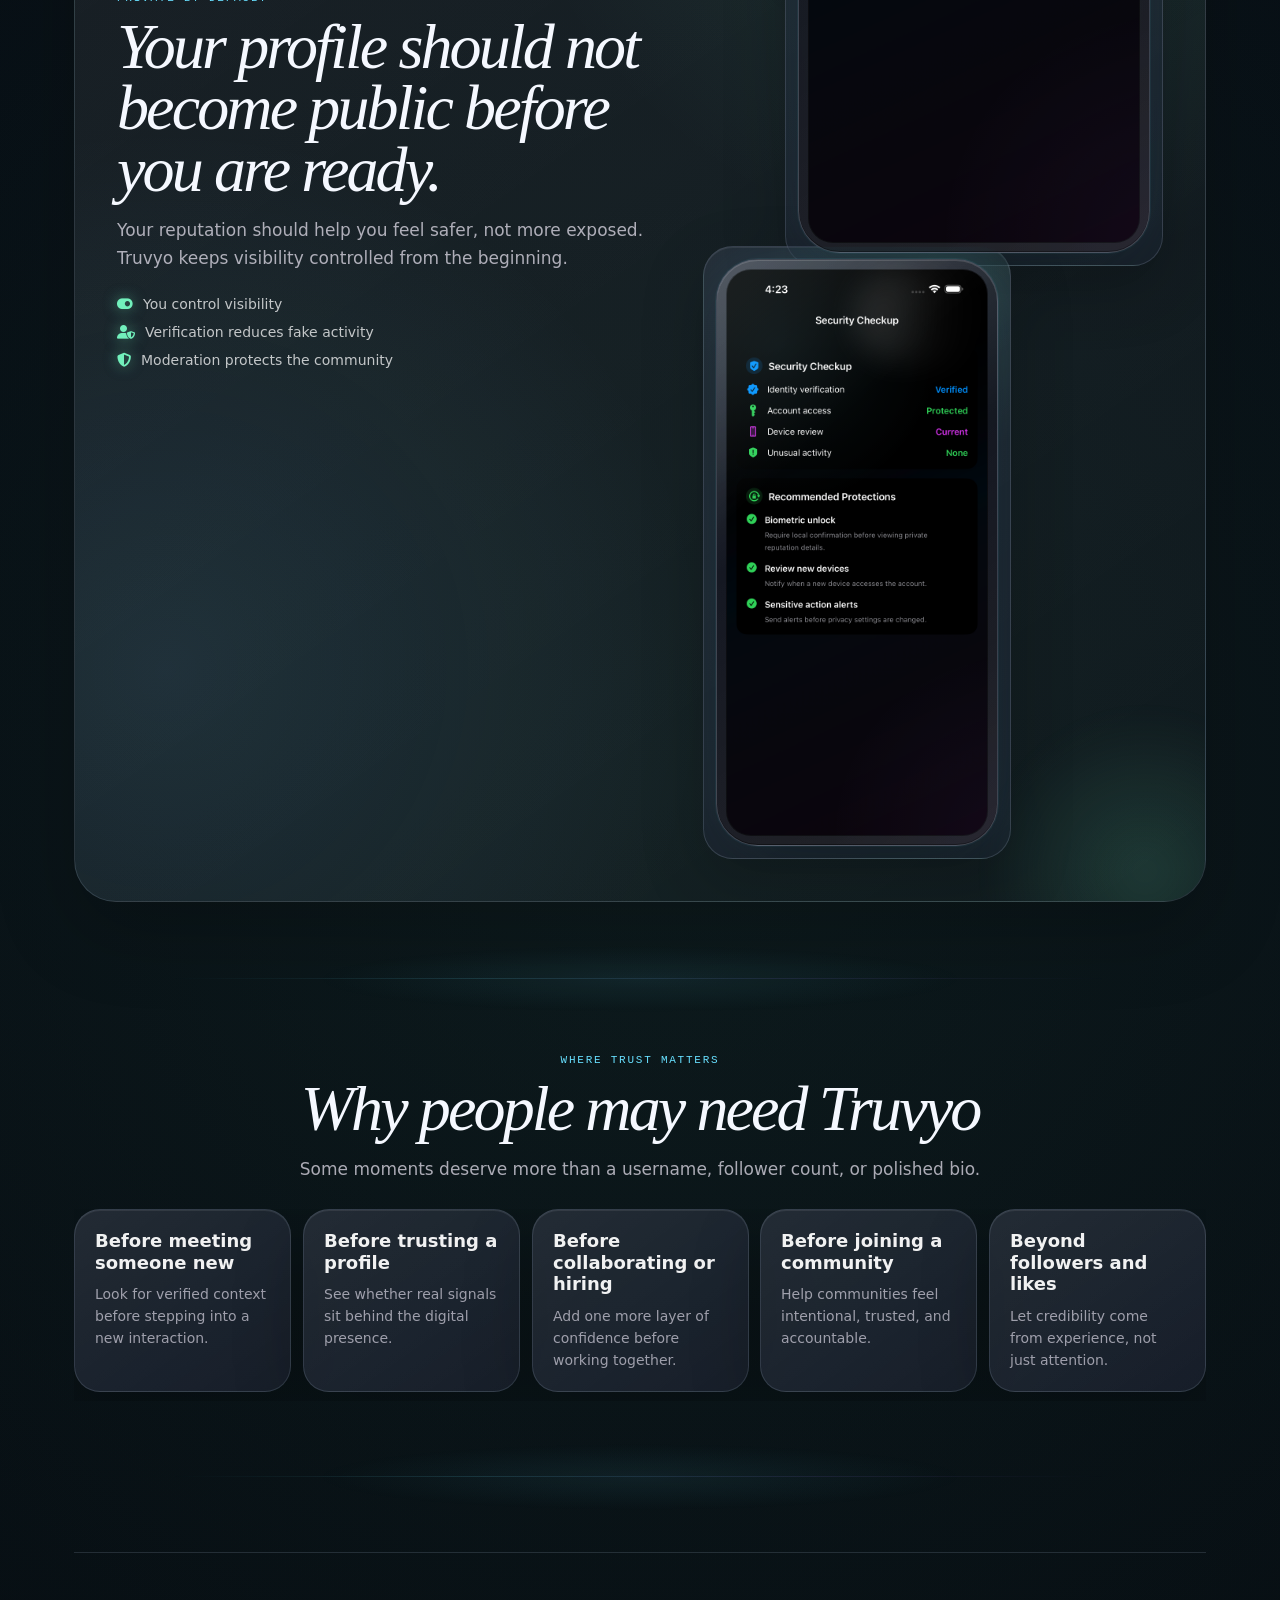
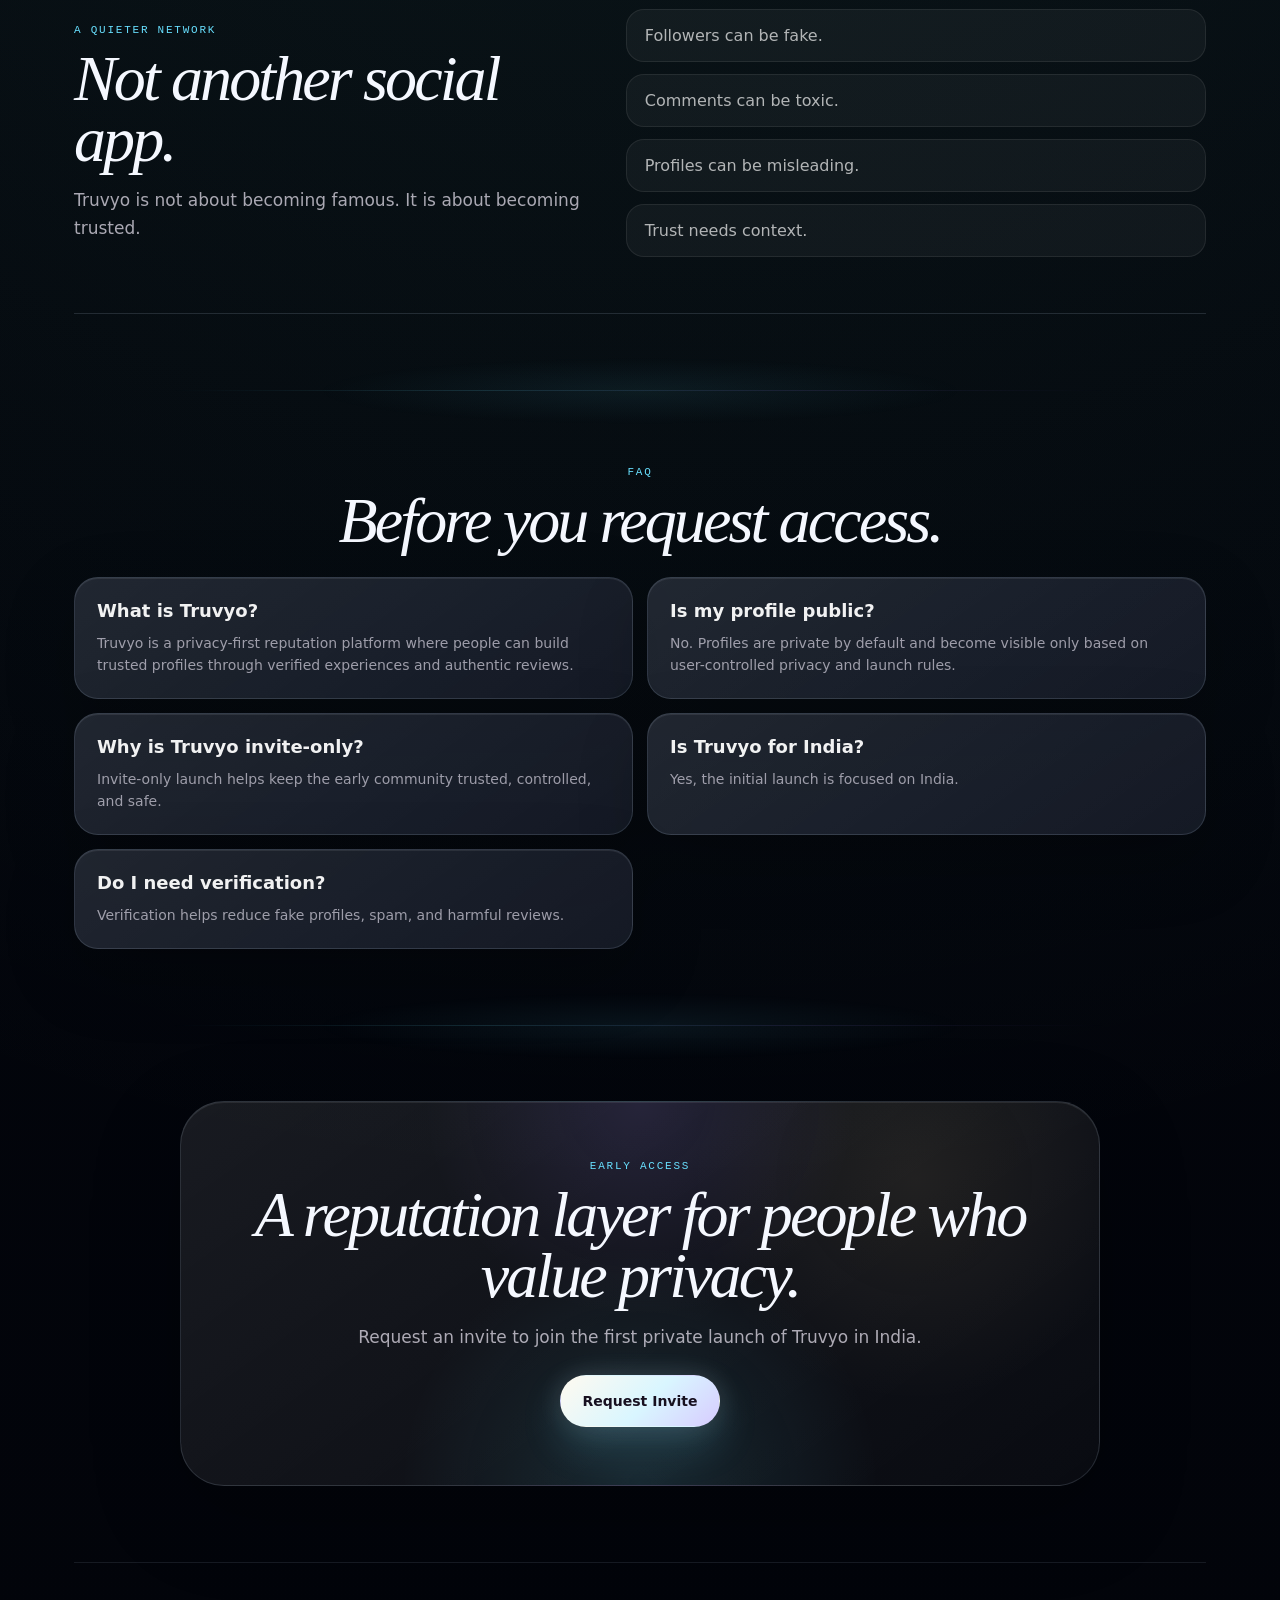
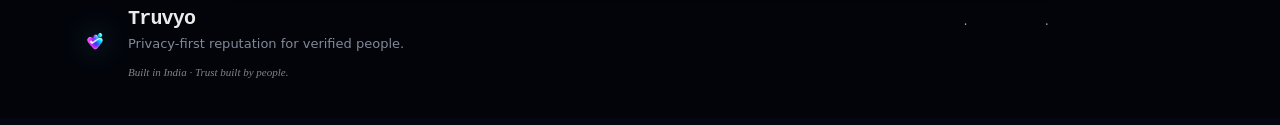
==== commit f5e15b07: "Restore Truvyo footer social icons" ====
--- a/index.html
+++ b/index.html
@@ -1739,14 +1739,21 @@
     .social-icons a {
       display: inline-flex;
       align-items: center;
-      gap: 7px;
+      gap: 8px;
       color: rgba(245,248,255,0.84);
       min-height: 34px;
     }
 
+    .social-icons svg {
+      width: 19px;
+      height: 19px;
+      color: currentColor;
+      flex: 0 0 auto;
+    }
+
     .social-icons a:hover {
       color: var(--trust);
-      transform: translateY(-3px);
+      transform: translateY(-2px);
     }
 
     .tagline {
@@ -2619,8 +2626,8 @@
         <a href="mailto:hello@truvyo.app">HELLO@TRUVYO.APP</a>
 
         <div class="social-icons">
-          <a href="https://www.instagram.com/truvyoapp" aria-label="Truvyo on Instagram"><i class="fab fa-instagram" aria-hidden="true"></i> Instagram</a>
-          <a href="https://x.com/truvyo" aria-label="Truvyo on X"><i class="fab fa-x-twitter" aria-hidden="true"></i> X</a>
+          <a href="https://www.instagram.com/truvyoapp" aria-label="Instagram"><svg viewBox="0 0 24 24" aria-hidden="true" focusable="false"><rect x="3" y="3" width="18" height="18" rx="5" fill="none" stroke="currentColor" stroke-width="2" /><circle cx="12" cy="12" r="4" fill="none" stroke="currentColor" stroke-width="2" /><circle cx="17.5" cy="6.5" r="1.4" fill="currentColor" /></svg><span>Instagram</span></a>
+          <a href="https://x.com/truvyo" aria-label="X (Twitter)"><svg viewBox="0 0 24 24" aria-hidden="true" focusable="false"><path d="M4.5 4.5h4.3l4.1 5.6 4.8-5.6h2.1l-6 7 6.7 8h-4.3l-4.5-6.1-5.2 6.1H4.4l6.4-7.5-6.3-7.5Zm3.4 1.6 9 11.8h1.2L9.1 6.1H7.9Z" fill="currentColor" /></svg><span>X</span></a>
         </div>
       </div>
     </footer>
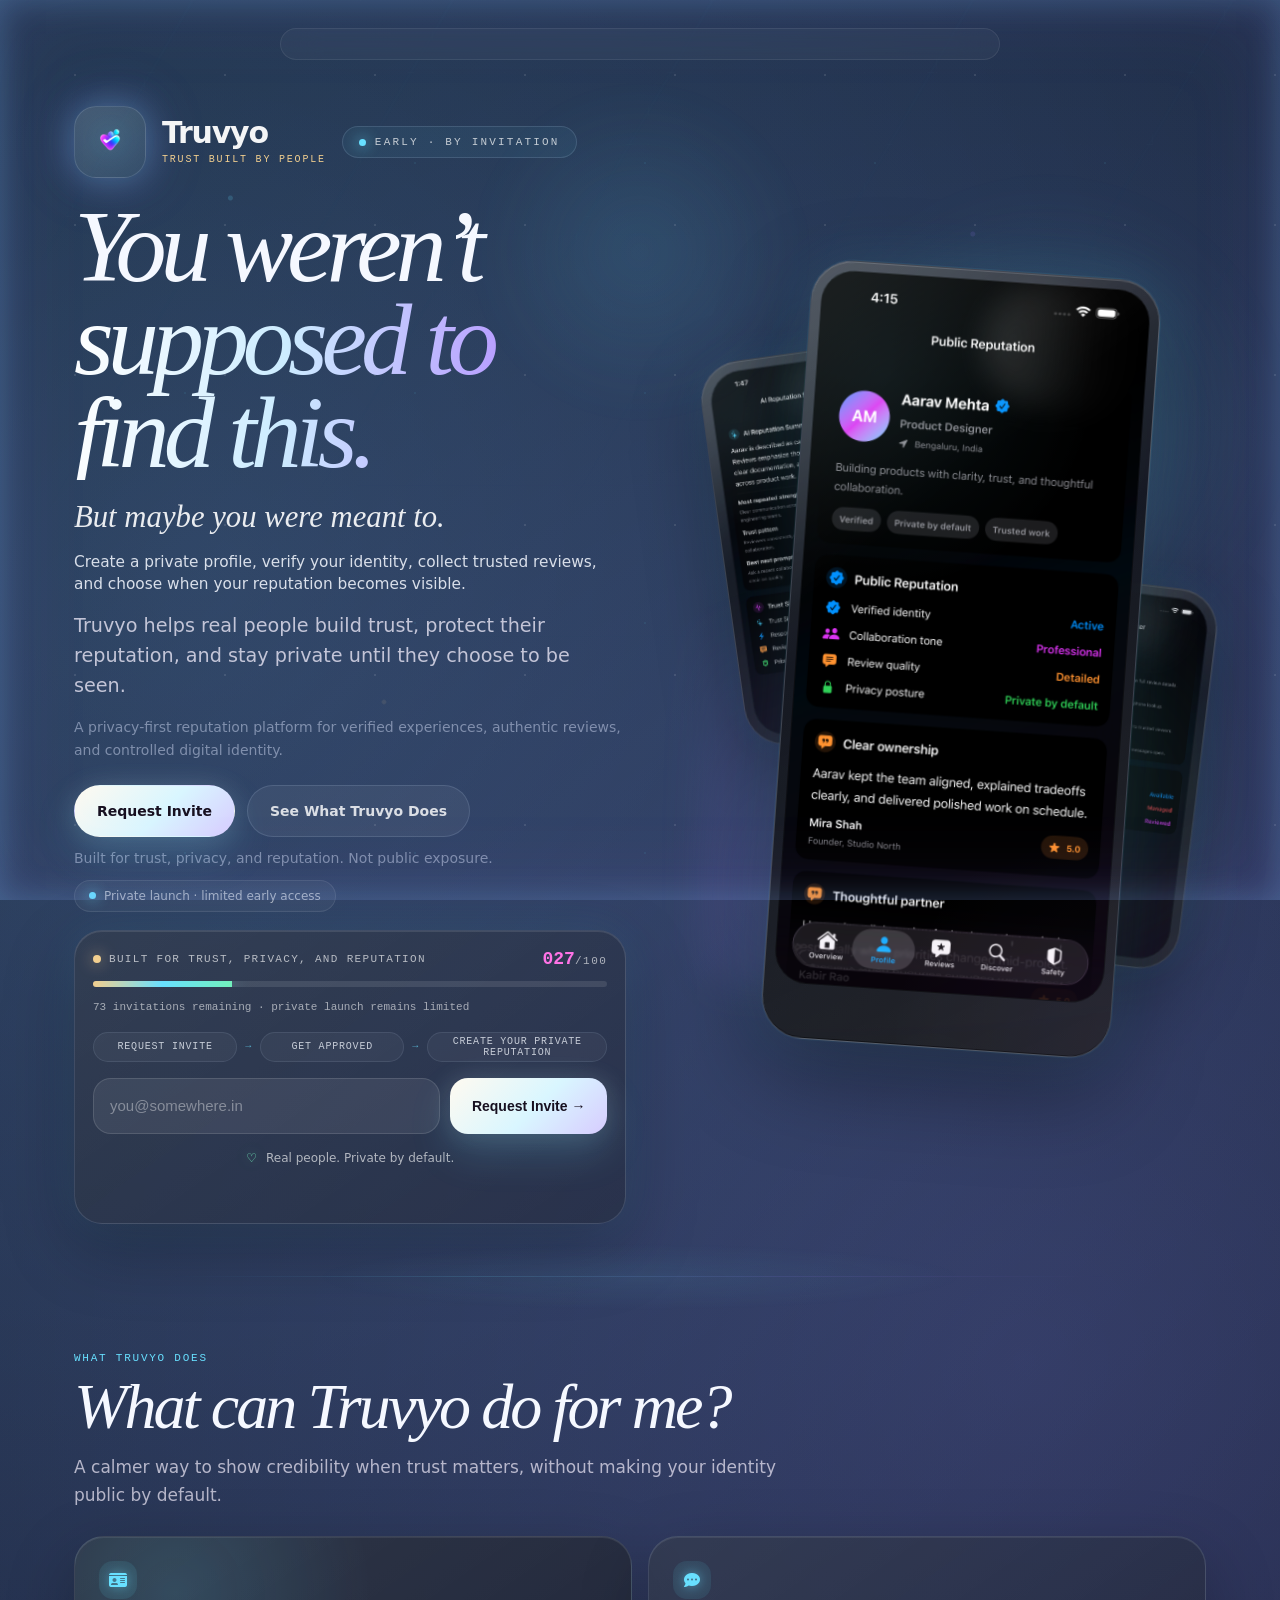
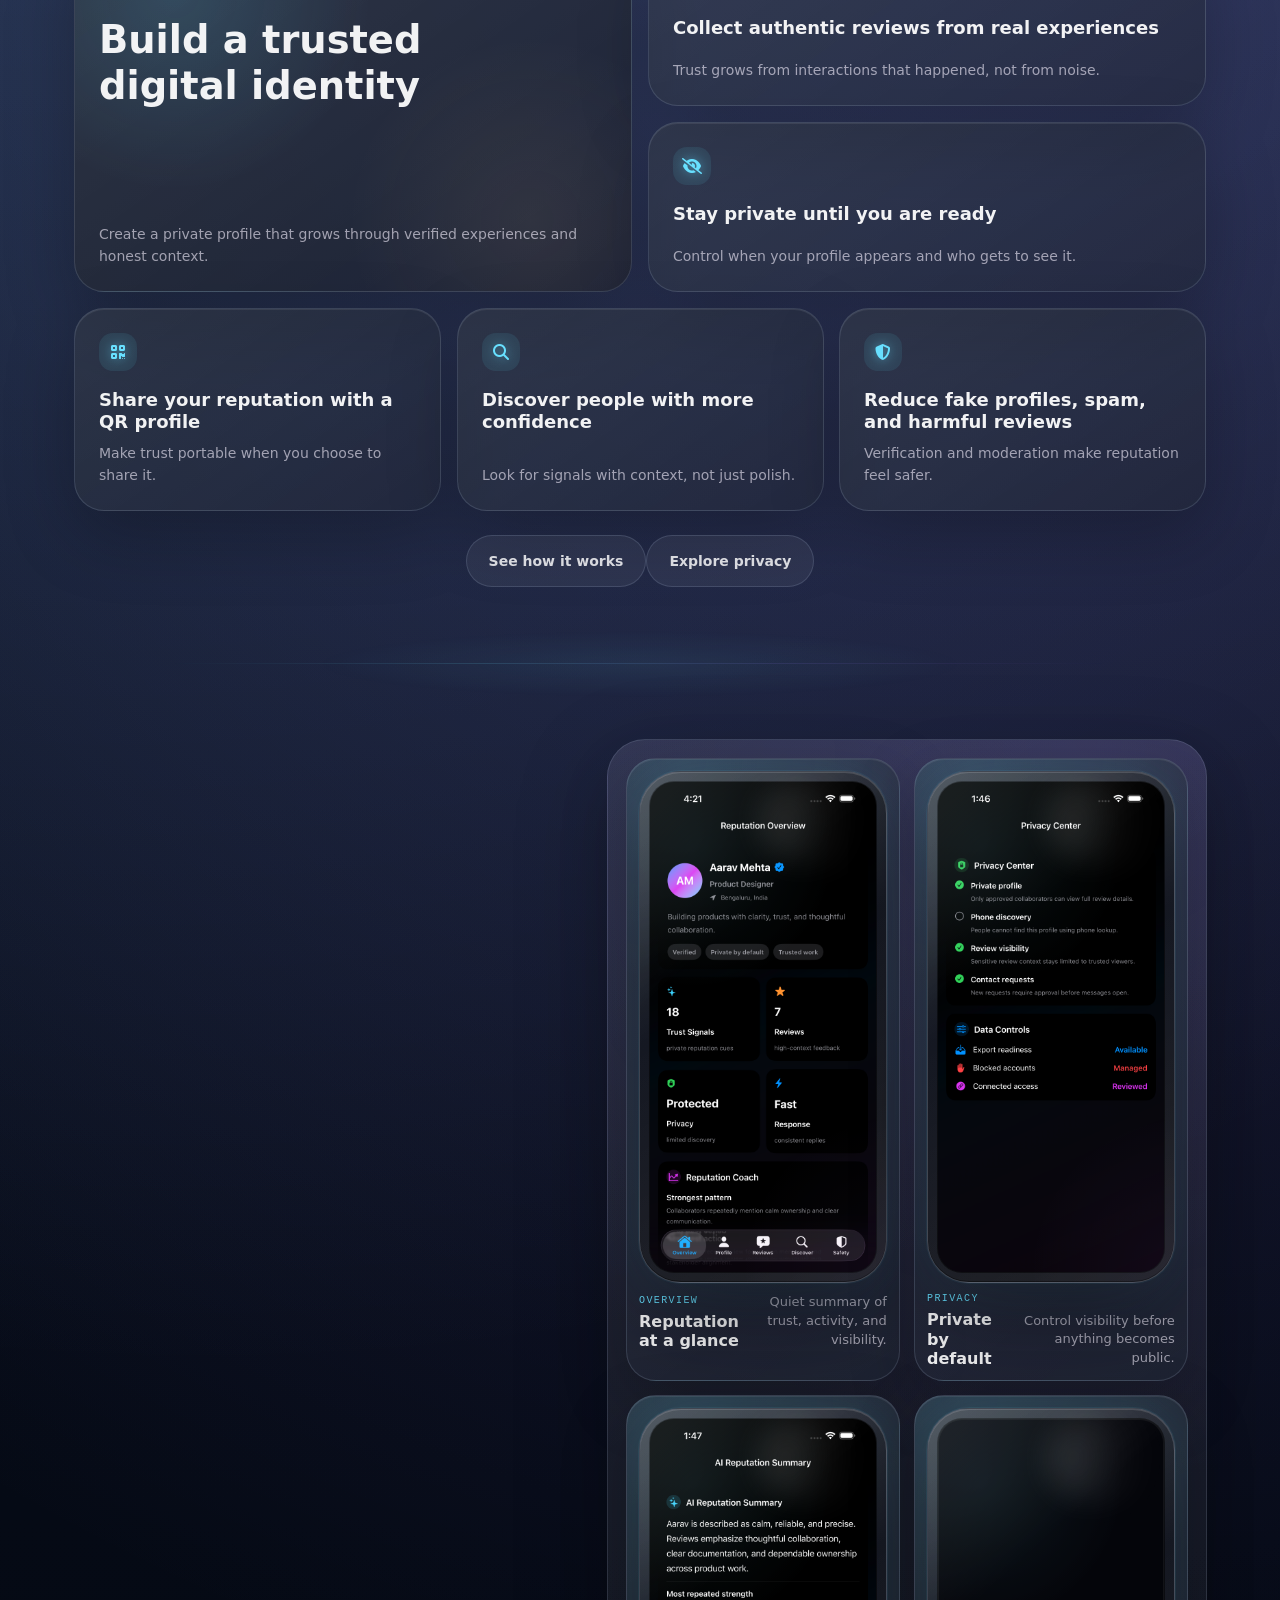
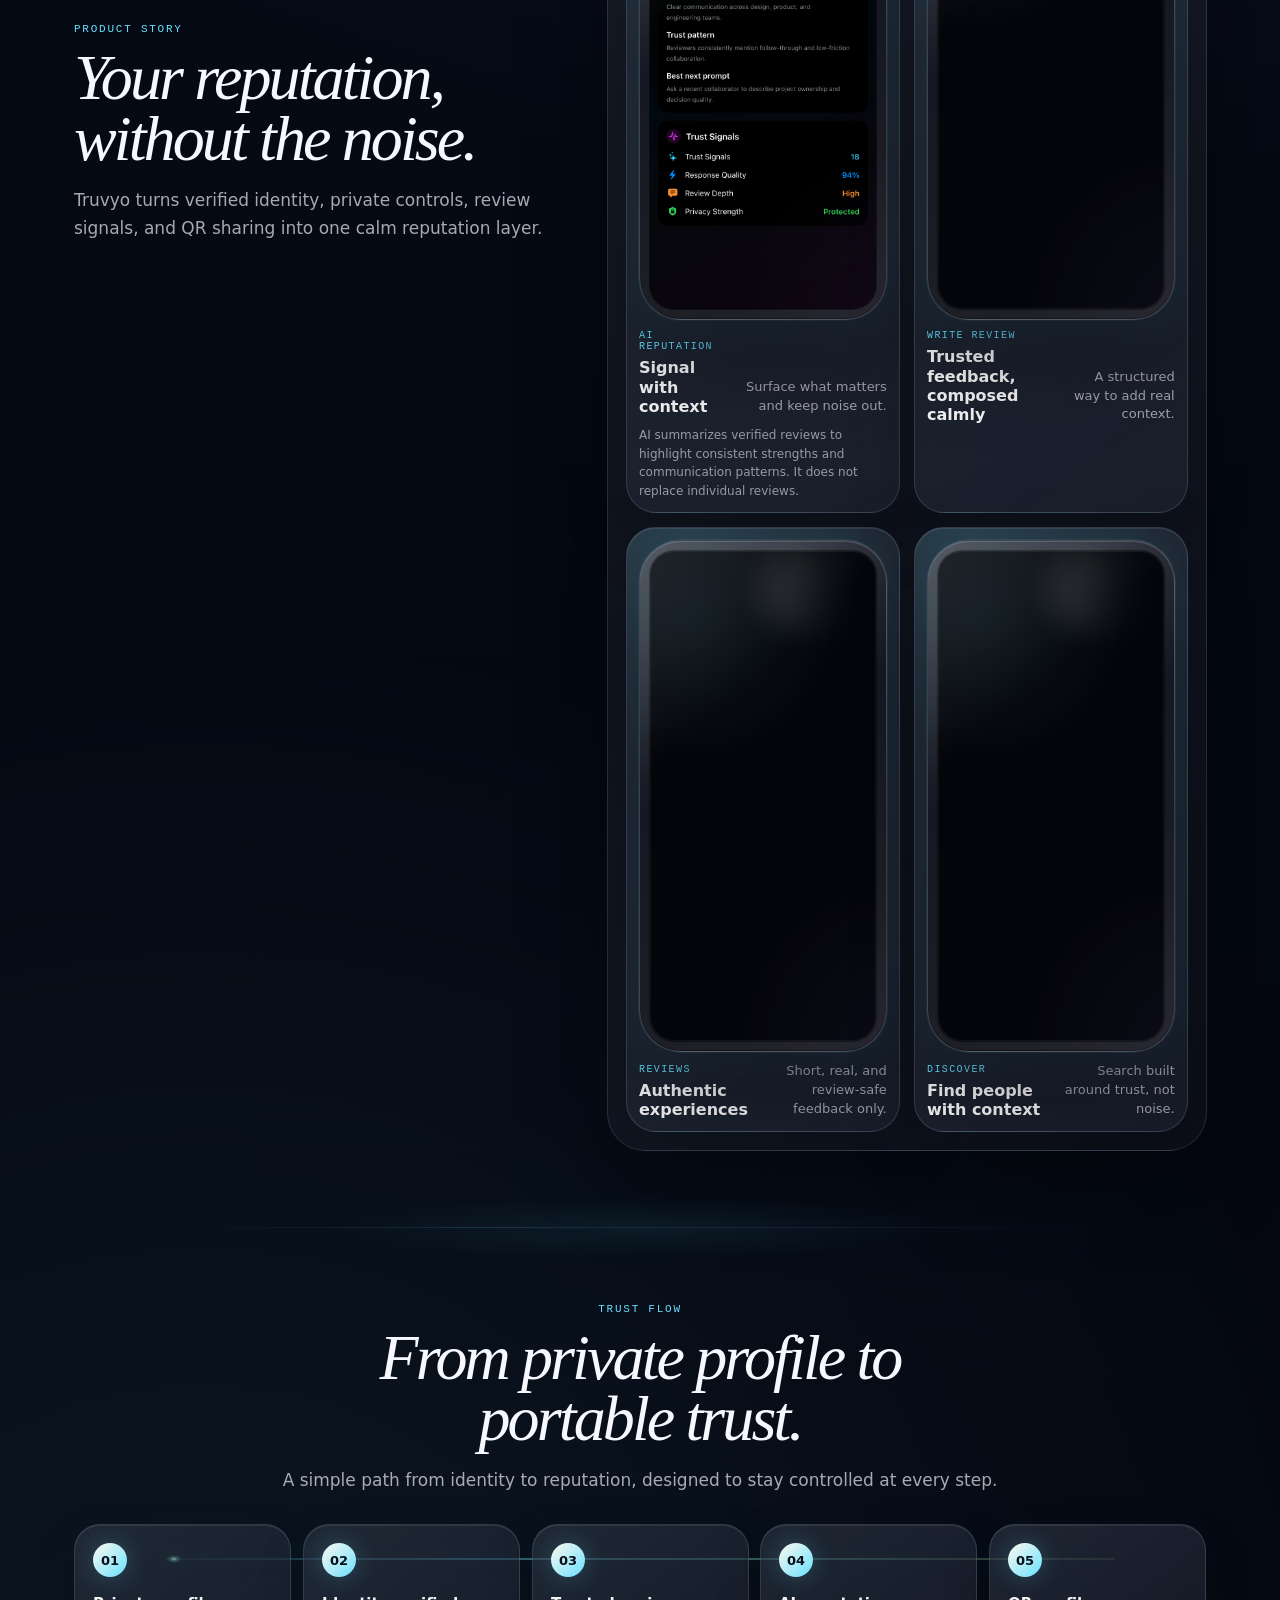
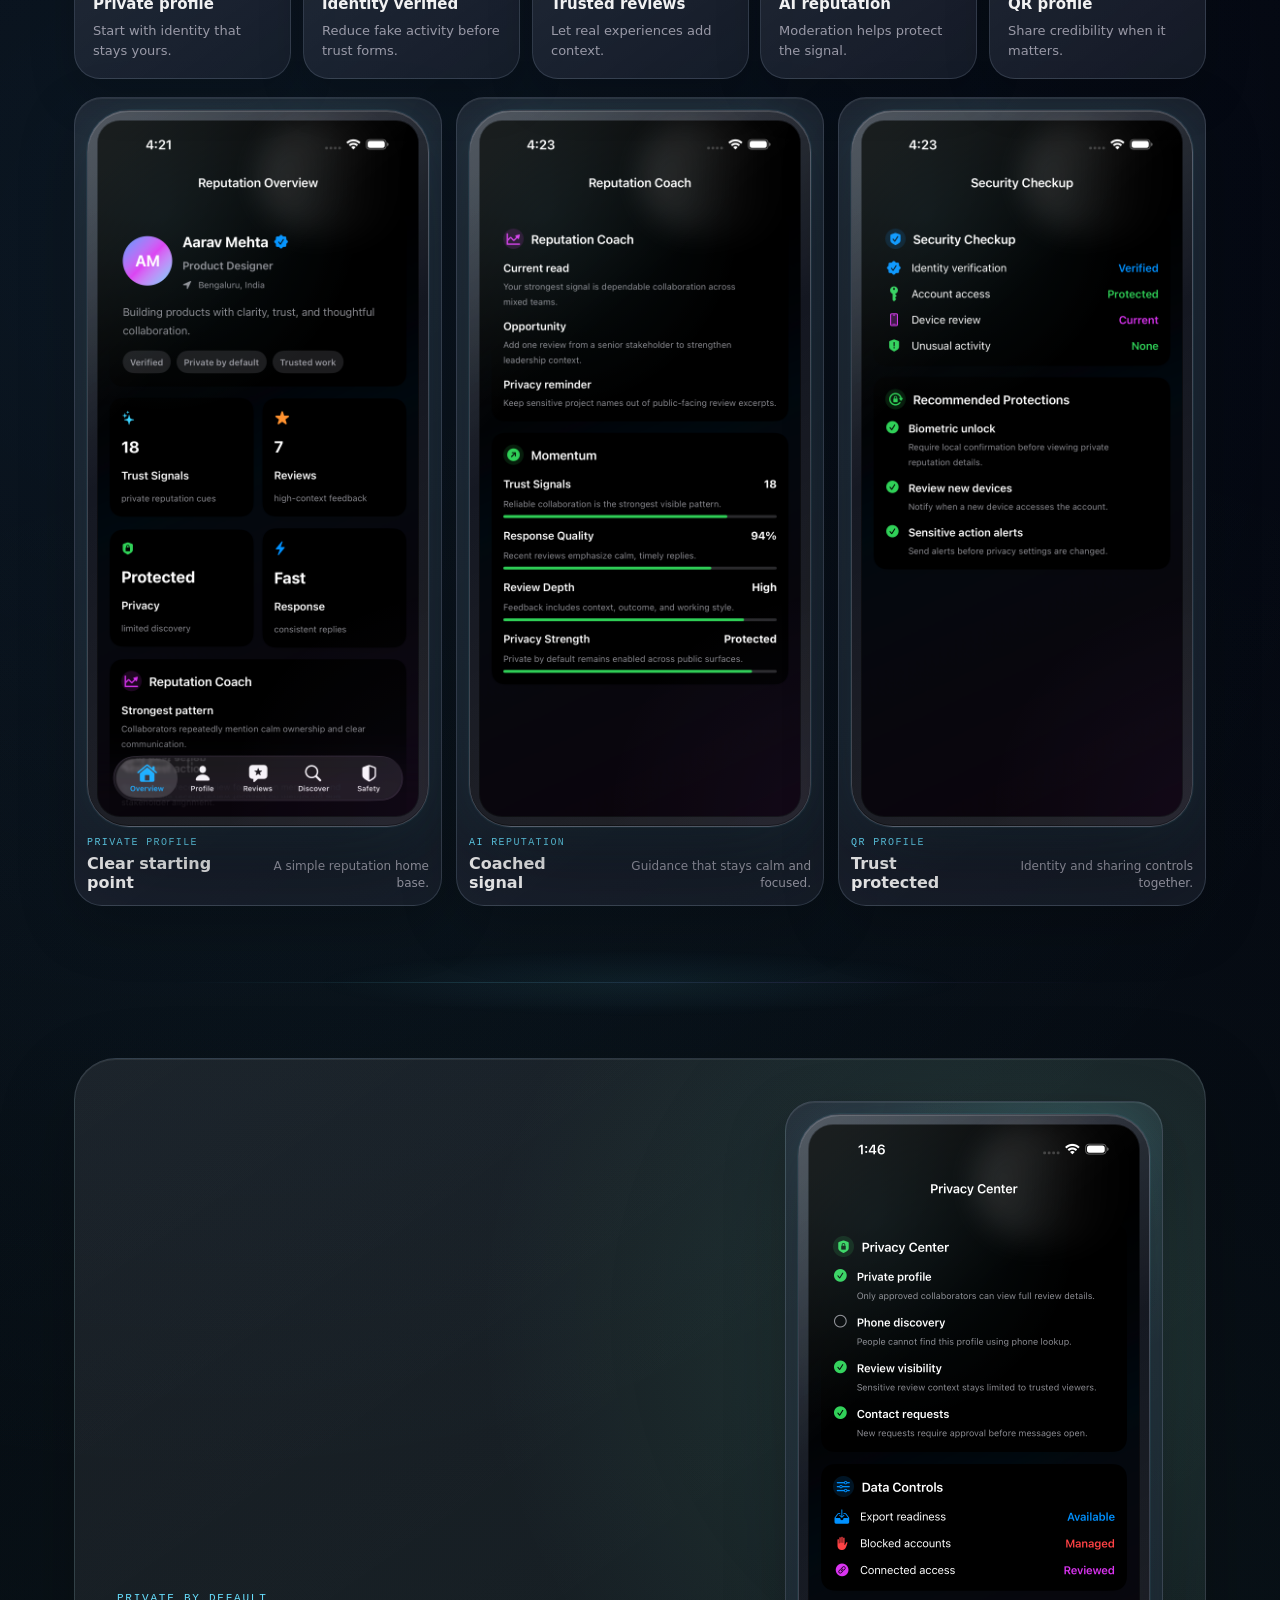
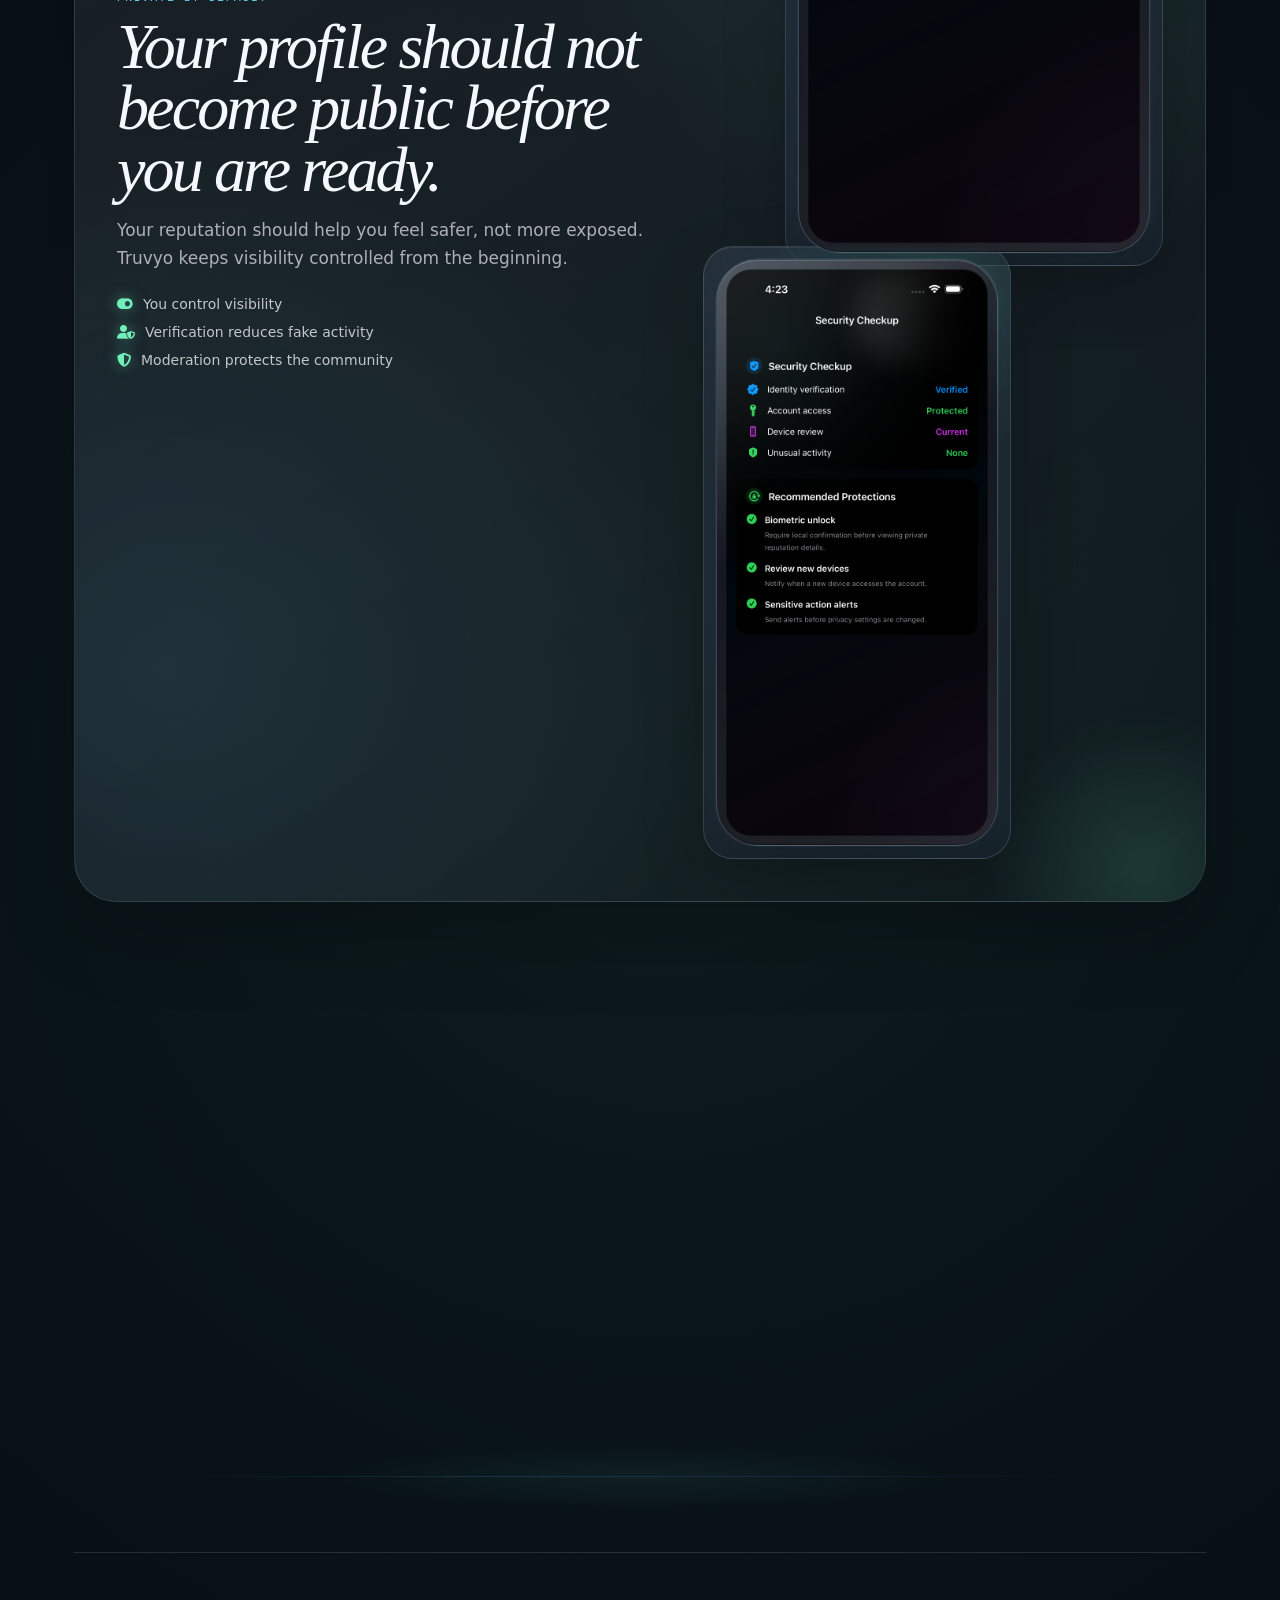
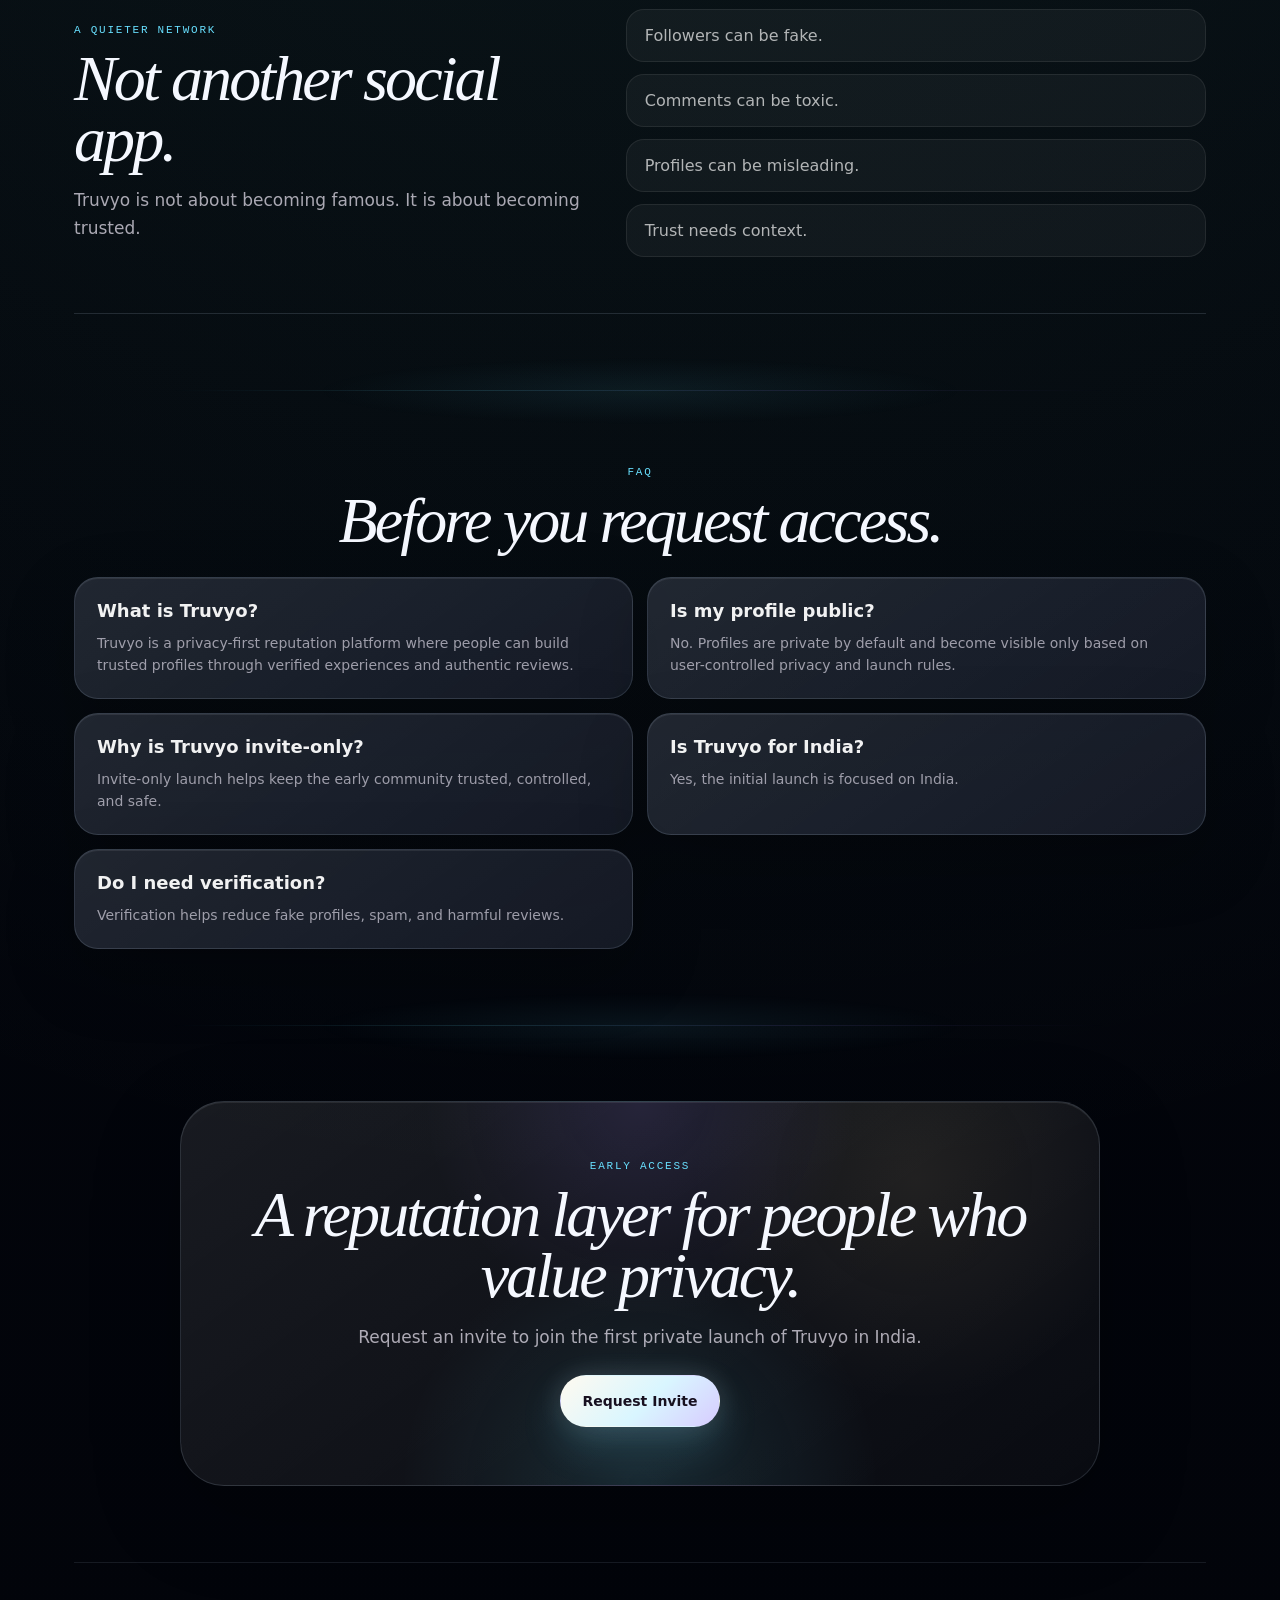
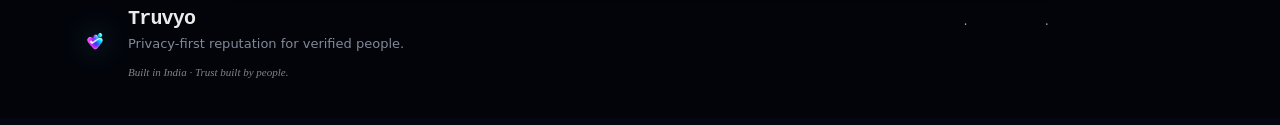
==== commit ae4b71cb: "Fix Truvyo mobile responsiveness before UI freeze" ====
--- a/index.html
+++ b/index.html
@@ -1889,6 +1889,11 @@
     }
 
     @media (max-width: 640px) {
+      html,
+      body {
+        overflow-x: clip;
+      }
+
       .page {
         padding: 14px 12px 26px;
       }
@@ -1930,7 +1935,16 @@
       }
 
       h1 {
-        font-size: clamp(48px, 15vw, 72px);
+        font-size: clamp(43px, 13.5vw, 64px);
+        overflow-wrap: anywhere;
+      }
+
+      .sub,
+      .hero-explainer,
+      .hero-note,
+      .product-line {
+        max-width: 100%;
+        overflow-wrap: break-word;
       }
 
       .hero-actions,
@@ -1943,6 +1957,7 @@
       input[type="email"],
       button {
         width: 100%;
+        min-width: 0;
       }
 
       .device-shell,
@@ -1956,14 +1971,16 @@
       .hero-stack {
         width: 100%;
         gap: 12px;
+        overflow: hidden;
+        padding: 2px 0 8px;
       }
 
       .hero-device-main {
-        width: min(76vw, 300px);
+        width: min(72vw, 286px);
       }
 
       .hero-device-float {
-        width: min(42vw, 168px);
+        width: min(39vw, 154px);
         opacity: 0.86;
       }
 
@@ -1980,6 +1997,7 @@
       .access-flow {
         grid-template-columns: 1fr;
         gap: 6px;
+        font-size: 9px;
       }
 
       .access-flow i {
@@ -2010,9 +2028,25 @@
         overflow-x: visible;
       }
 
+      body.reveal-ready .reveal-left {
+        --reveal-x: -18px;
+      }
+
+      body.reveal-ready .reveal-right {
+        --reveal-x: 18px;
+      }
+
+      body.reveal-ready .reveal,
+      body.reveal-ready .reveal-item,
+      body.reveal-ready .reveal-node {
+        --reveal-y: 22px;
+      }
+
       .footer {
         grid-template-columns: 1fr;
         text-align: center;
+        gap: 22px;
+        overflow-wrap: anywhere;
       }
 
       .footer-brand {
@@ -2020,8 +2054,24 @@
         text-align: center;
       }
 
+      .footer > div:last-child {
+        display: flex;
+        flex-wrap: wrap;
+        justify-content: center;
+        gap: 8px 10px;
+        line-height: 1.9;
+      }
+
       .social-icons {
+        width: 100%;
         justify-content: center;
+        gap: 12px;
+      }
+
+      .social-icons a {
+        margin: 0;
+        min-height: 42px;
+        padding: 0 4px;
       }
 
       .row {
@@ -2058,6 +2108,44 @@
 
       body::after {
         opacity: 0.24;
+      }
+    }
+
+    @media (max-width: 380px) {
+      .page {
+        padding-left: 10px;
+        padding-right: 10px;
+      }
+
+      .logo-row {
+        grid-template-columns: 58px 1fr;
+        gap: 12px;
+      }
+
+      .logo-wrap {
+        width: 58px;
+        height: 58px;
+      }
+
+      .logo-wrap img {
+        width: 44px;
+        height: 44px;
+      }
+
+      .wordmark {
+        font-size: 24px;
+      }
+
+      h1 {
+        font-size: clamp(40px, 12.6vw, 56px);
+      }
+
+      .hero-device-main {
+        width: min(70vw, 252px);
+      }
+
+      .hero-device-float {
+        width: min(38vw, 136px);
       }
     }
 
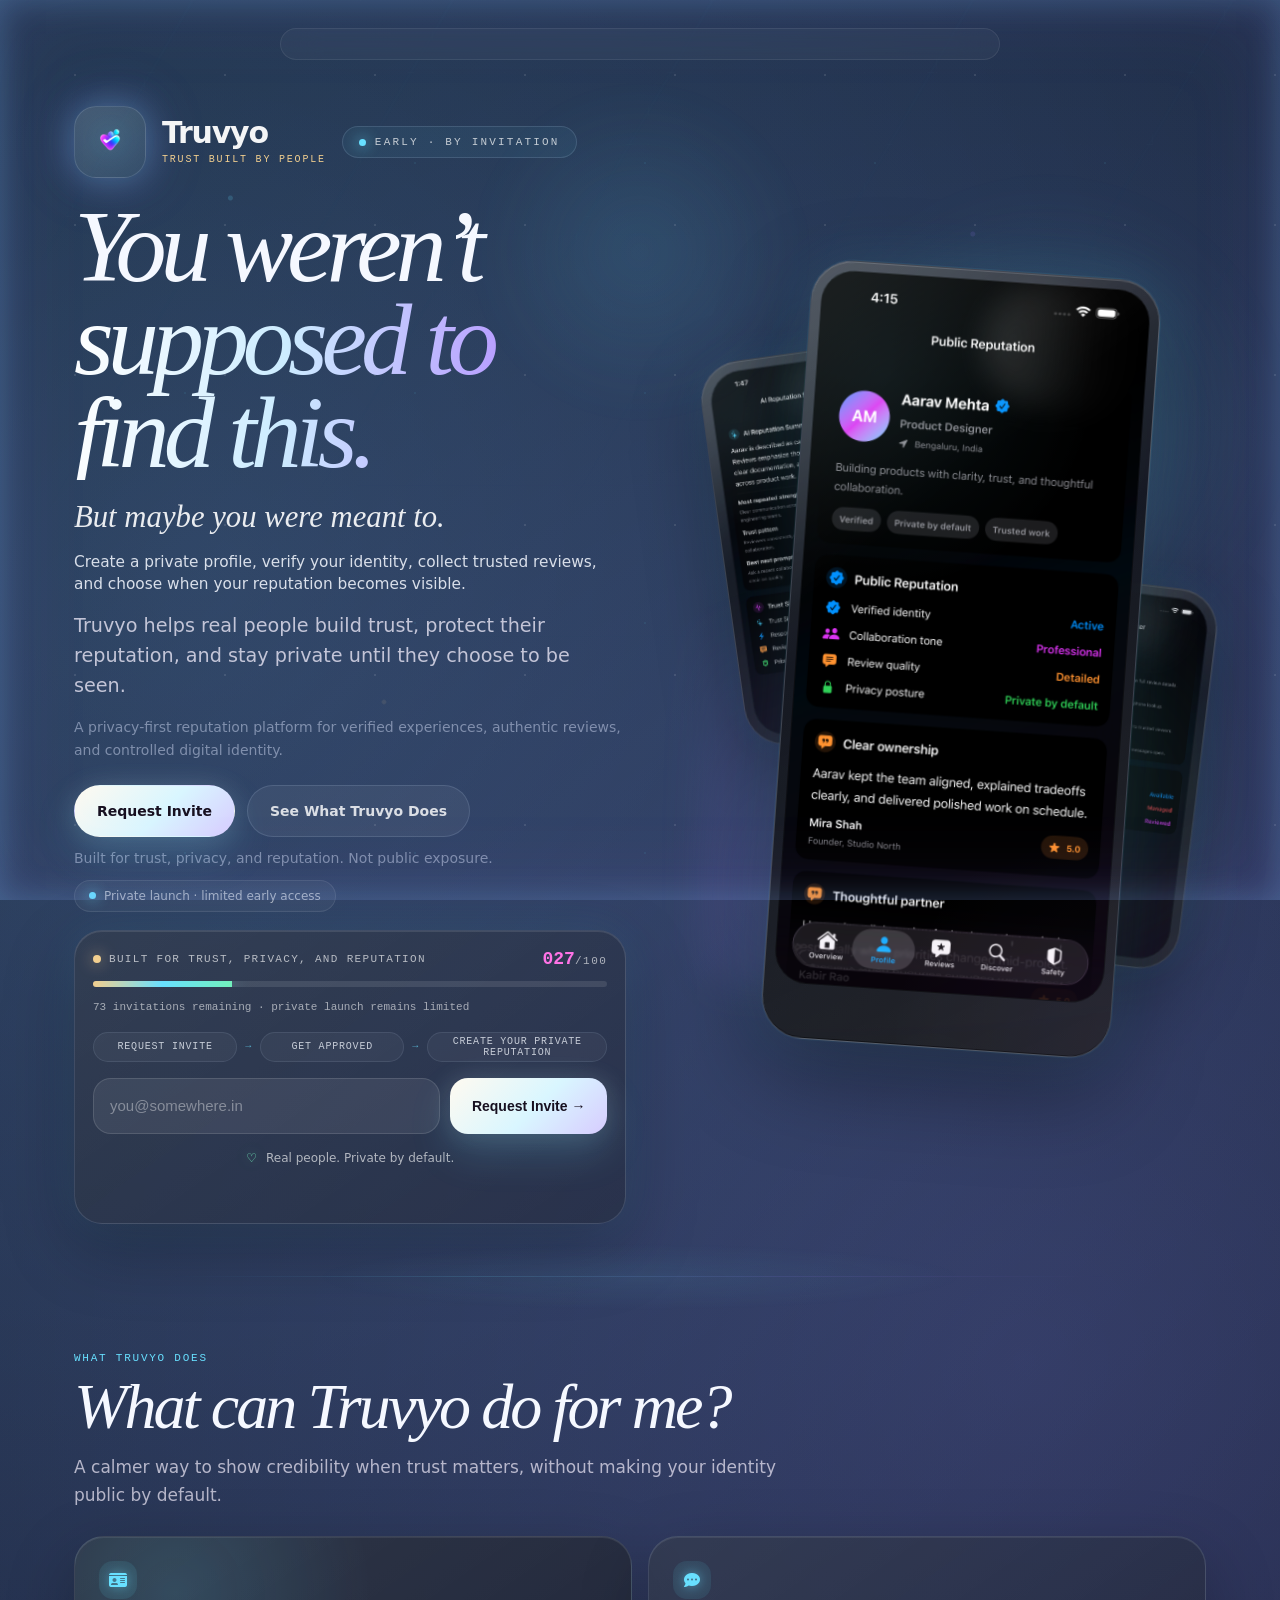
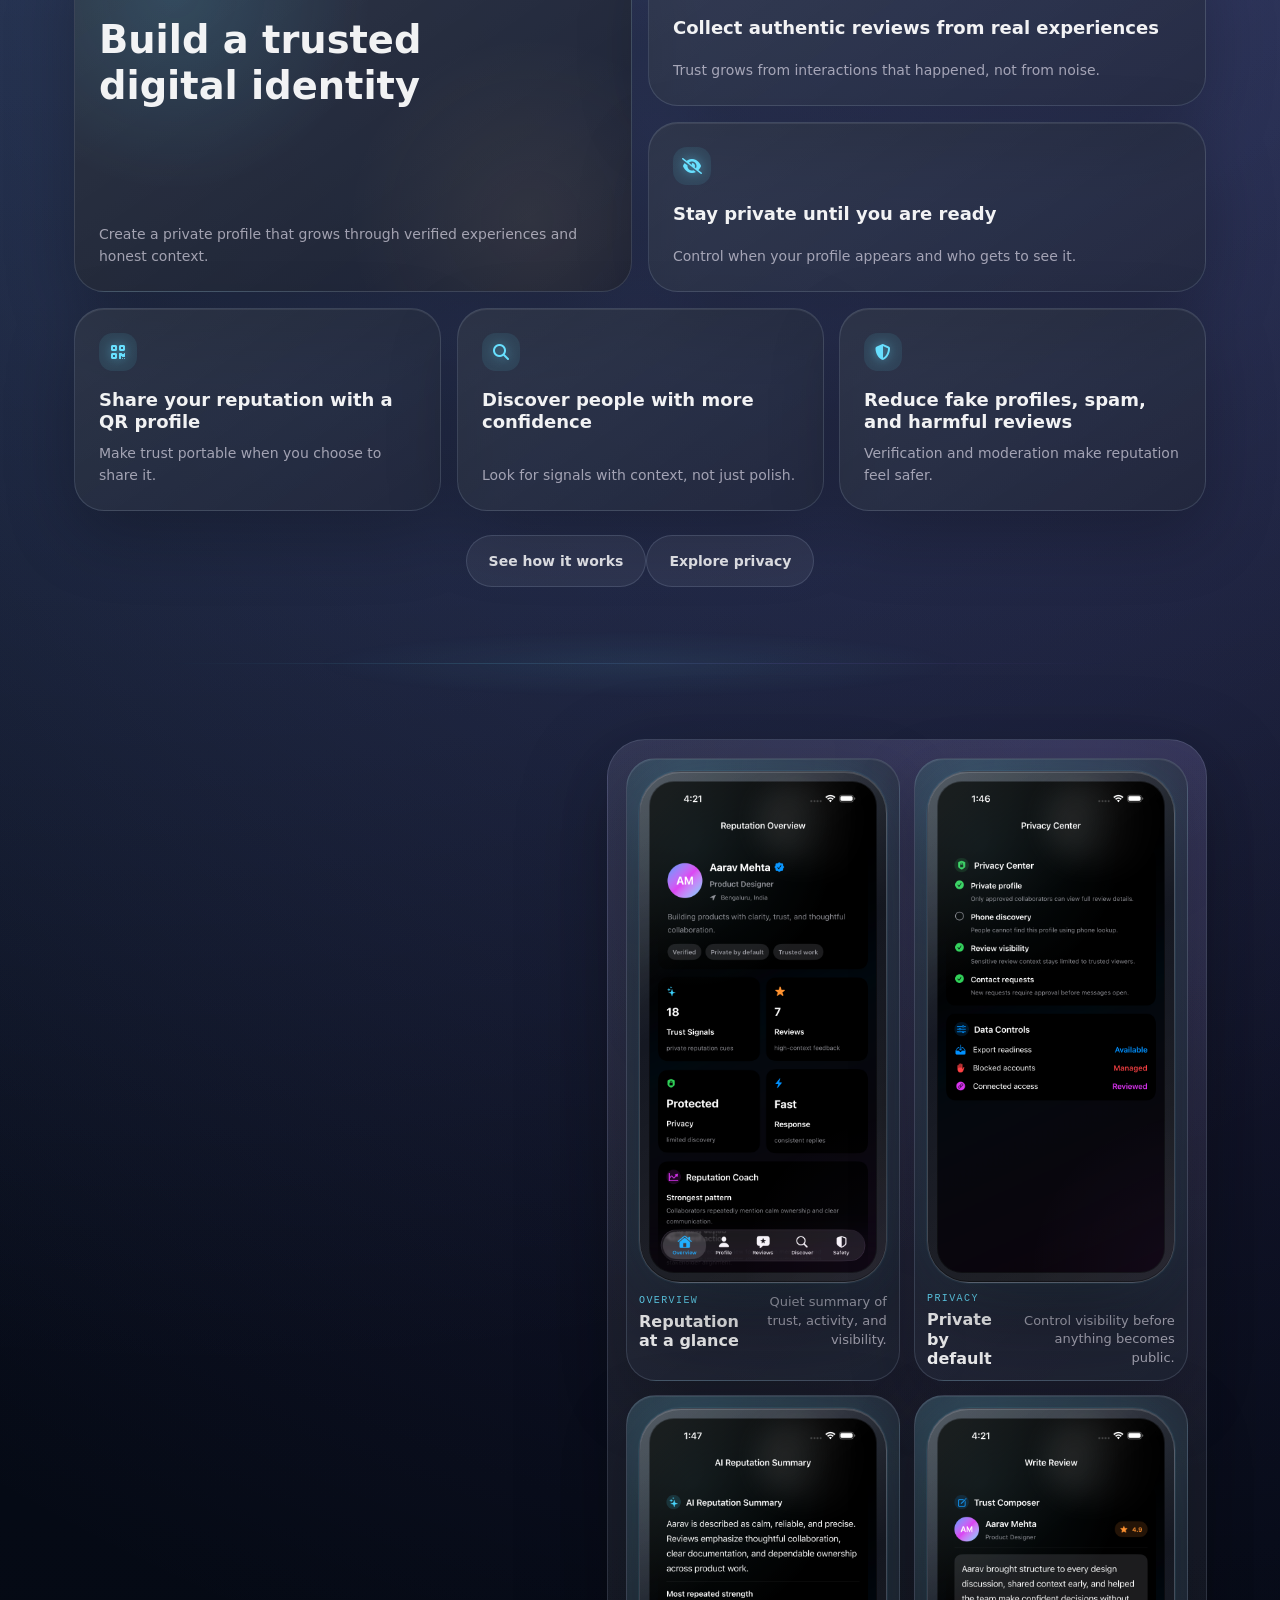
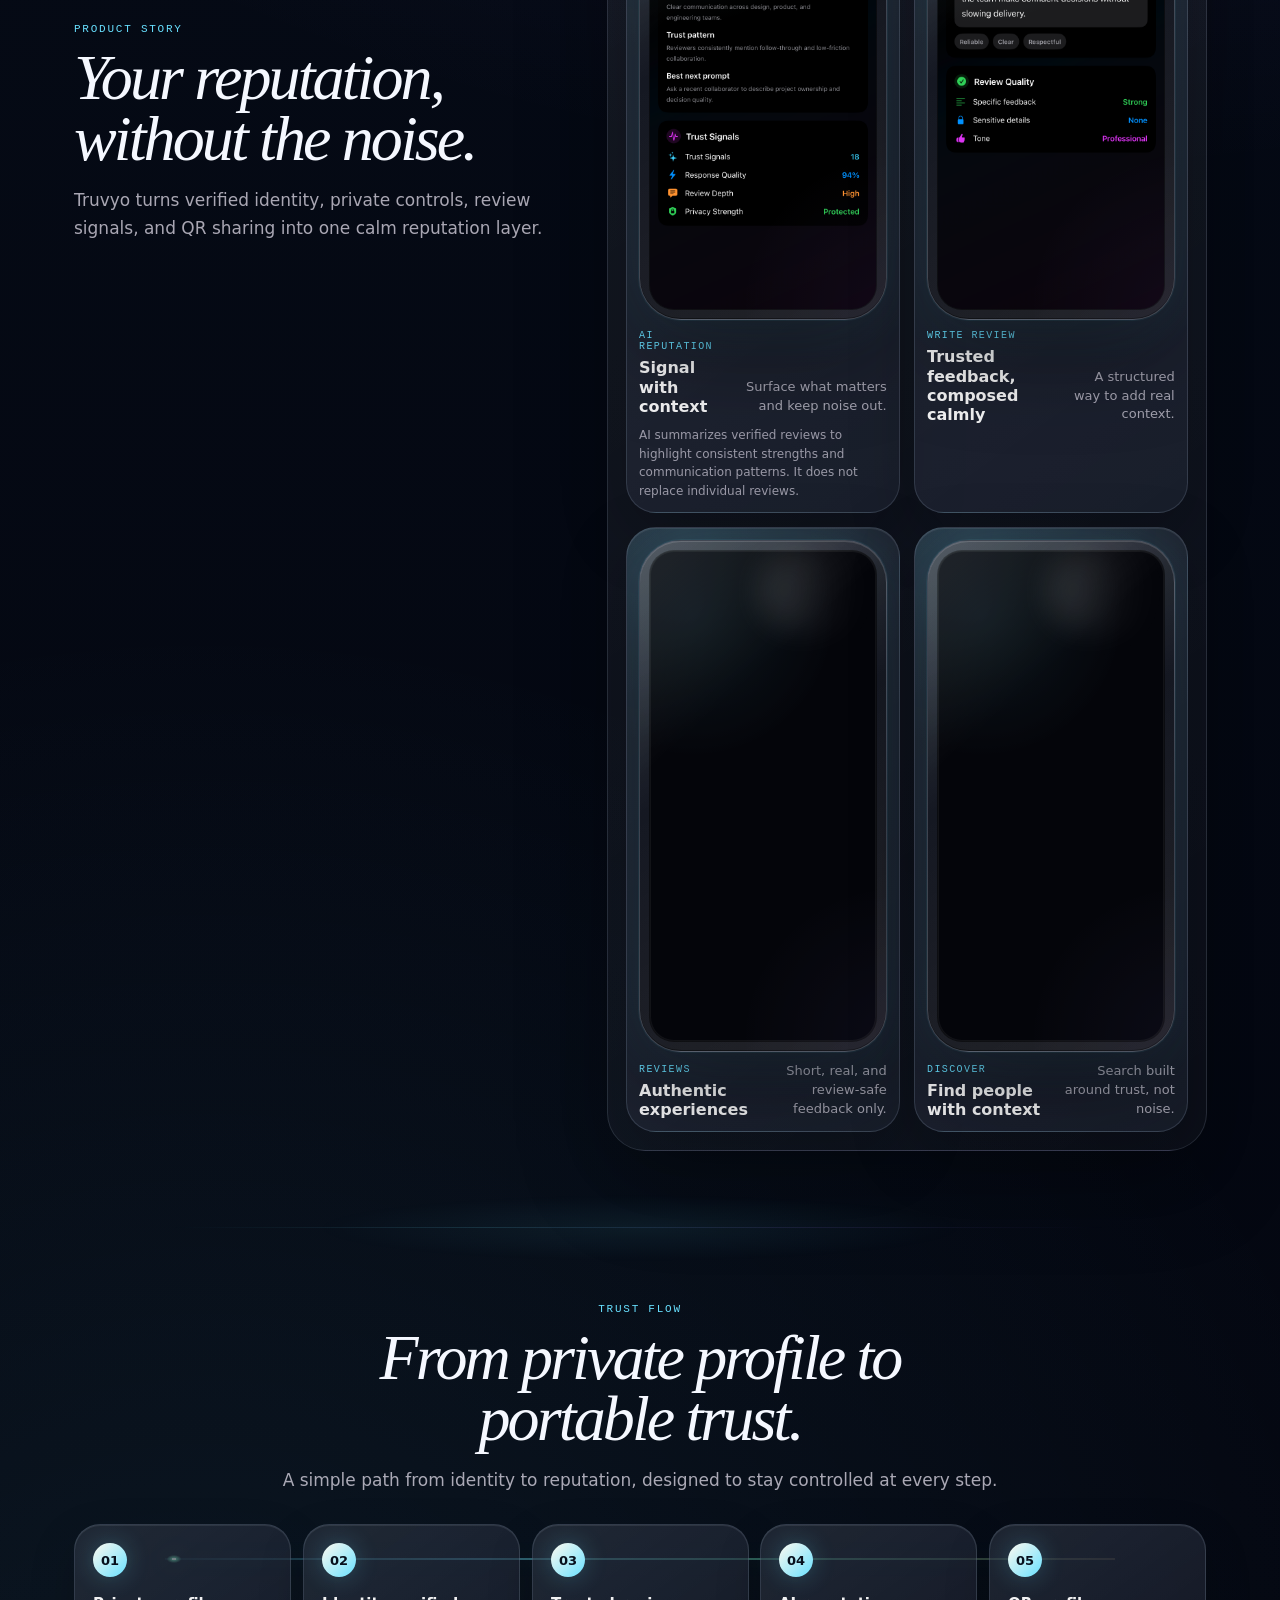
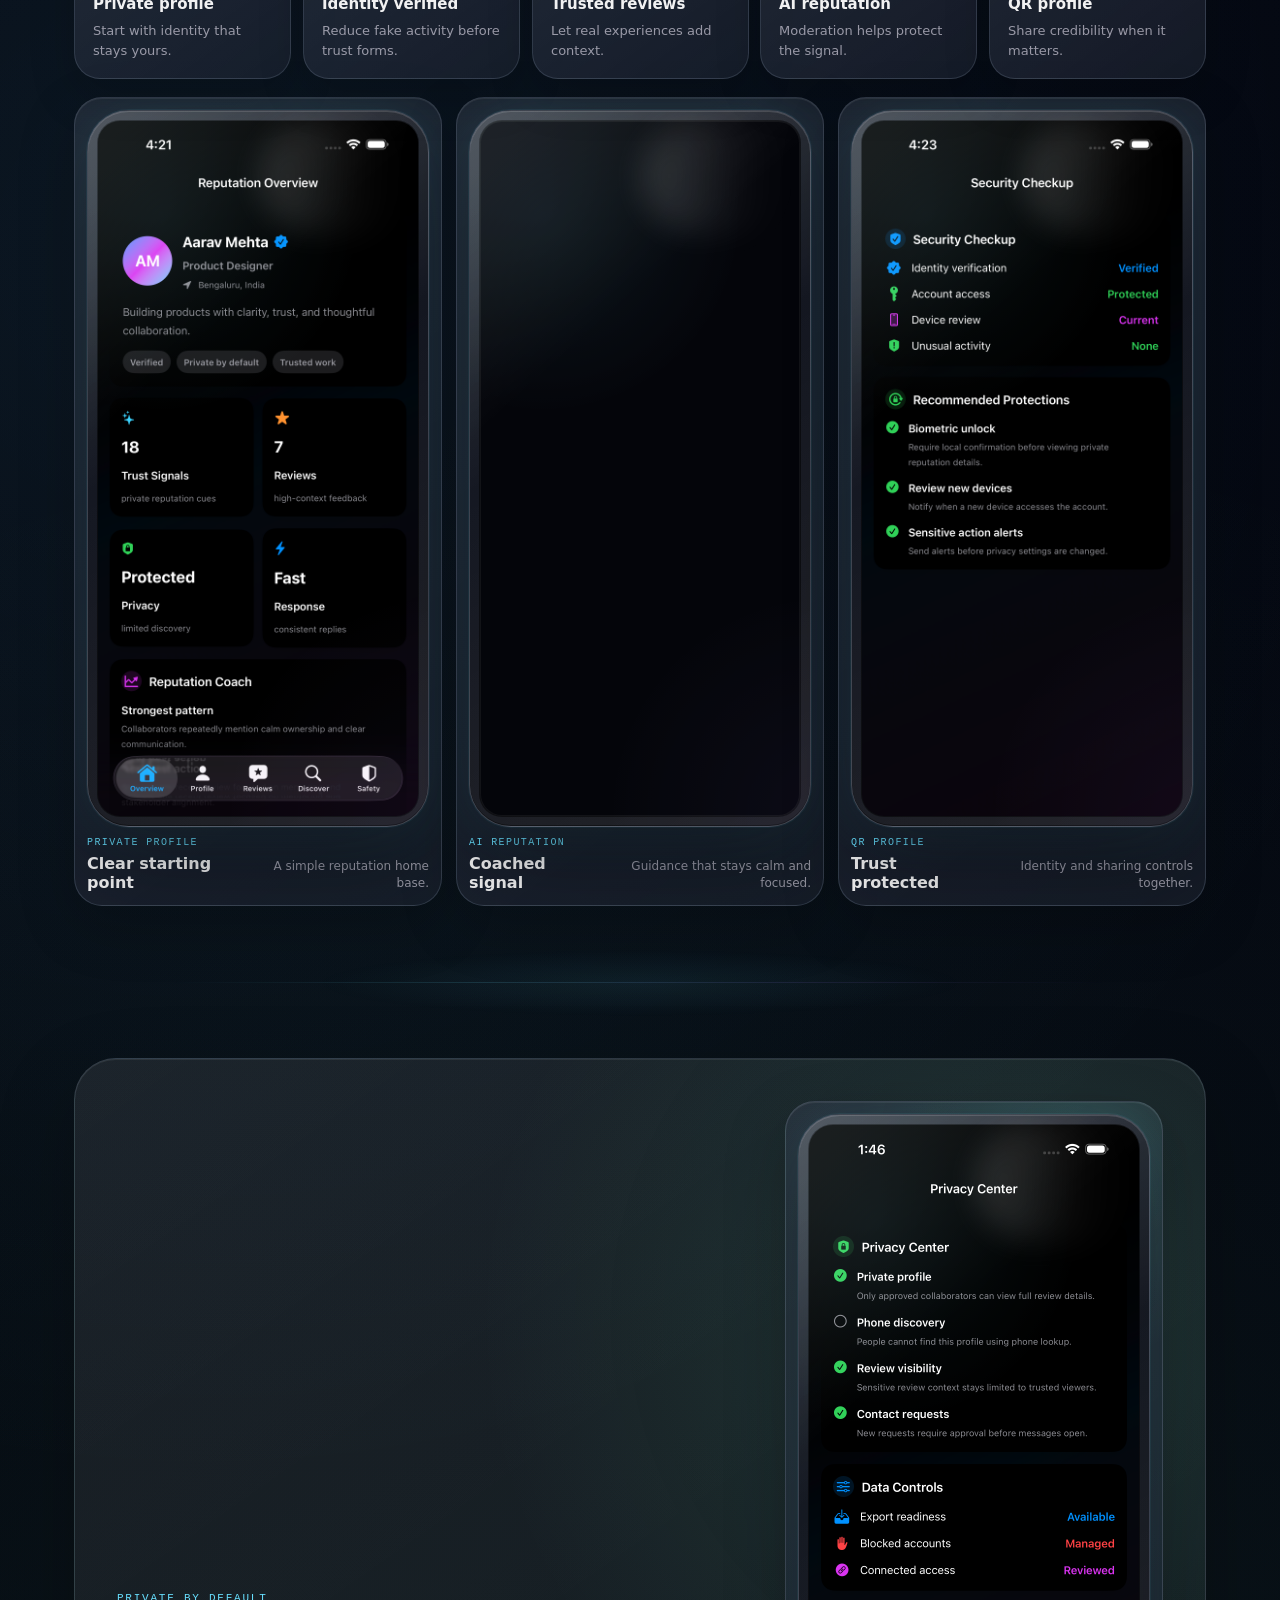
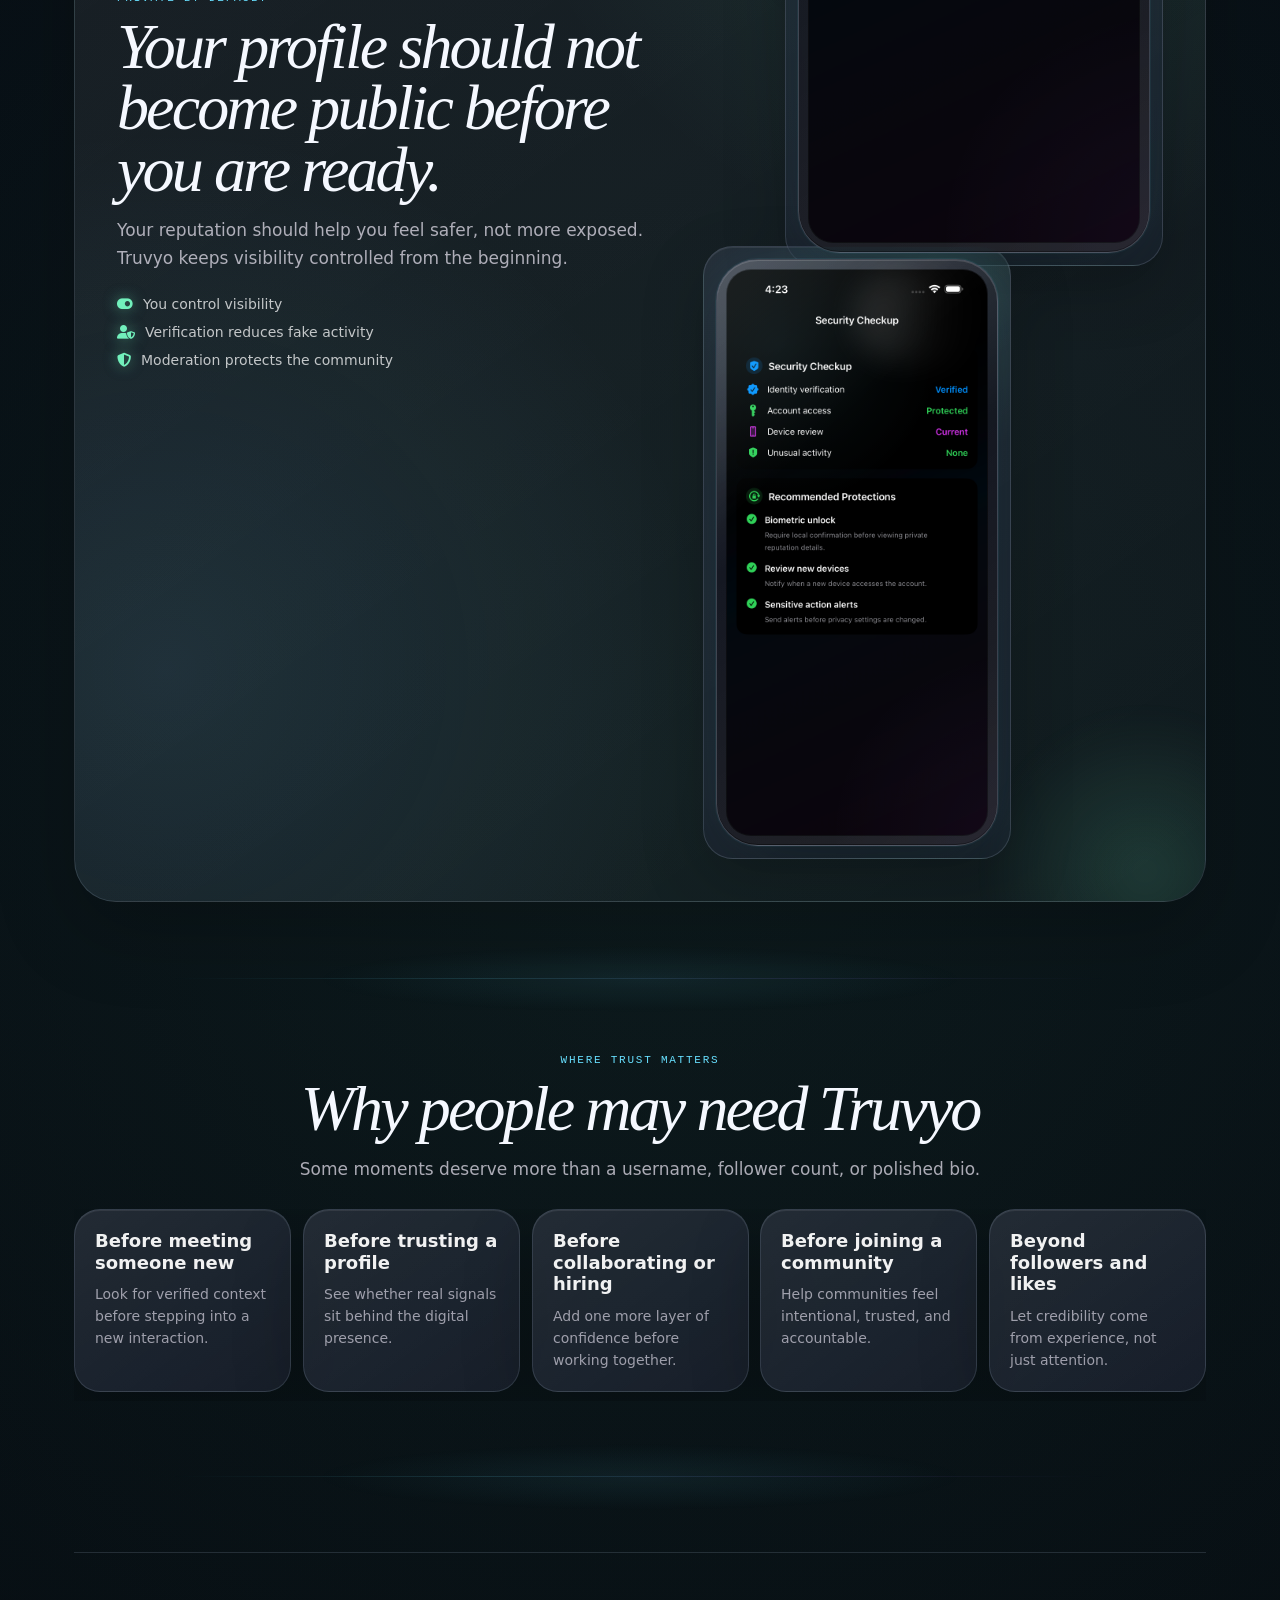
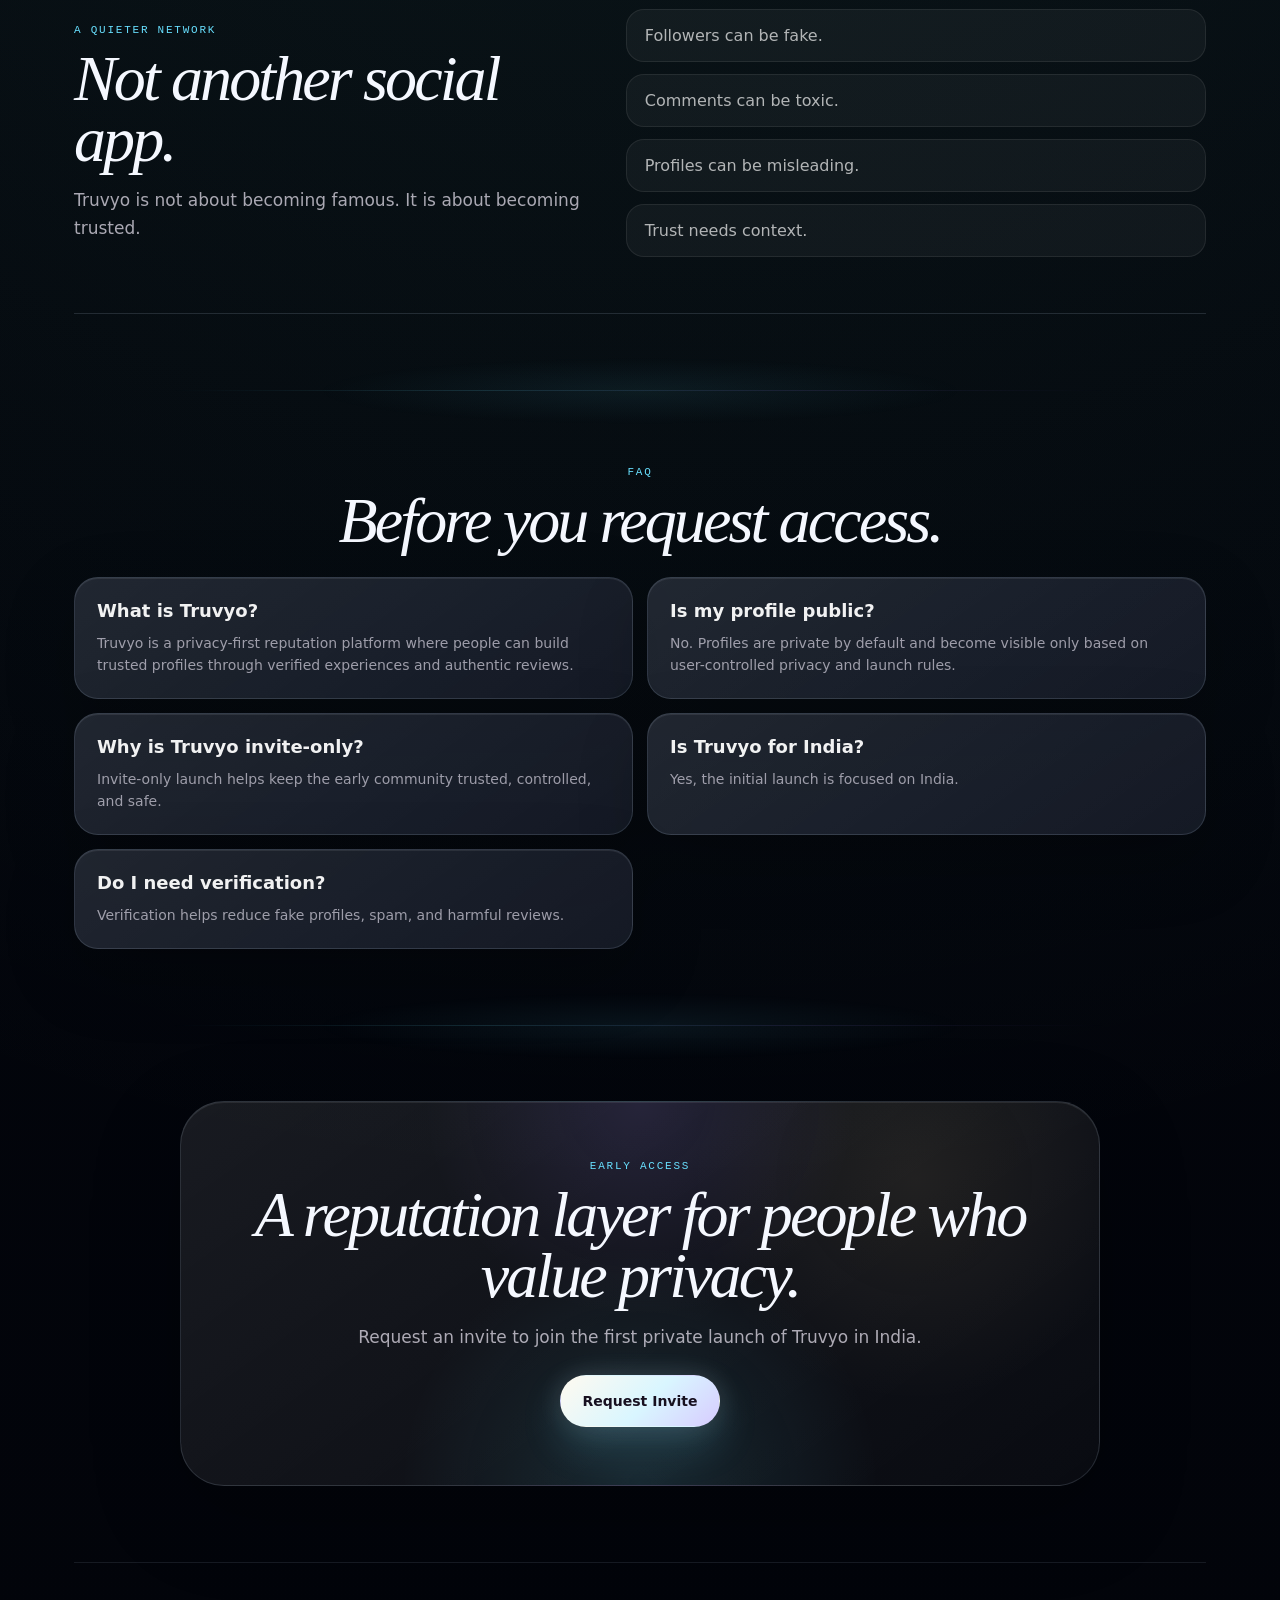
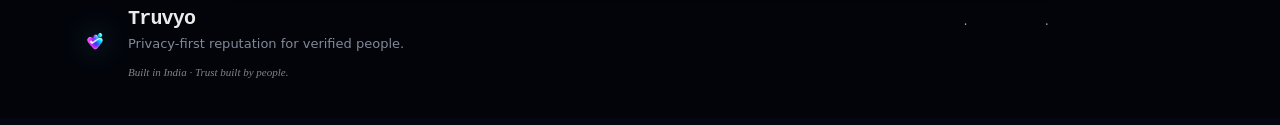
==== commit 609119f8: "Fix Truvyo mobile scroll performance" ====
--- a/index.html
+++ b/index.html
@@ -62,6 +62,7 @@
       font-family: Inter, ui-sans-serif, system-ui, -apple-system, BlinkMacSystemFont, "Segoe UI", sans-serif;
       overflow-x: hidden;
       scroll-behavior: smooth;
+      touch-action: pan-y;
     }
 
     body {
@@ -2111,6 +2112,86 @@
       }
     }
 
+    @media (hover: none), (pointer: coarse), (max-width: 768px) {
+      .page,
+      main,
+      .hero,
+      .section {
+        touch-action: pan-y;
+      }
+
+      body::before,
+      body::after,
+      .stars,
+      .edge-glow {
+        position: absolute;
+      }
+
+      body::after,
+      .stars,
+      .ticker span,
+      .logo-wrap,
+      .action-link.primary::after,
+      .device-shell::after,
+      .hero-stack::before,
+      .flow-track::after,
+      .privacy-spotlight::before {
+        animation: none !important;
+      }
+
+      .edge-glow::after {
+        display: none;
+      }
+
+      .ticker span {
+        padding-left: 0;
+        transform: none;
+      }
+
+      .hero-stack::before,
+      .privacy-spotlight::before {
+        filter: blur(8px);
+        opacity: 0.48;
+      }
+
+      .card,
+      .glass-panel,
+      .mockup-shell,
+      .device-shell,
+      .ticker {
+        backdrop-filter: blur(12px);
+        -webkit-backdrop-filter: blur(12px);
+      }
+
+      .action-link:hover,
+      button:hover,
+      .card:hover,
+      .mockup-shell:hover,
+      .benefit-card:hover,
+      .use-case:hover,
+      .faq-item:hover,
+      .shot-card:hover,
+      .flow-preview-card:hover,
+      .flow-step:hover,
+      .footer a:hover,
+      .social-icons a:hover {
+        transform: none;
+      }
+
+      body.reveal-ready .reveal,
+      body.reveal-ready .reveal-item,
+      body.reveal-ready .reveal-node {
+        --reveal-y: 12px;
+        --reveal-scale: 1;
+        transition-duration: 620ms;
+      }
+
+      body.reveal-ready .reveal-left,
+      body.reveal-ready .reveal-right {
+        --reveal-x: 0;
+      }
+    }
+
     @media (max-width: 380px) {
       .page {
         padding-left: 10px;
@@ -2758,14 +2839,17 @@
         document.querySelectorAll(revealSelectors.join(", "))
       ));
       const revealOnceSelector = ".hero, .waitlist-panel, .footer, .footer a";
+      const enableRevealReset = !isTouchDevice;
       let lastScrollY = window.scrollY;
       let scrollDirection = "down";
 
-      window.addEventListener("scroll", function() {
-        const currentScrollY = window.scrollY;
-        scrollDirection = currentScrollY < lastScrollY ? "up" : "down";
-        lastScrollY = currentScrollY;
-      }, { passive: true });
+      if (enableRevealReset) {
+        window.addEventListener("scroll", function() {
+          const currentScrollY = window.scrollY;
+          scrollDirection = currentScrollY < lastScrollY ? "up" : "down";
+          lastScrollY = currentScrollY;
+        }, { passive: true });
+      }
 
       function revealIndex(el) {
         const group = el.closest(".bento-grid, .story-gallery, .flow-track, .flow-preview-rail, .use-case-strip, .faq-grid, .footer, .section") || el.parentElement;
@@ -2774,7 +2858,7 @@
       }
 
       revealTargets.forEach(function(el) {
-        const revealOnce = el.matches(revealOnceSelector) || Boolean(el.closest(".waitlist-panel"));
+        const revealOnce = isTouchDevice || el.matches(revealOnceSelector) || Boolean(el.closest(".waitlist-panel"));
         if (revealOnce) {
           el.dataset.revealOnce = "true";
         }
@@ -2827,7 +2911,7 @@
         rootMargin: "-6% 0px -12% 0px"
       });
 
-      const resetObserver = new IntersectionObserver(function(entries) {
+      const resetObserver = enableRevealReset ? new IntersectionObserver(function(entries) {
         entries.forEach(function(entry) {
           const target = entry.target;
           const revealOnce = target.dataset.revealOnce === "true";
@@ -2843,11 +2927,11 @@
       }, {
         threshold: 0,
         rootMargin: "85% 0px 85% 0px"
-      });
+      }) : null;
 
       revealTargets.forEach(function(el) {
         revealObserver.observe(el);
-        if (el.dataset.revealOnce !== "true") {
+        if (resetObserver && el.dataset.revealOnce !== "true") {
           resetObserver.observe(el);
         }
       });
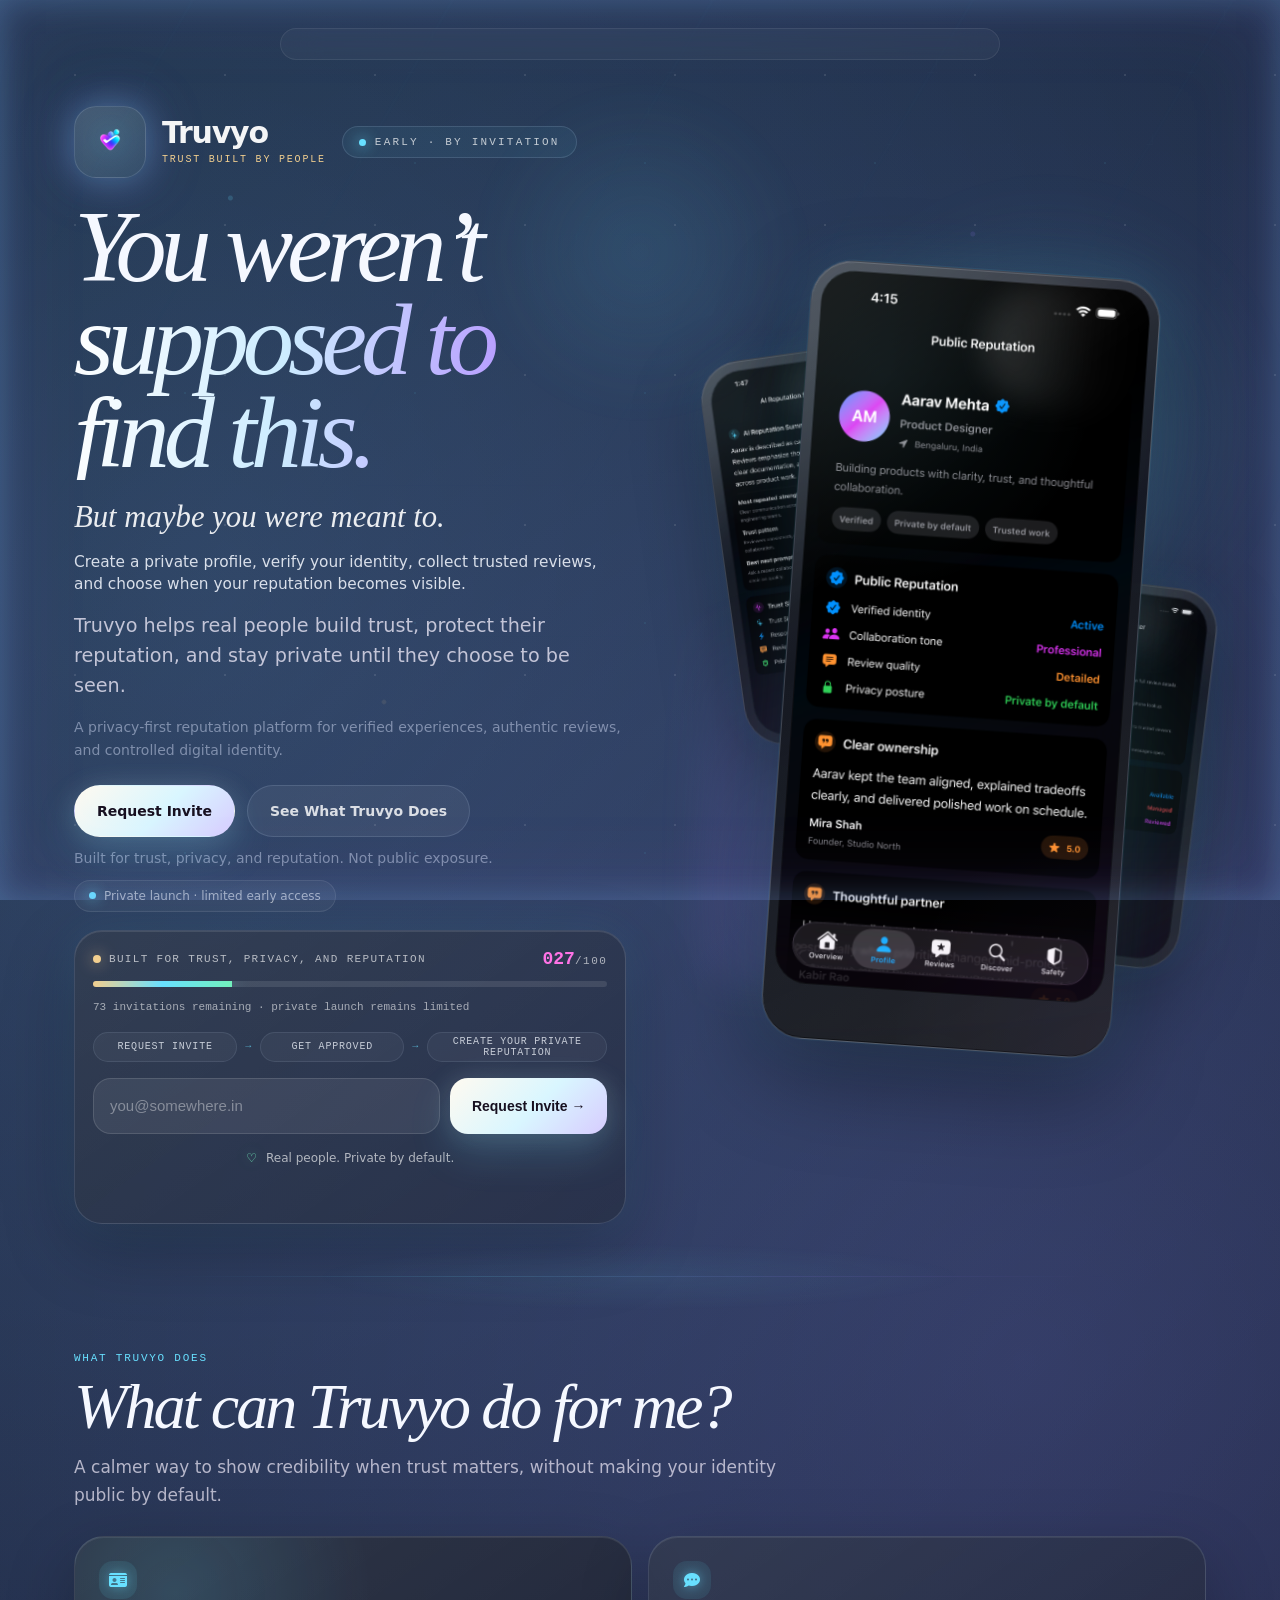
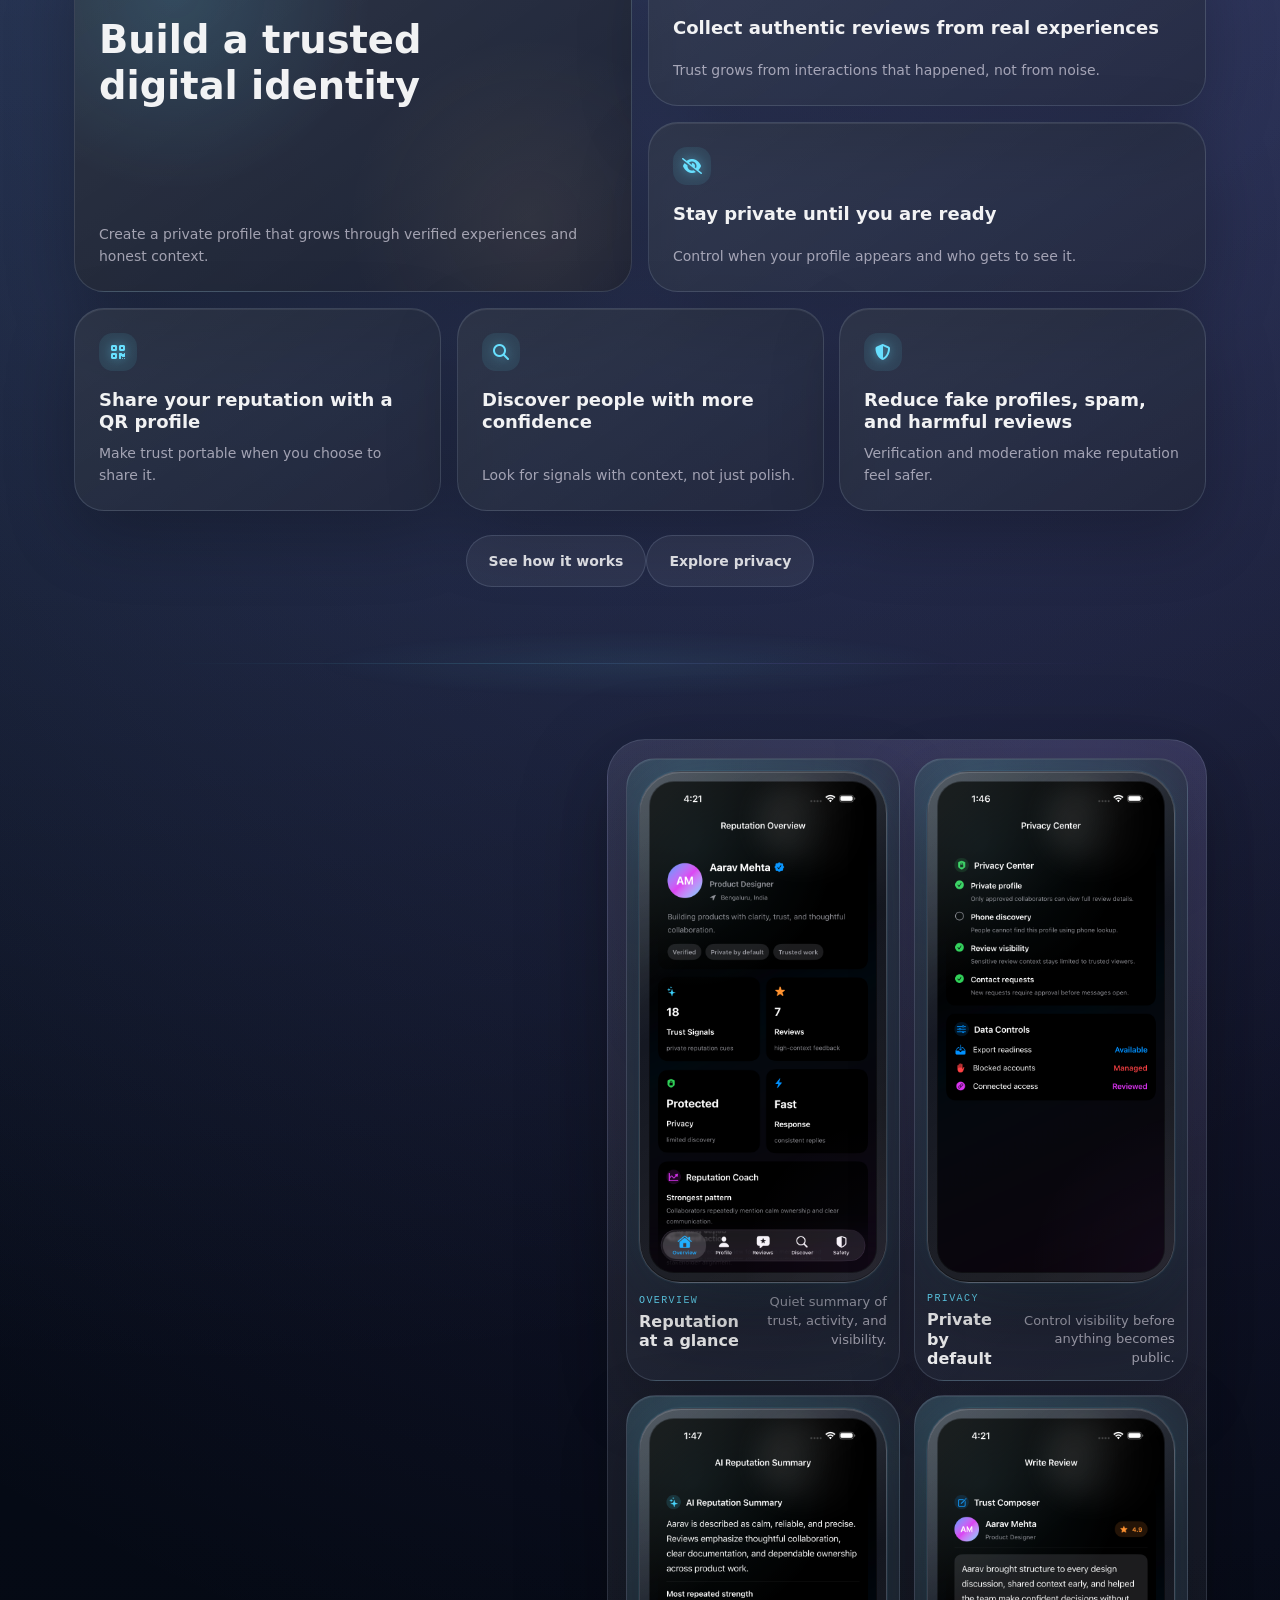
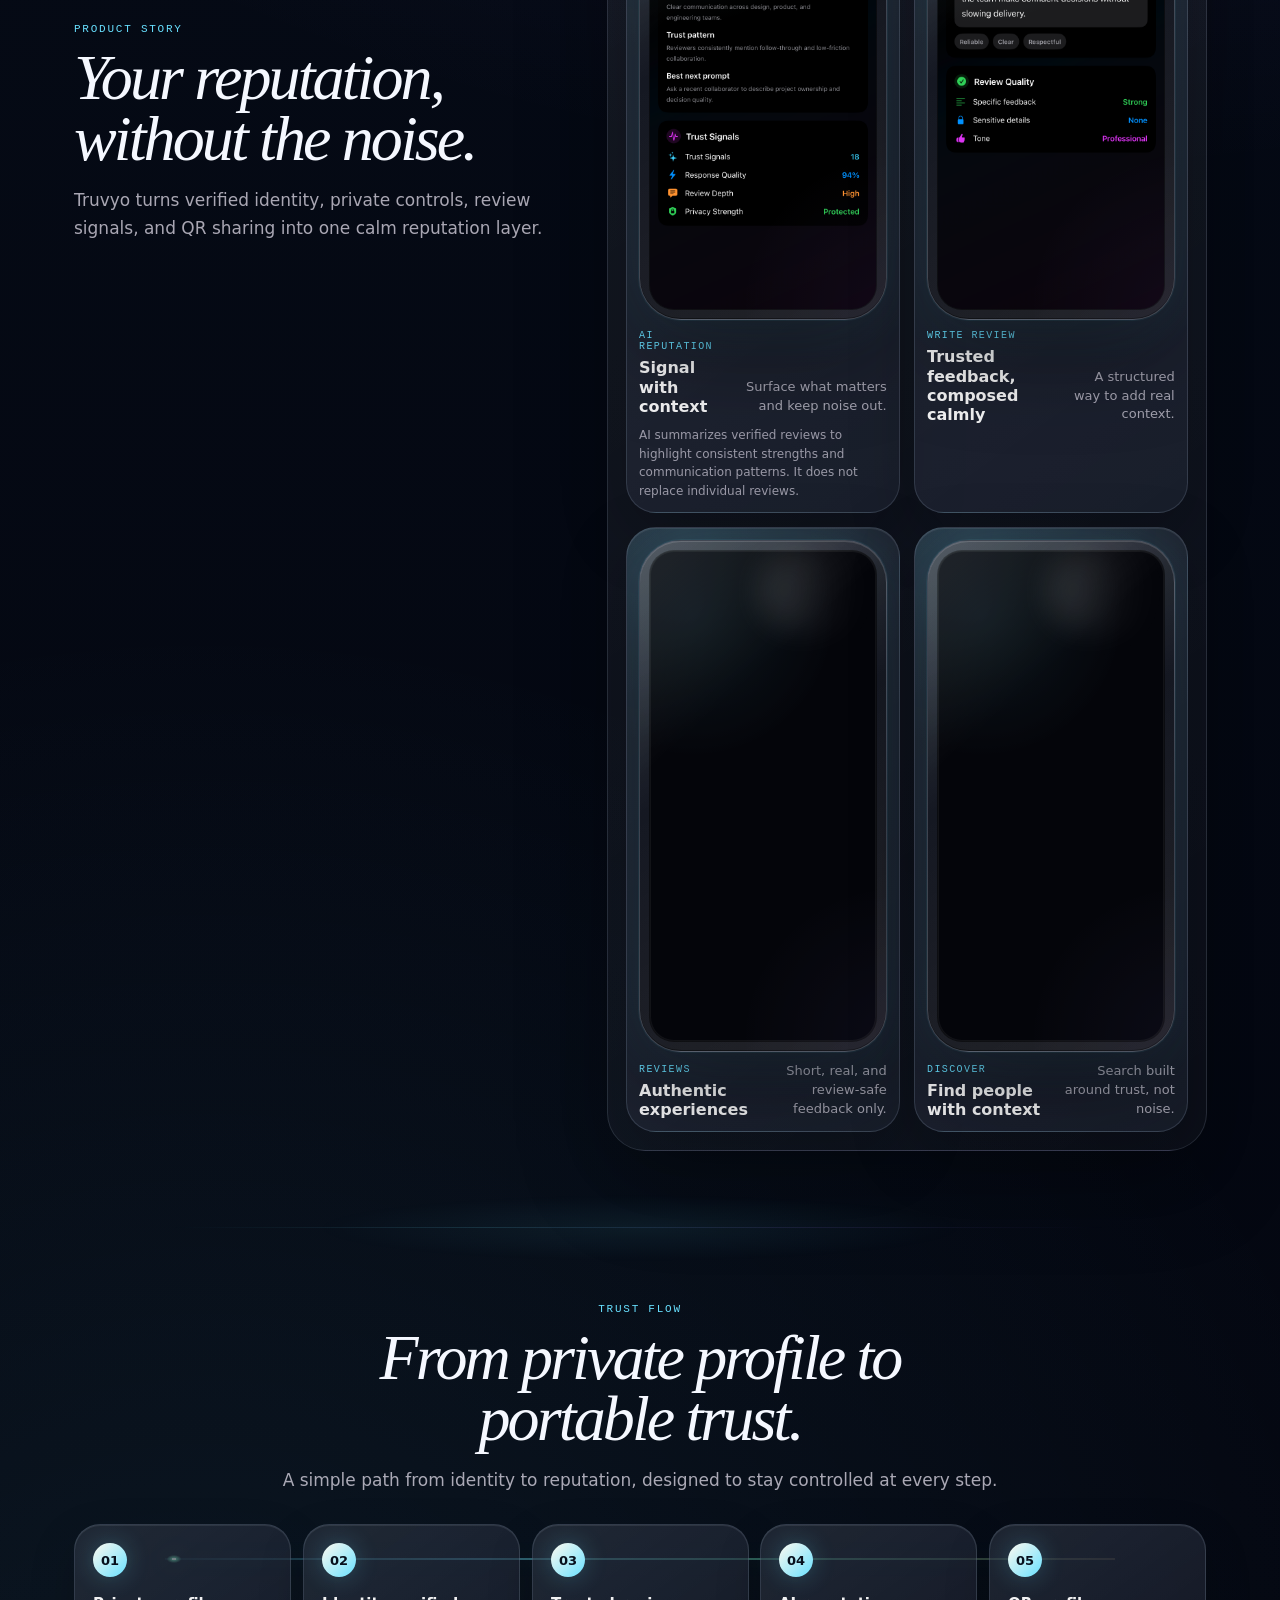
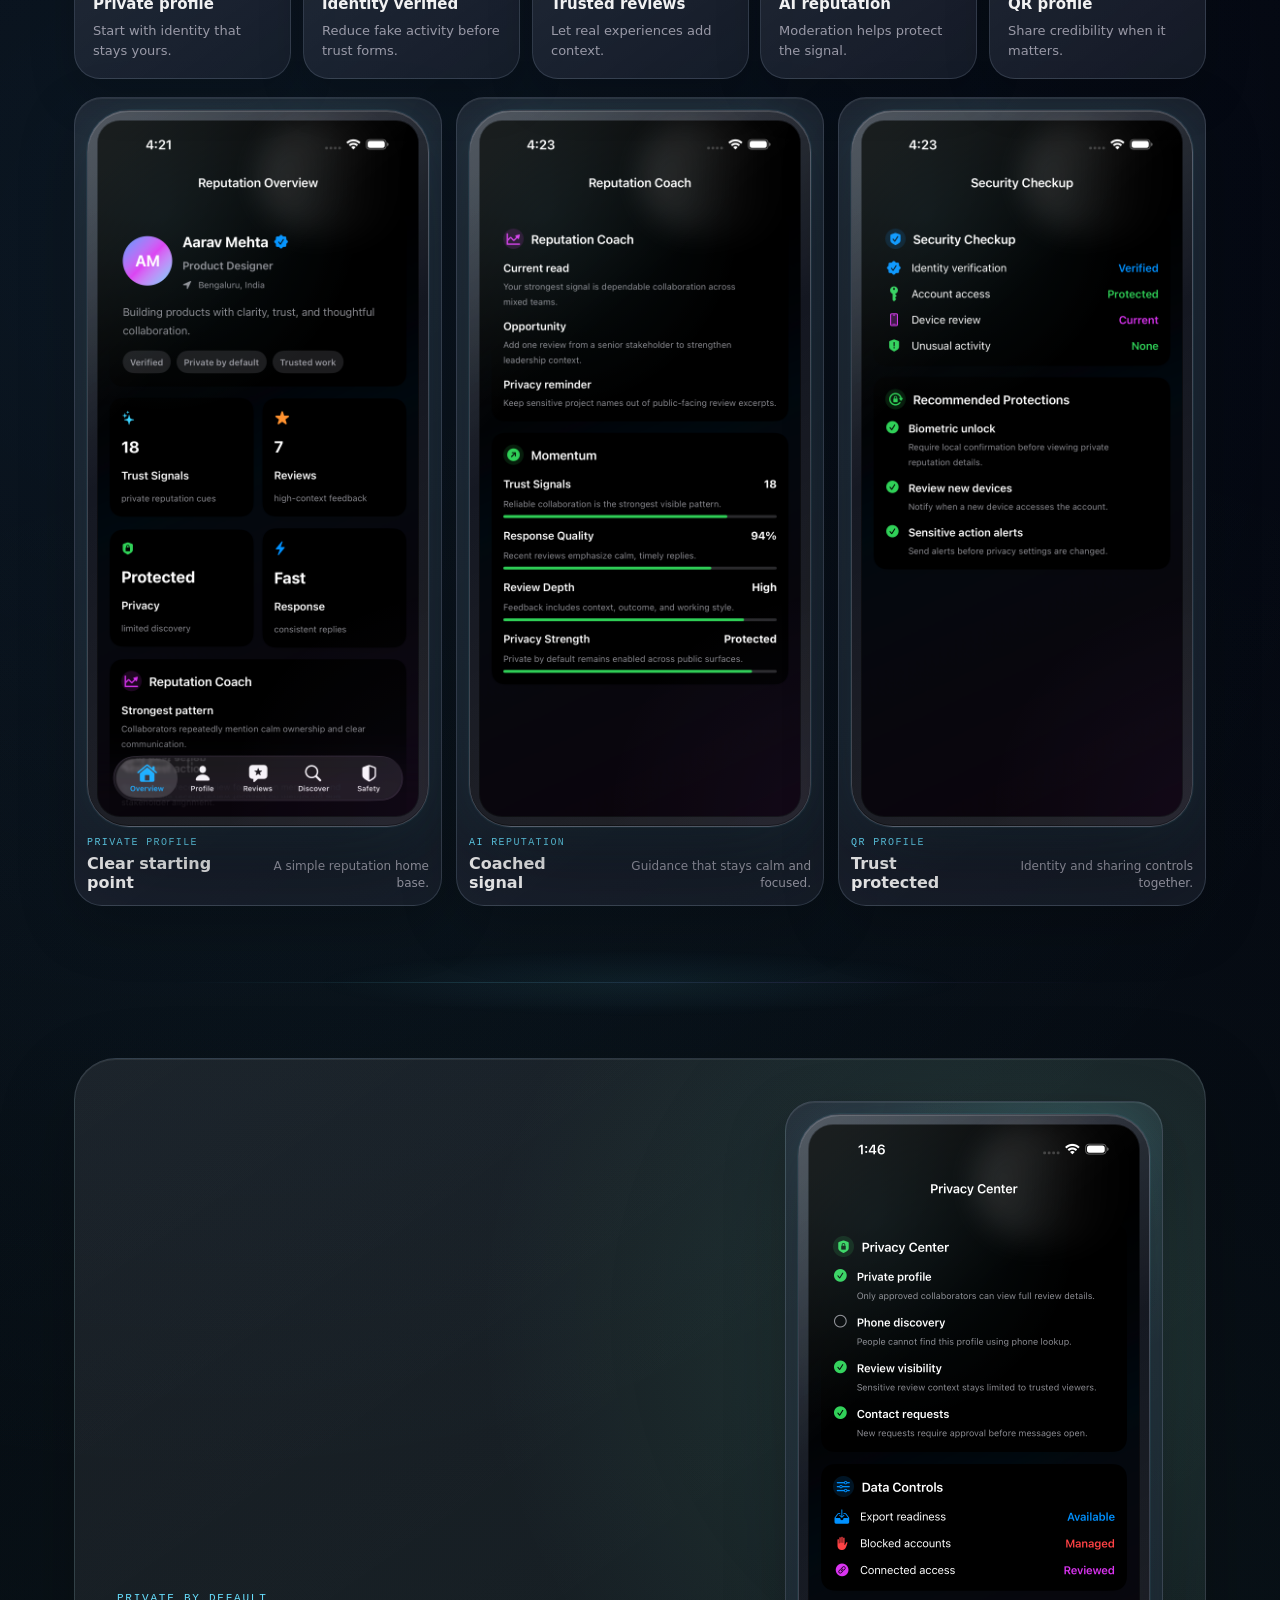
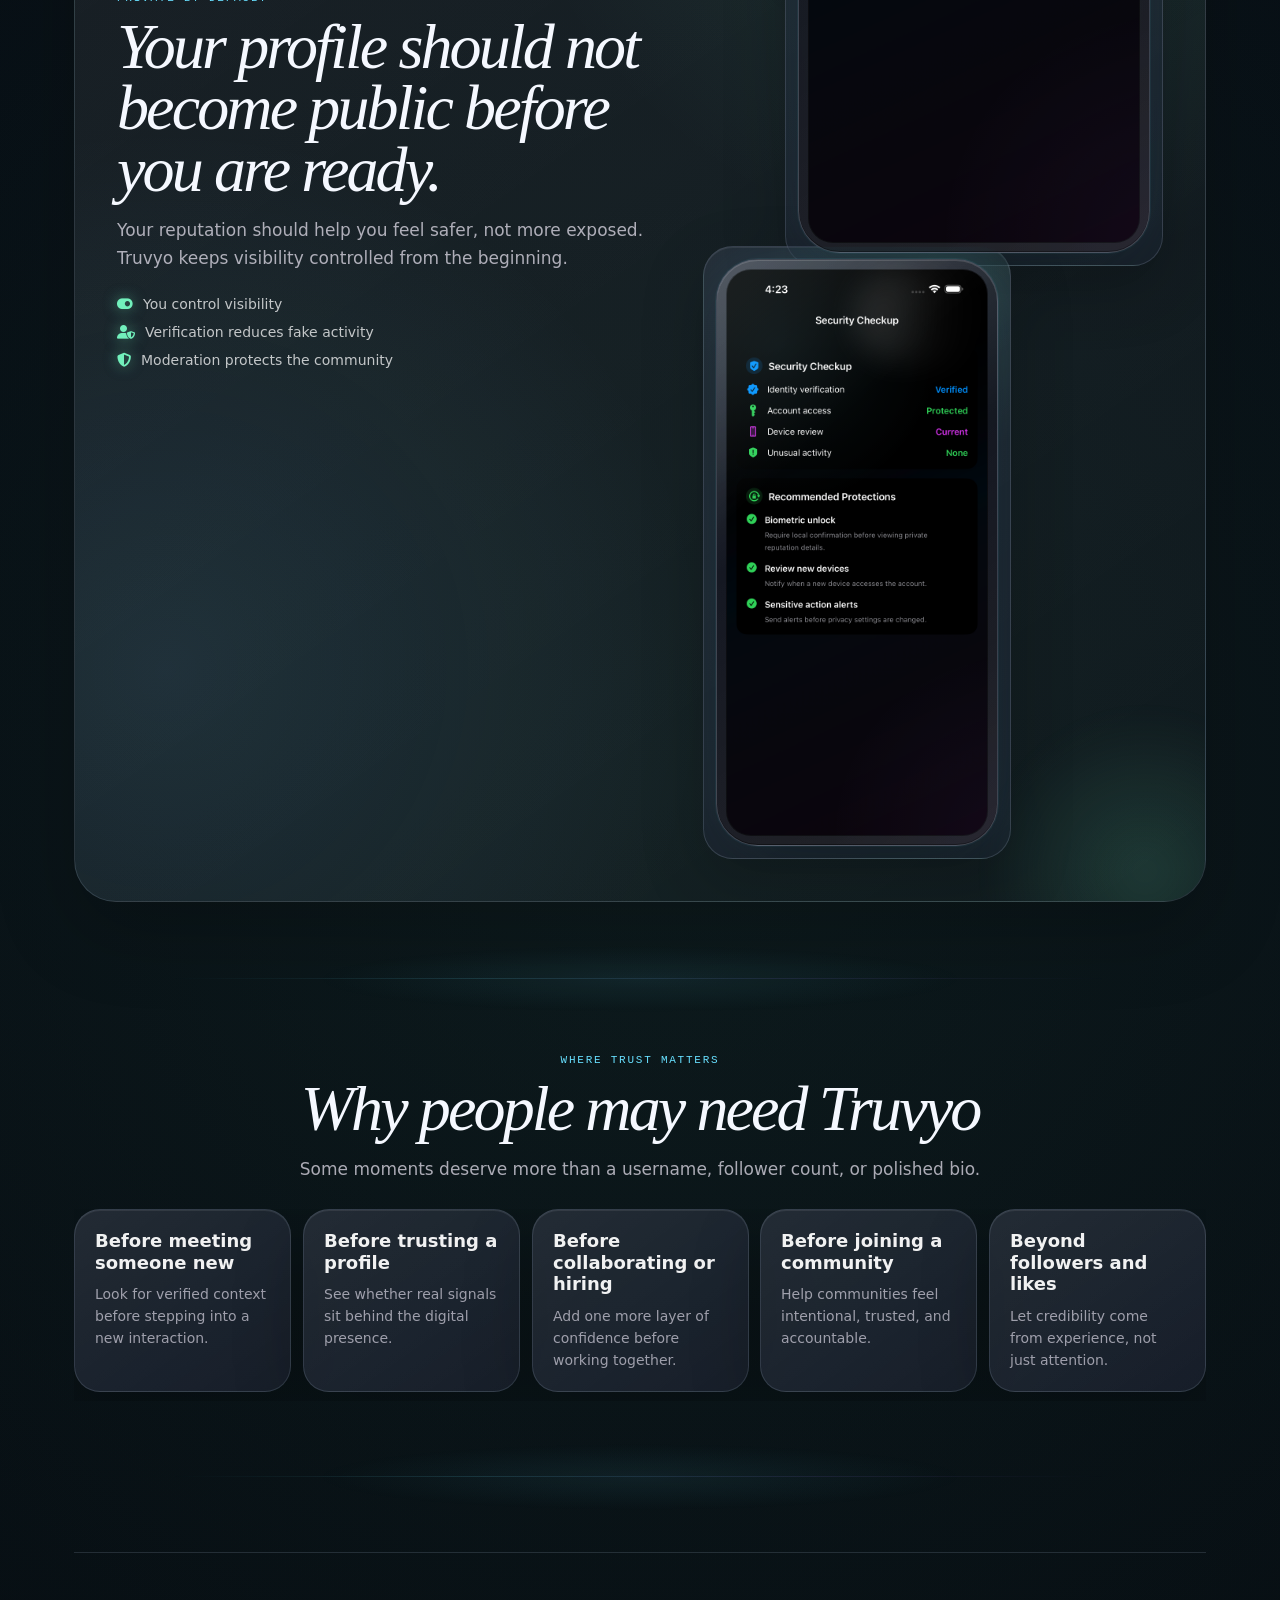
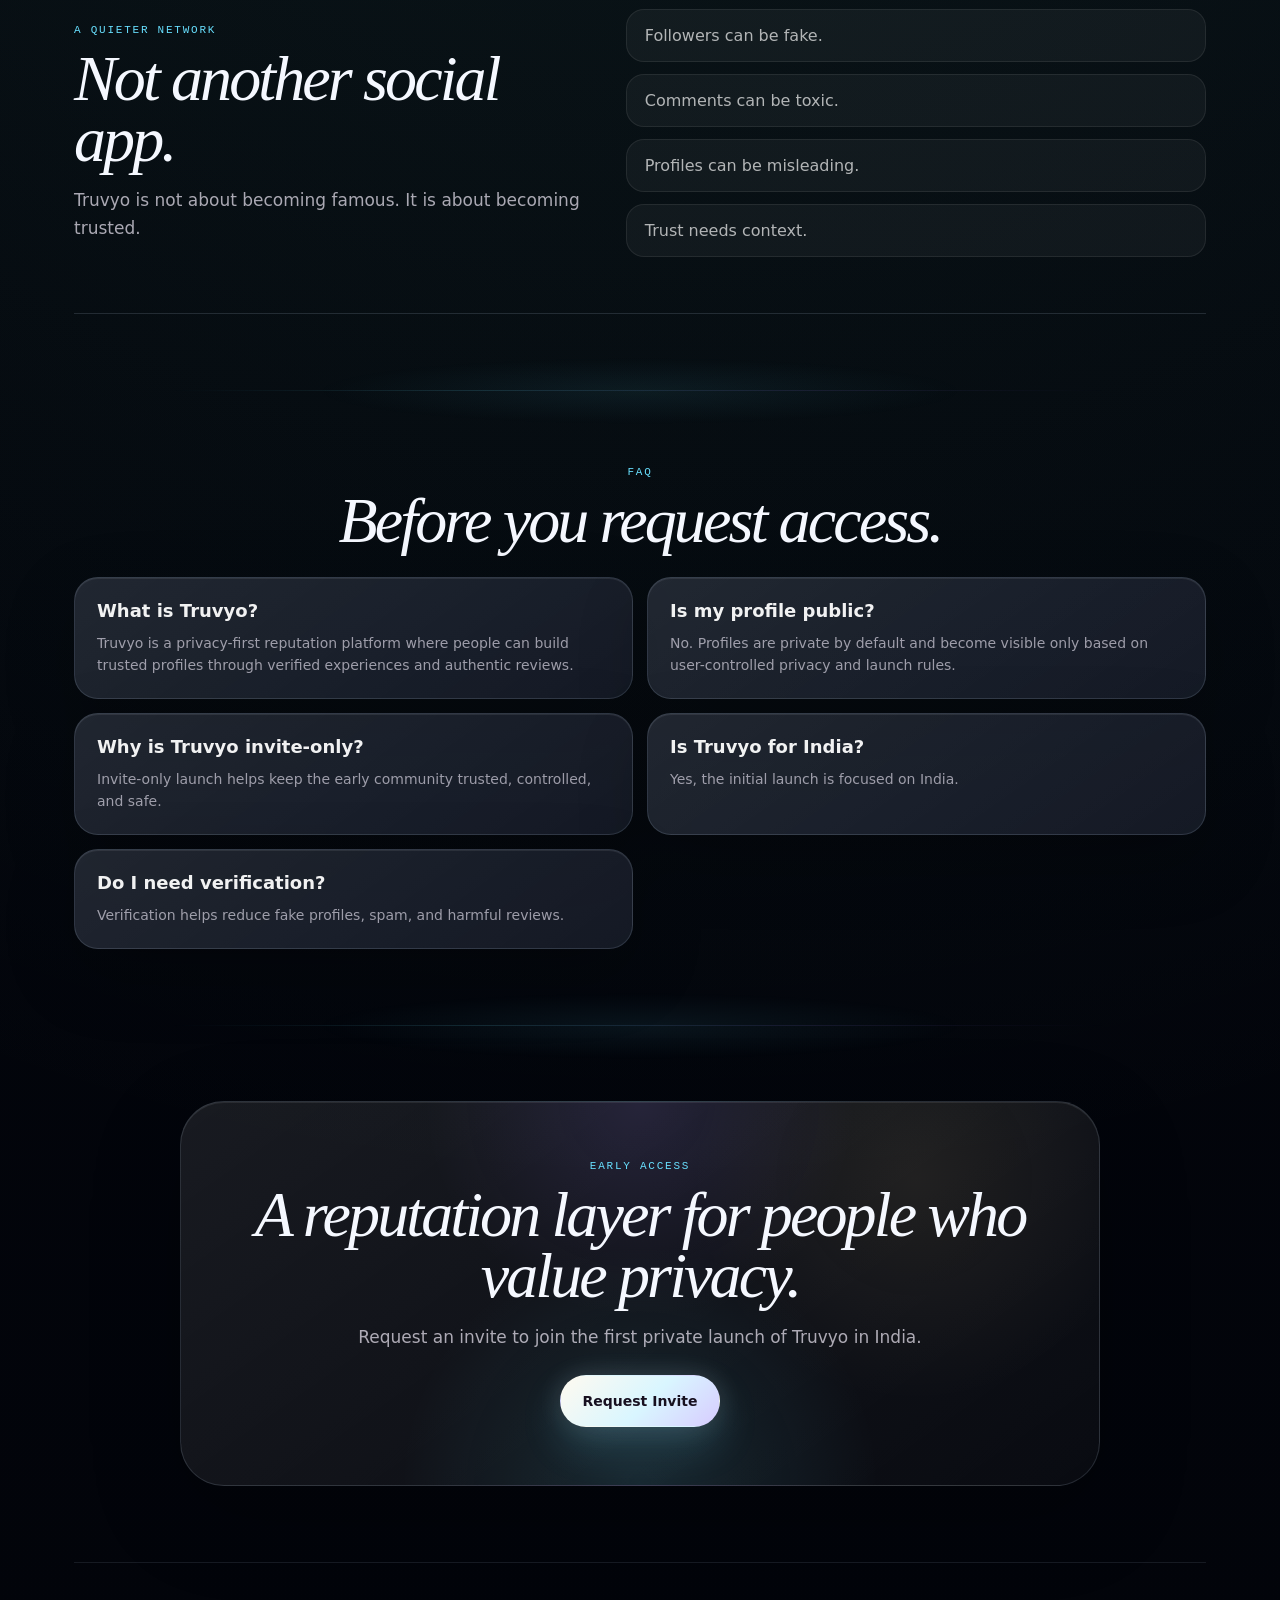
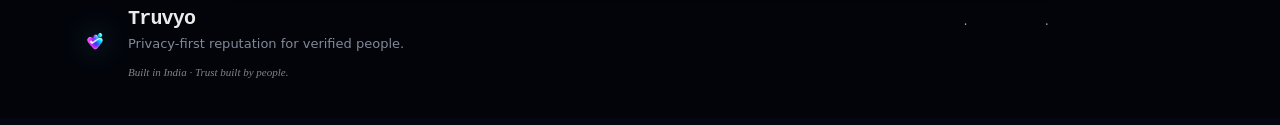
==== commit 217ae79c: "Fix Truvyo footer social icon visibility" ====
--- a/index.html
+++ b/index.html
@@ -1746,10 +1746,21 @@
     }
 
     .social-icons svg {
-      width: 19px;
-      height: 19px;
+      width: 18px;
+      height: 18px;
+      display: inline-block;
       color: currentColor;
       flex: 0 0 auto;
+    }
+
+    .footer-social-icon {
+      width: 18px;
+      height: 18px;
+      flex: 0 0 auto;
+      display: inline-block;
+      color: currentColor;
+      opacity: 1;
+      visibility: visible;
     }
 
     .social-icons a:hover {
@@ -2795,8 +2806,8 @@
         <a href="mailto:hello@truvyo.app">HELLO@TRUVYO.APP</a>
 
         <div class="social-icons">
-          <a href="https://www.instagram.com/truvyoapp" aria-label="Instagram"><svg viewBox="0 0 24 24" aria-hidden="true" focusable="false"><rect x="3" y="3" width="18" height="18" rx="5" fill="none" stroke="currentColor" stroke-width="2" /><circle cx="12" cy="12" r="4" fill="none" stroke="currentColor" stroke-width="2" /><circle cx="17.5" cy="6.5" r="1.4" fill="currentColor" /></svg><span>Instagram</span></a>
-          <a href="https://x.com/truvyo" aria-label="X (Twitter)"><svg viewBox="0 0 24 24" aria-hidden="true" focusable="false"><path d="M4.5 4.5h4.3l4.1 5.6 4.8-5.6h2.1l-6 7 6.7 8h-4.3l-4.5-6.1-5.2 6.1H4.4l6.4-7.5-6.3-7.5Zm3.4 1.6 9 11.8h1.2L9.1 6.1H7.9Z" fill="currentColor" /></svg><span>X</span></a>
+          <a href="https://www.instagram.com/truvyoapp" aria-label="Instagram"><svg class="footer-social-icon" viewBox="0 0 24 24" aria-hidden="true" focusable="false"><rect x="3" y="3" width="18" height="18" rx="5" fill="none" stroke="currentColor" stroke-width="2" /><circle cx="12" cy="12" r="4" fill="none" stroke="currentColor" stroke-width="2" /><circle cx="17.5" cy="6.5" r="1.4" fill="currentColor" /></svg><span>Instagram</span></a>
+          <a href="https://x.com/truvyo" aria-label="X (Twitter)"><svg class="footer-social-icon" viewBox="0 0 24 24" aria-hidden="true" focusable="false"><path d="M4.5 4.5h4.3l4.1 5.6 4.8-5.6h2.1l-6 7 6.7 8h-4.3l-4.5-6.1-5.2 6.1H4.4l6.4-7.5-6.3-7.5Zm3.4 1.6 9 11.8h1.2L9.1 6.1H7.9Z" fill="currentColor" /></svg><span>X</span></a>
         </div>
       </div>
     </footer>
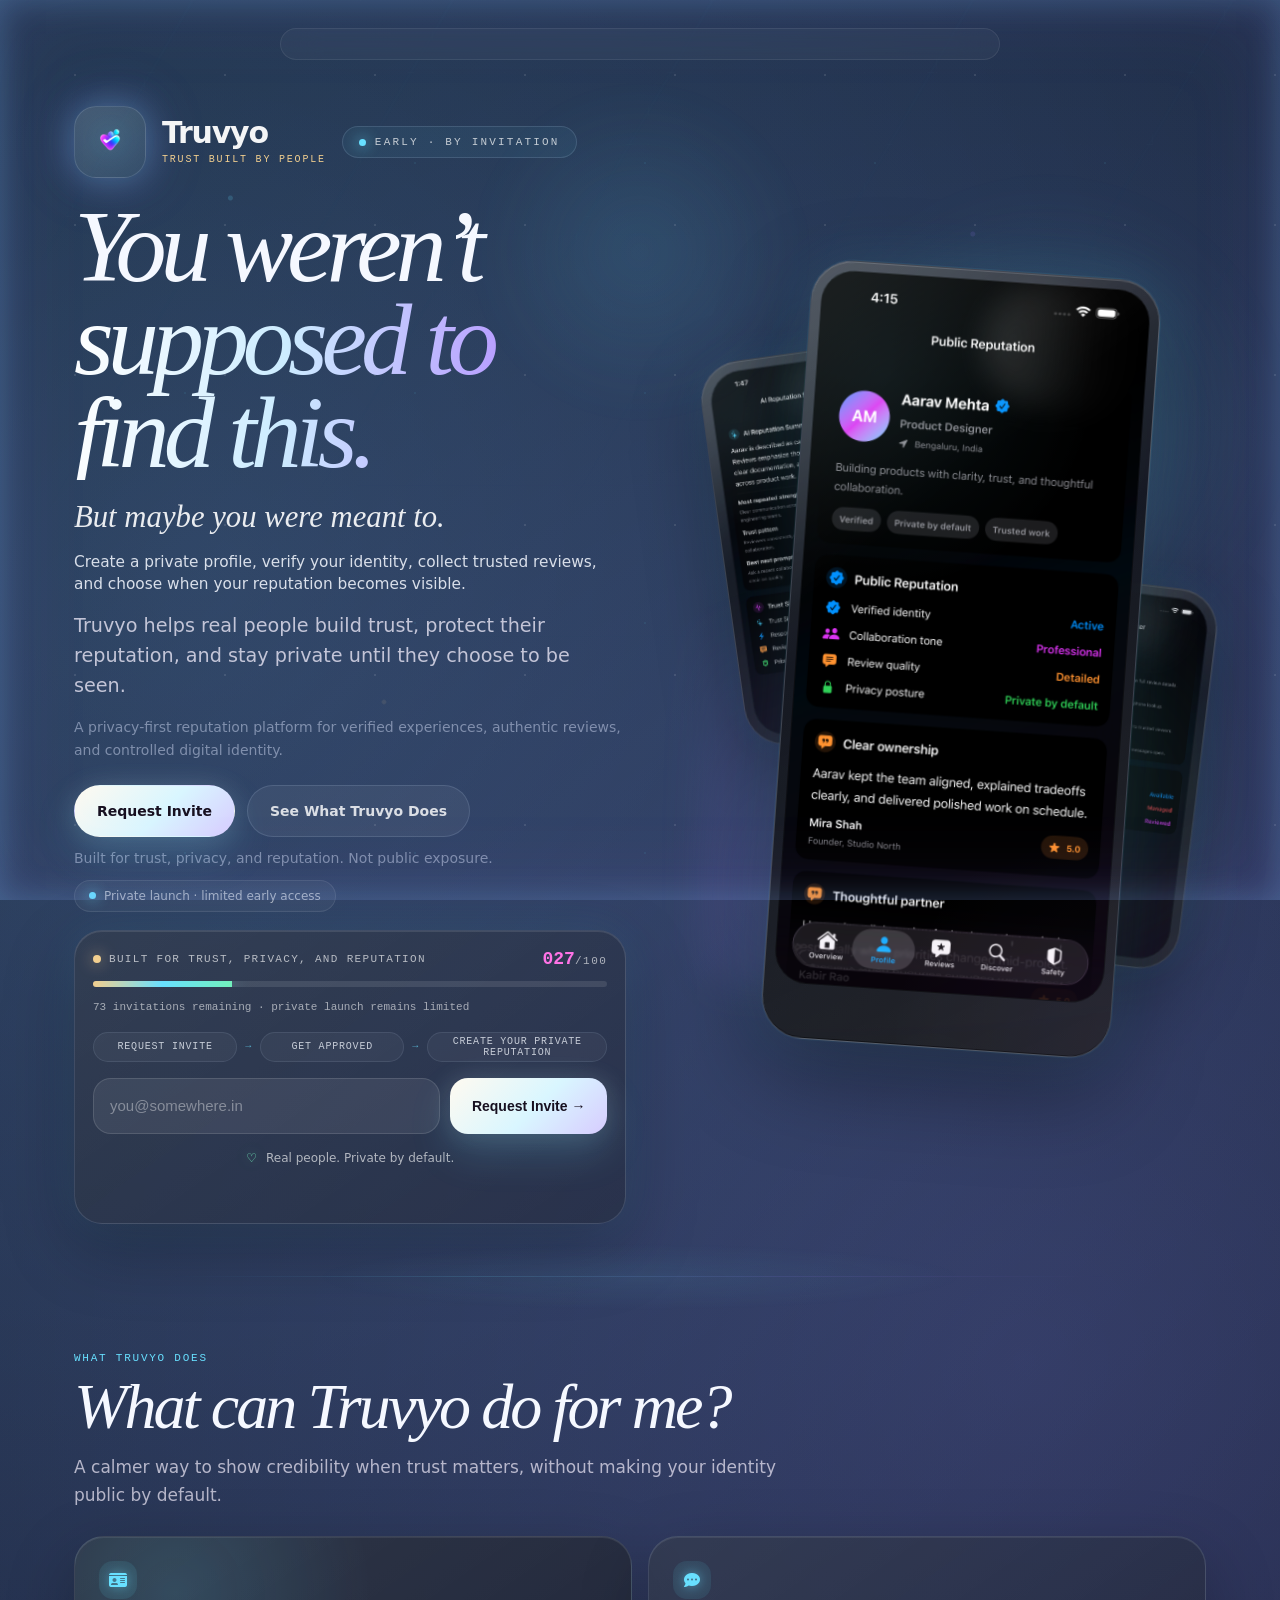
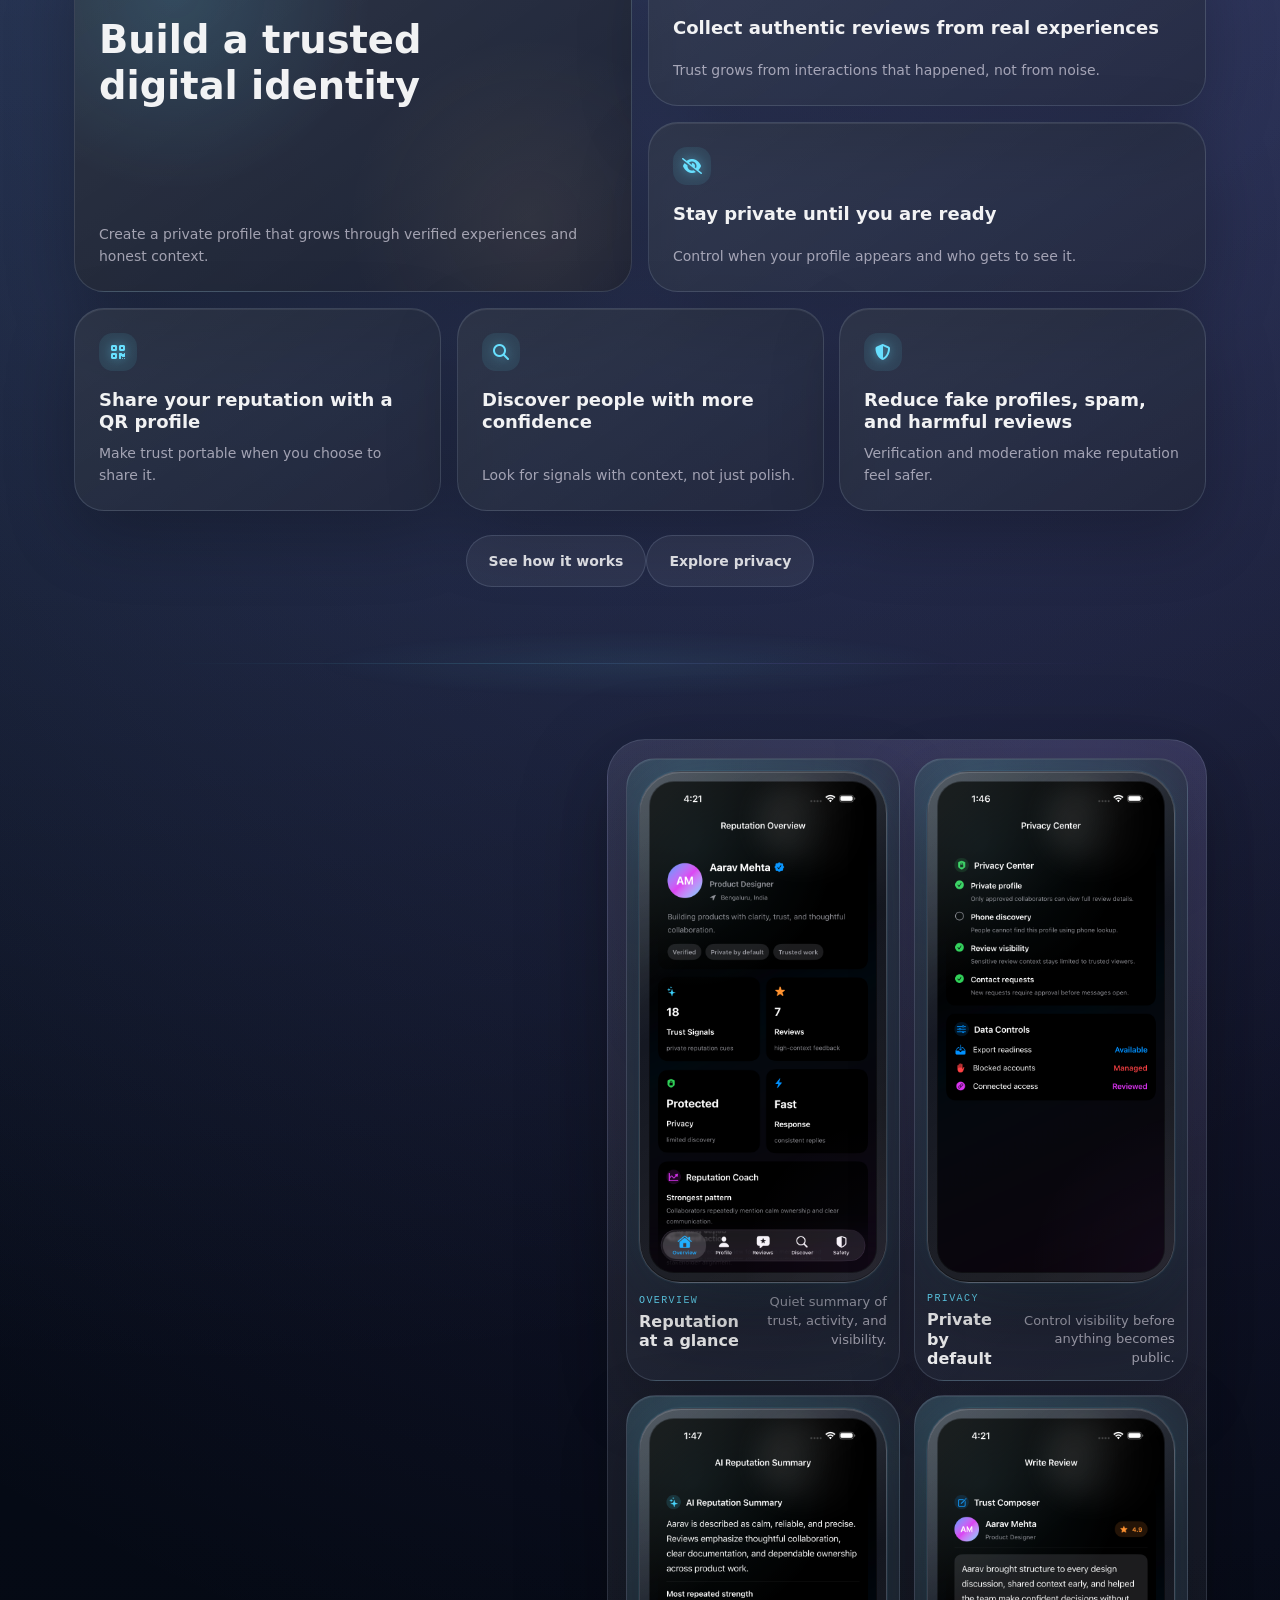
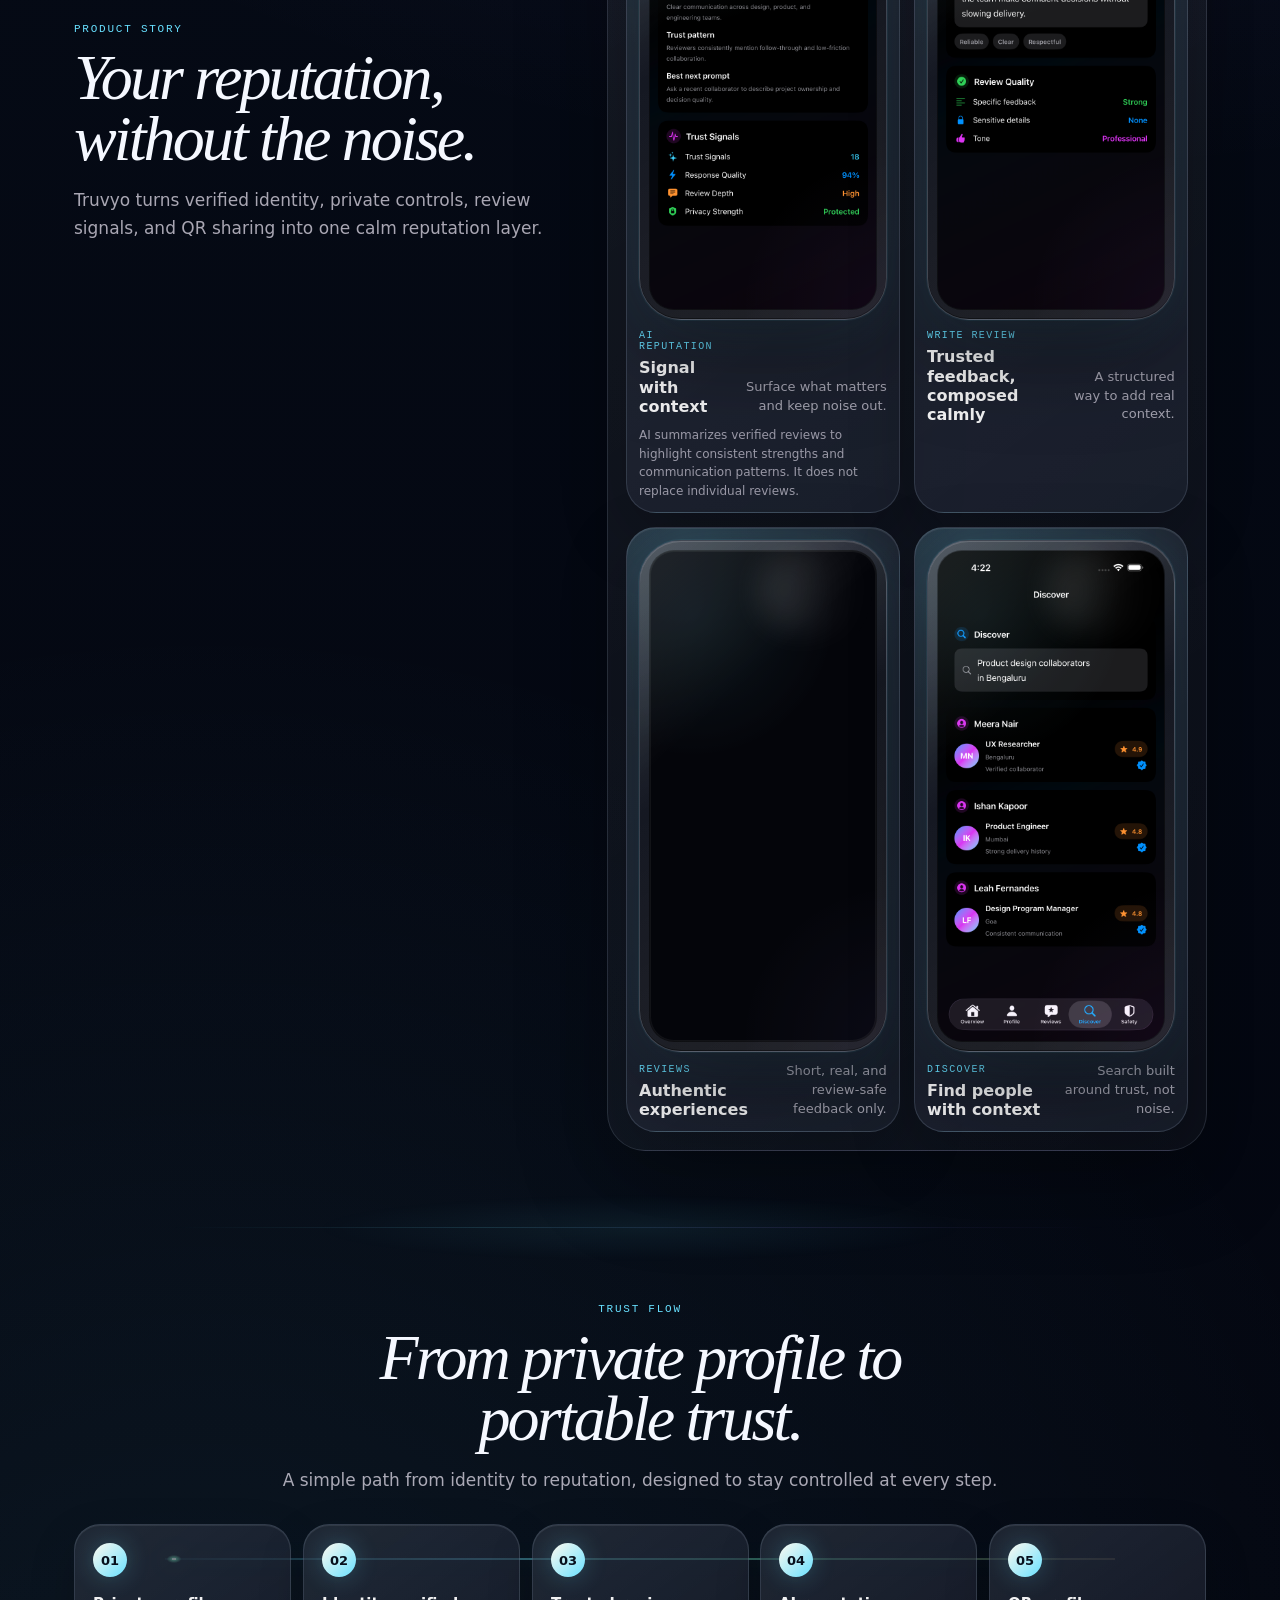
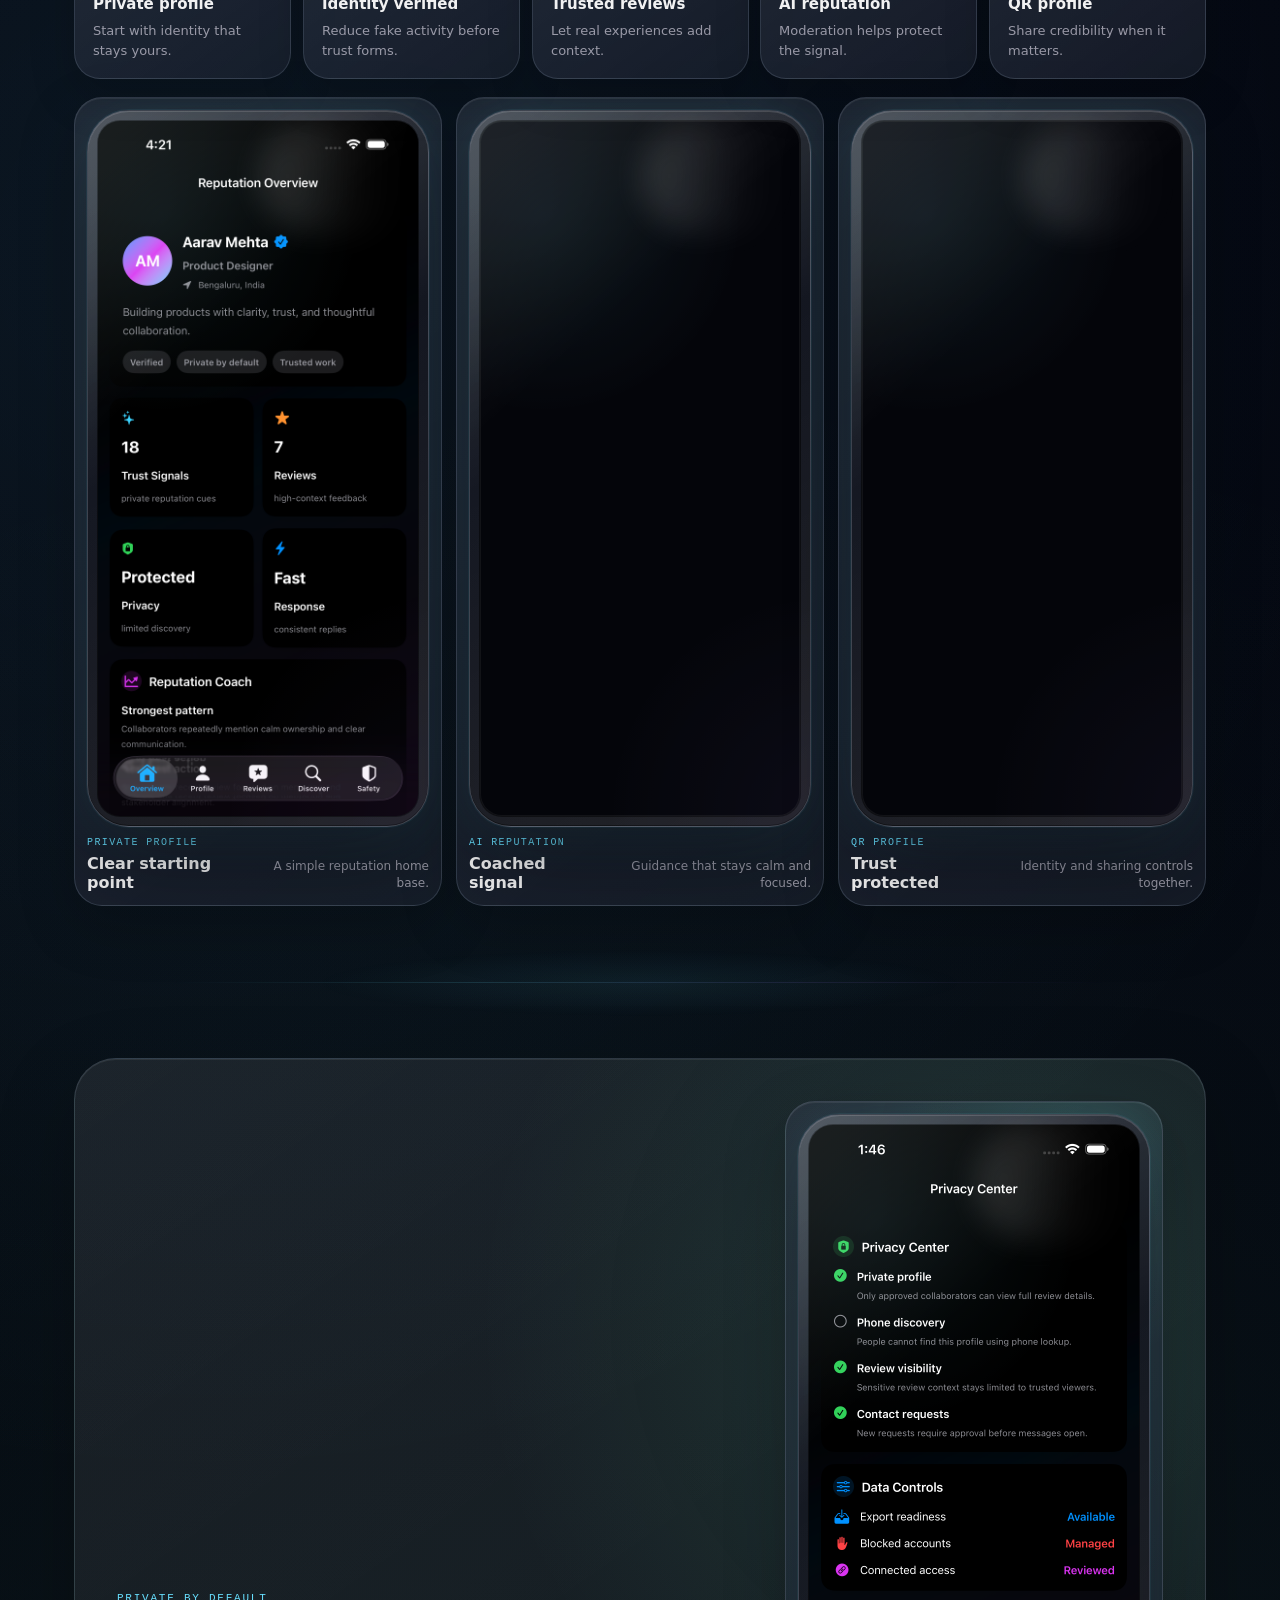
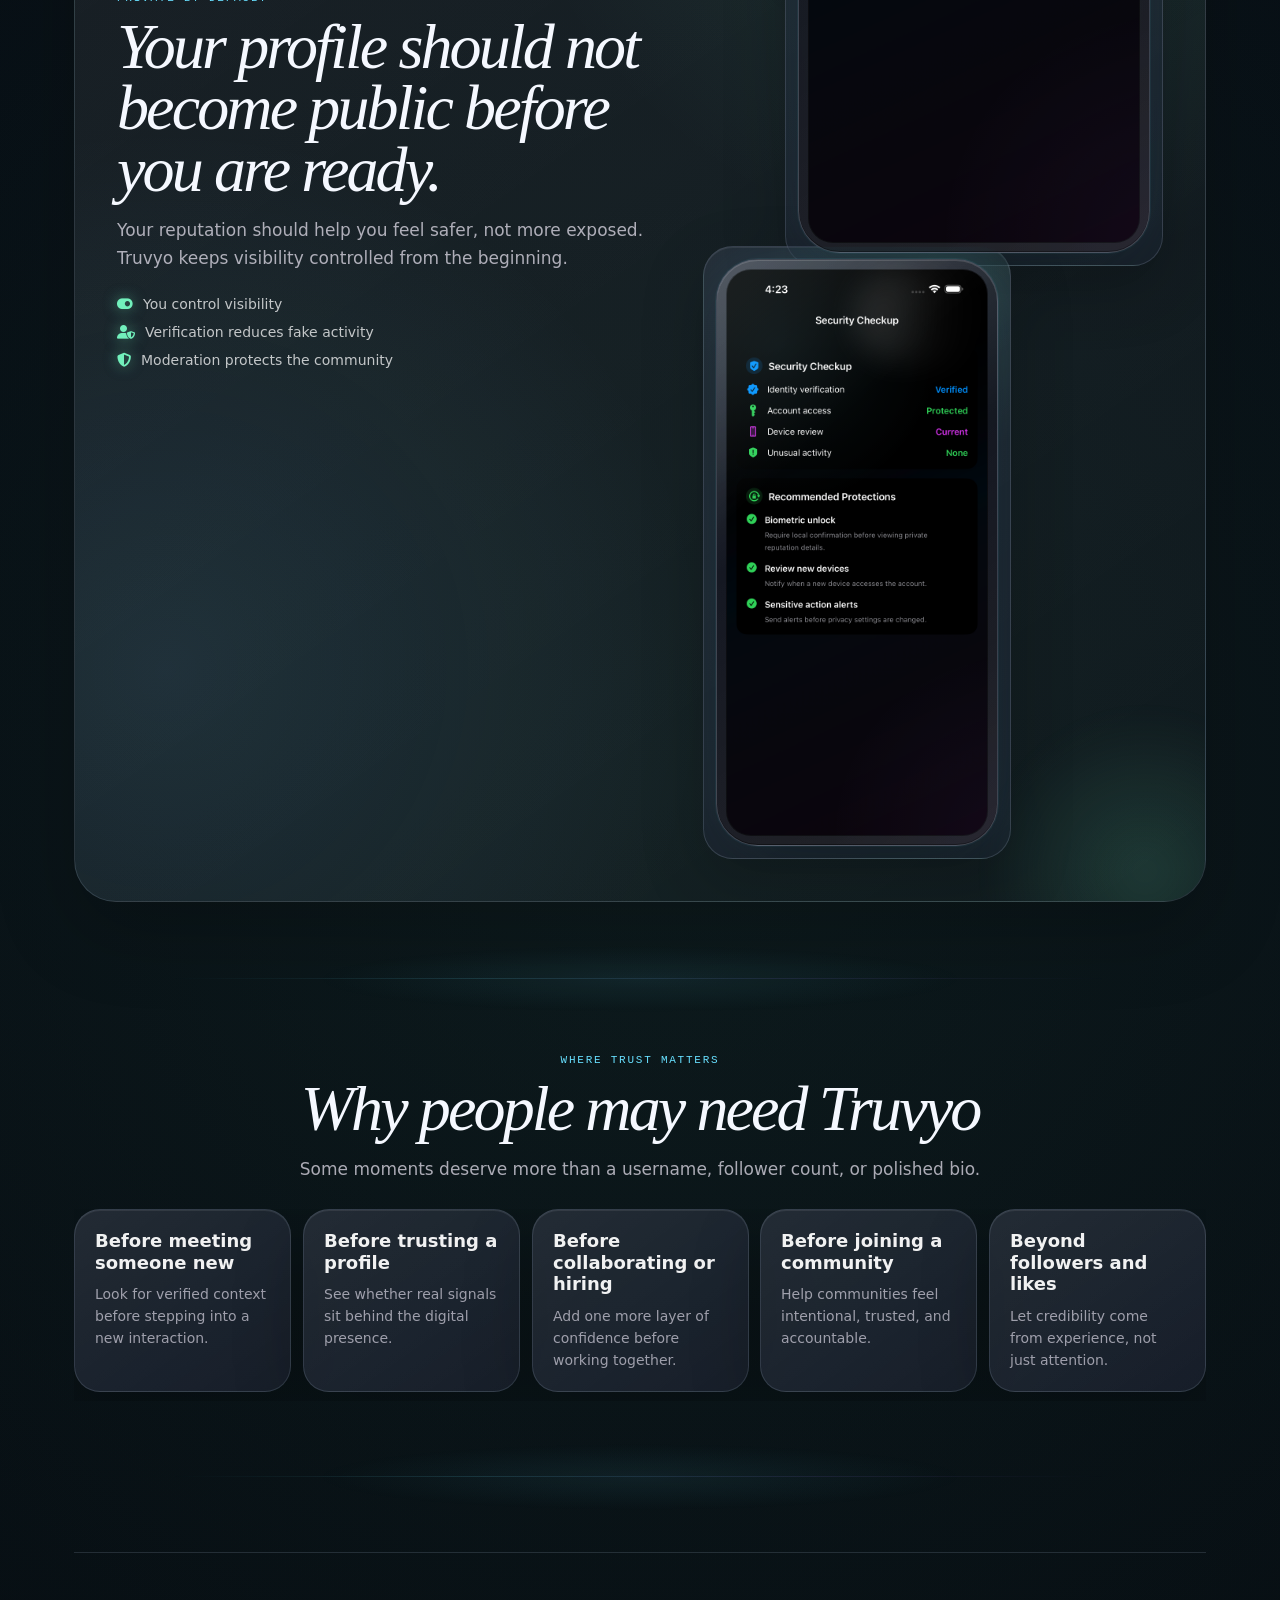
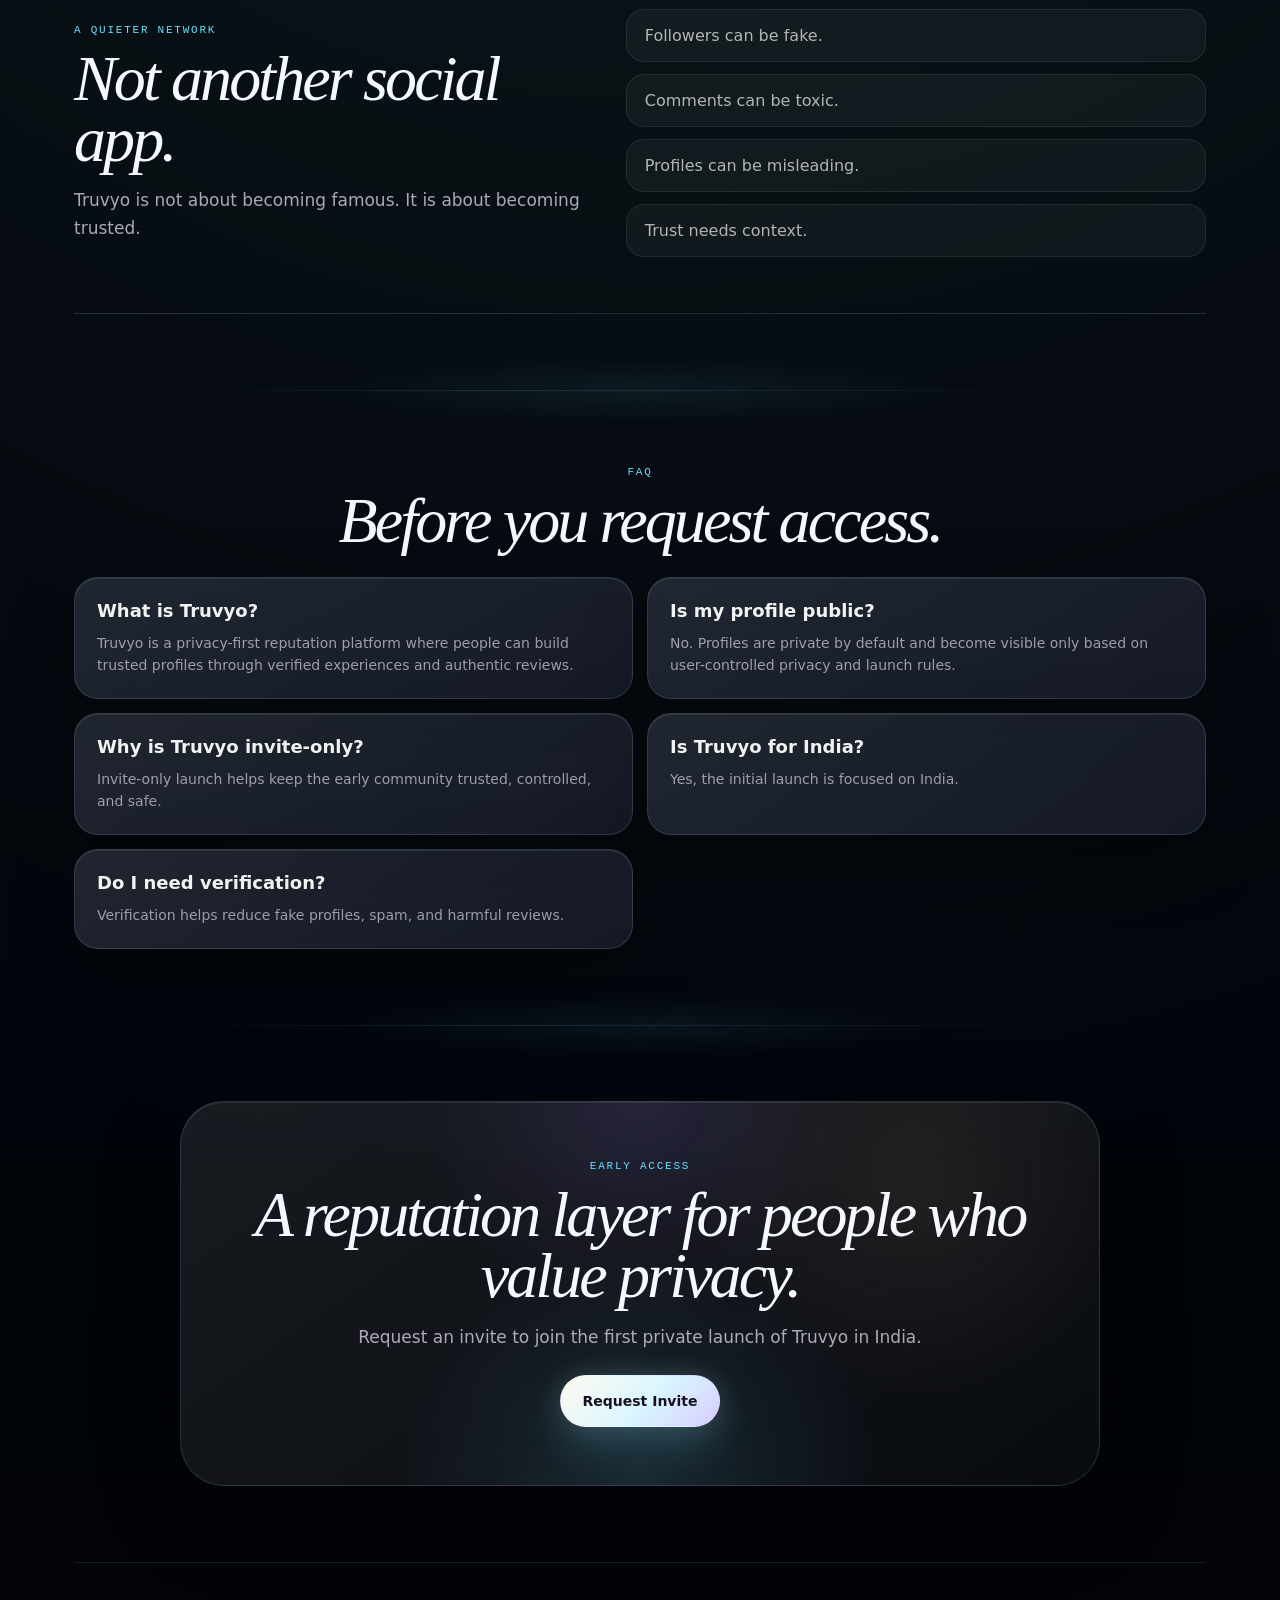
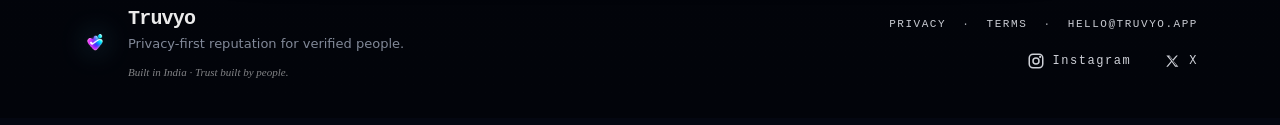
==== commit 634be49a: "Fix Truvyo footer links disappearing after load" ====
--- a/index.html
+++ b/index.html
@@ -1697,6 +1697,24 @@
       background-size: 100% 1px;
     }
 
+    footer,
+    footer a,
+    .footer,
+    .footer a,
+    .social-icons,
+    .social-icons a,
+    .footer-social-icon {
+      opacity: 1;
+      visibility: visible;
+    }
+
+    footer,
+    .footer,
+    .social-icons,
+    .footer-social-icon {
+      transform: none;
+    }
+
     .footer-brand {
       display: flex;
       align-items: center;
@@ -2788,7 +2806,7 @@
       </div>
     </section>
 
-    <footer class="footer reveal">
+    <footer class="footer">
       <div class="footer-brand">
         <img src="logo.png" alt="Truvyo logo" />
         <div>
@@ -2841,15 +2859,13 @@
         ".use-case",
         ".social-panel",
         ".faq-item",
-        ".closing-card",
-        ".footer",
-        ".footer a"
+        ".closing-card"
       ];
 
       const revealTargets = Array.from(new Set(
         document.querySelectorAll(revealSelectors.join(", "))
       ));
-      const revealOnceSelector = ".hero, .waitlist-panel, .footer, .footer a";
+      const revealOnceSelector = ".hero, .waitlist-panel";
       const enableRevealReset = !isTouchDevice;
       let lastScrollY = window.scrollY;
       let scrollDirection = "down";
@@ -2874,9 +2890,7 @@
           el.dataset.revealOnce = "true";
         }
 
-        if (el.matches(".footer a")) {
-          el.classList.add("footer-link");
-        } else if (!el.classList.contains("reveal") && !el.classList.contains("reveal-item")) {
+        if (!el.classList.contains("reveal") && !el.classList.contains("reveal-item")) {
           el.classList.add("reveal-node");
         }
 
@@ -2899,9 +2913,8 @@
         }
 
         const inSection = el.closest(".section") && !el.classList.contains("section");
-        const footerLink = el.matches(".footer a");
         const baseDelay = inSection ? 120 : 0;
-        const delay = Math.min(baseDelay + revealIndex(el) * 105, footerLink ? 360 : 520);
+        const delay = Math.min(baseDelay + revealIndex(el) * 105, 520);
         el.style.setProperty("--reveal-delay", delay + "ms");
         el.style.setProperty("--reveal-duration", el.classList.contains("reveal") ? "860ms" : "780ms");
       });
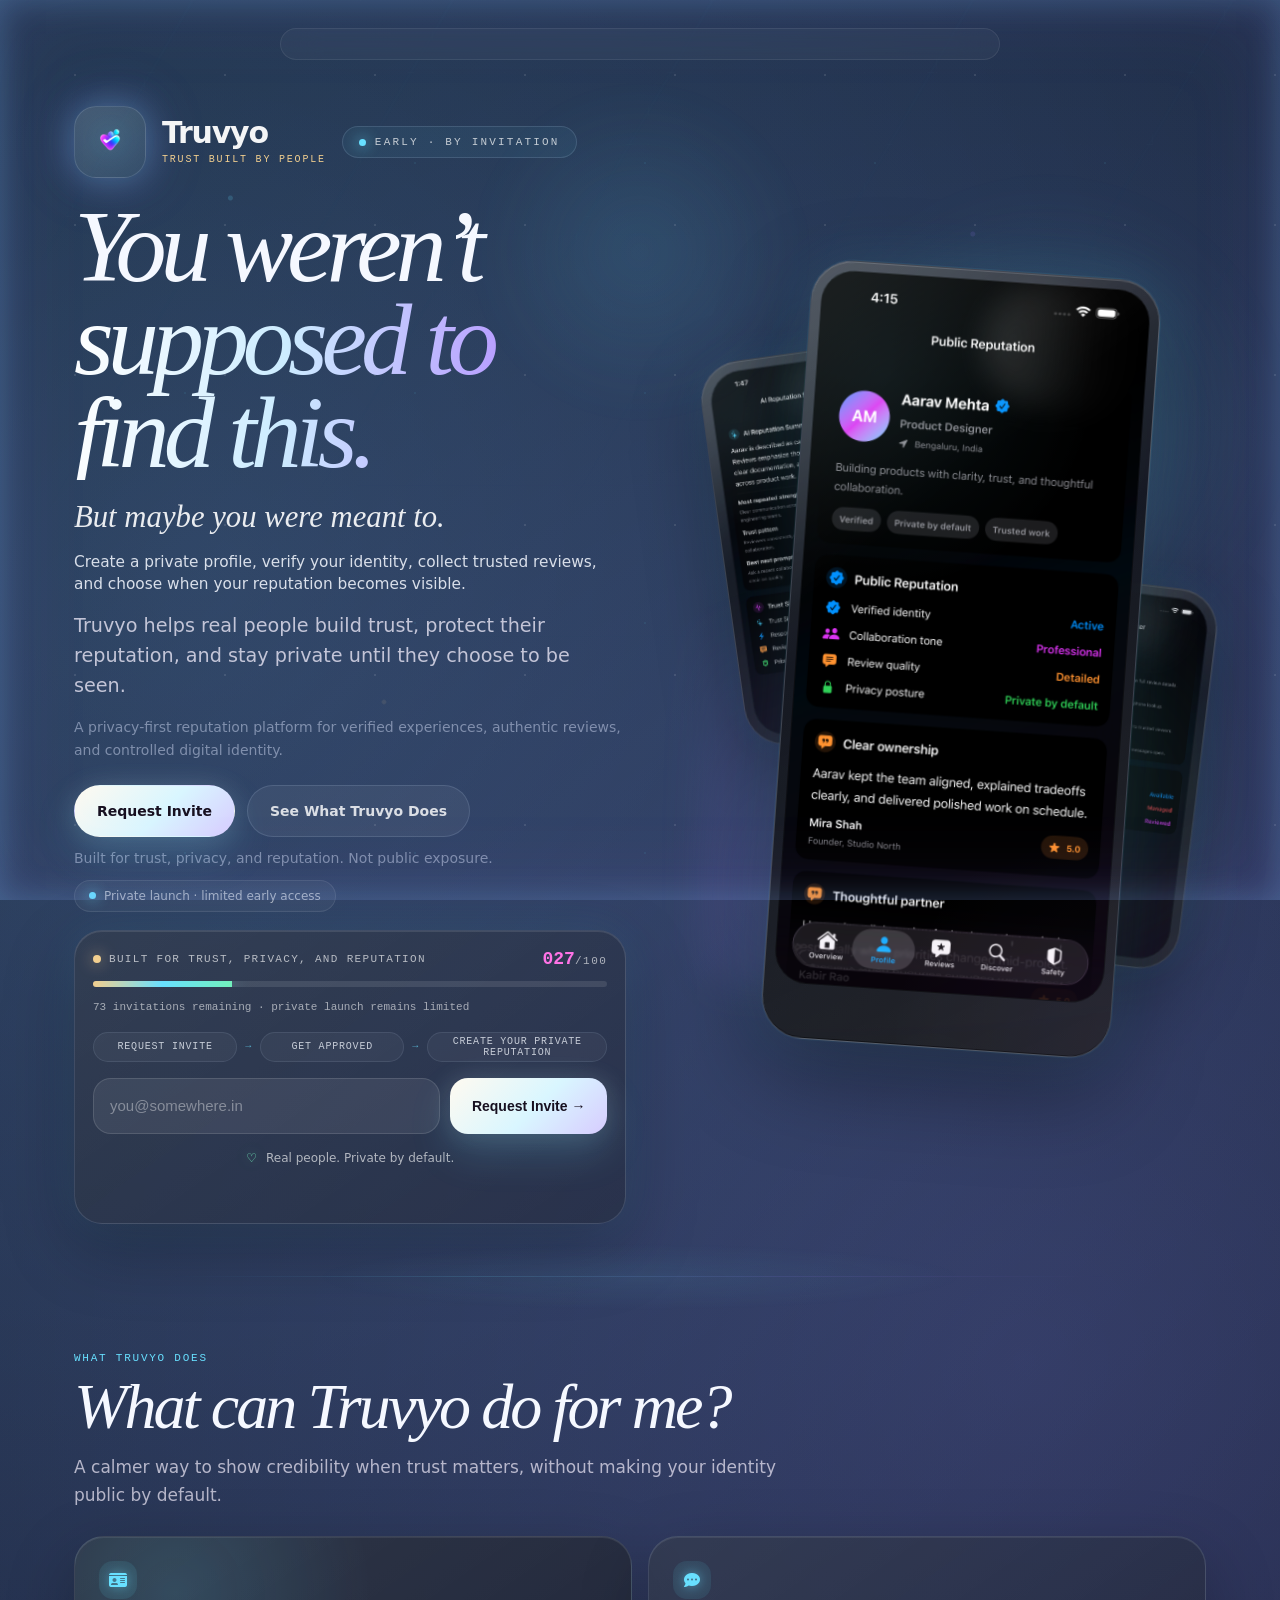
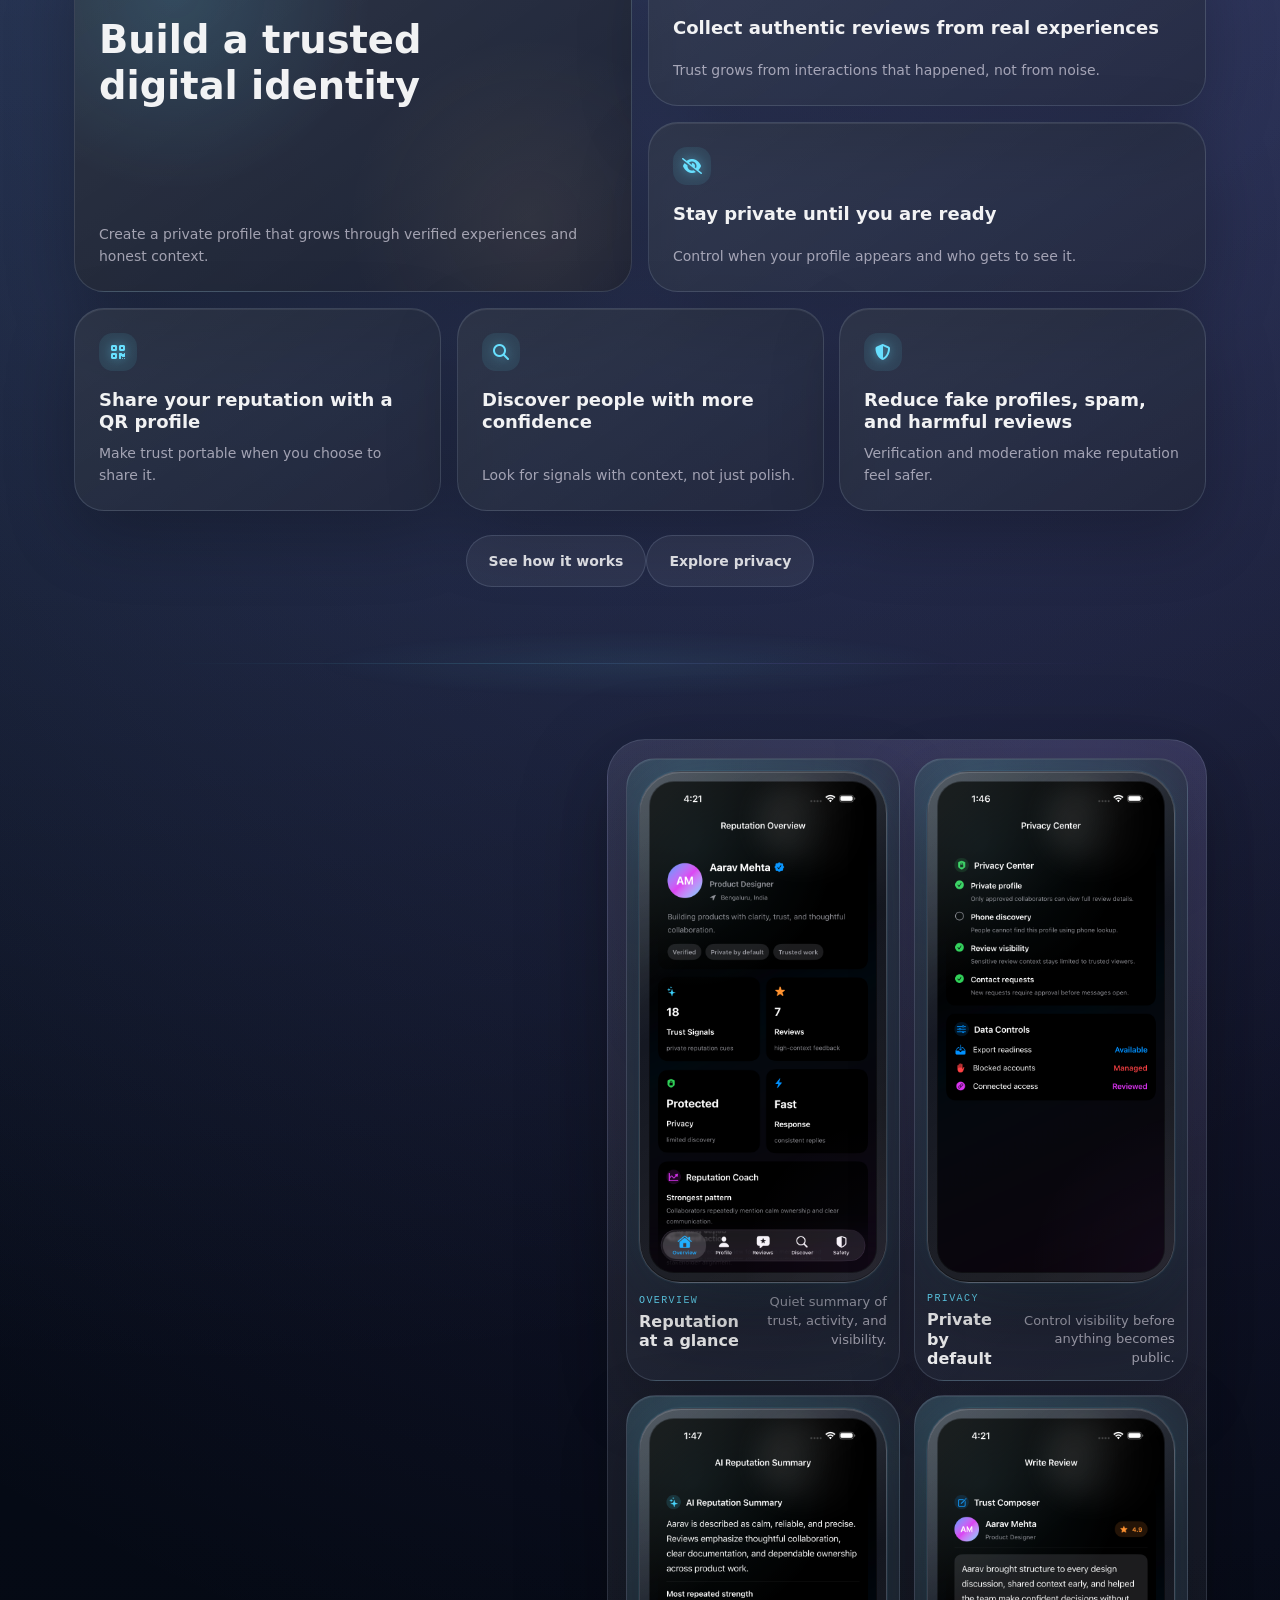
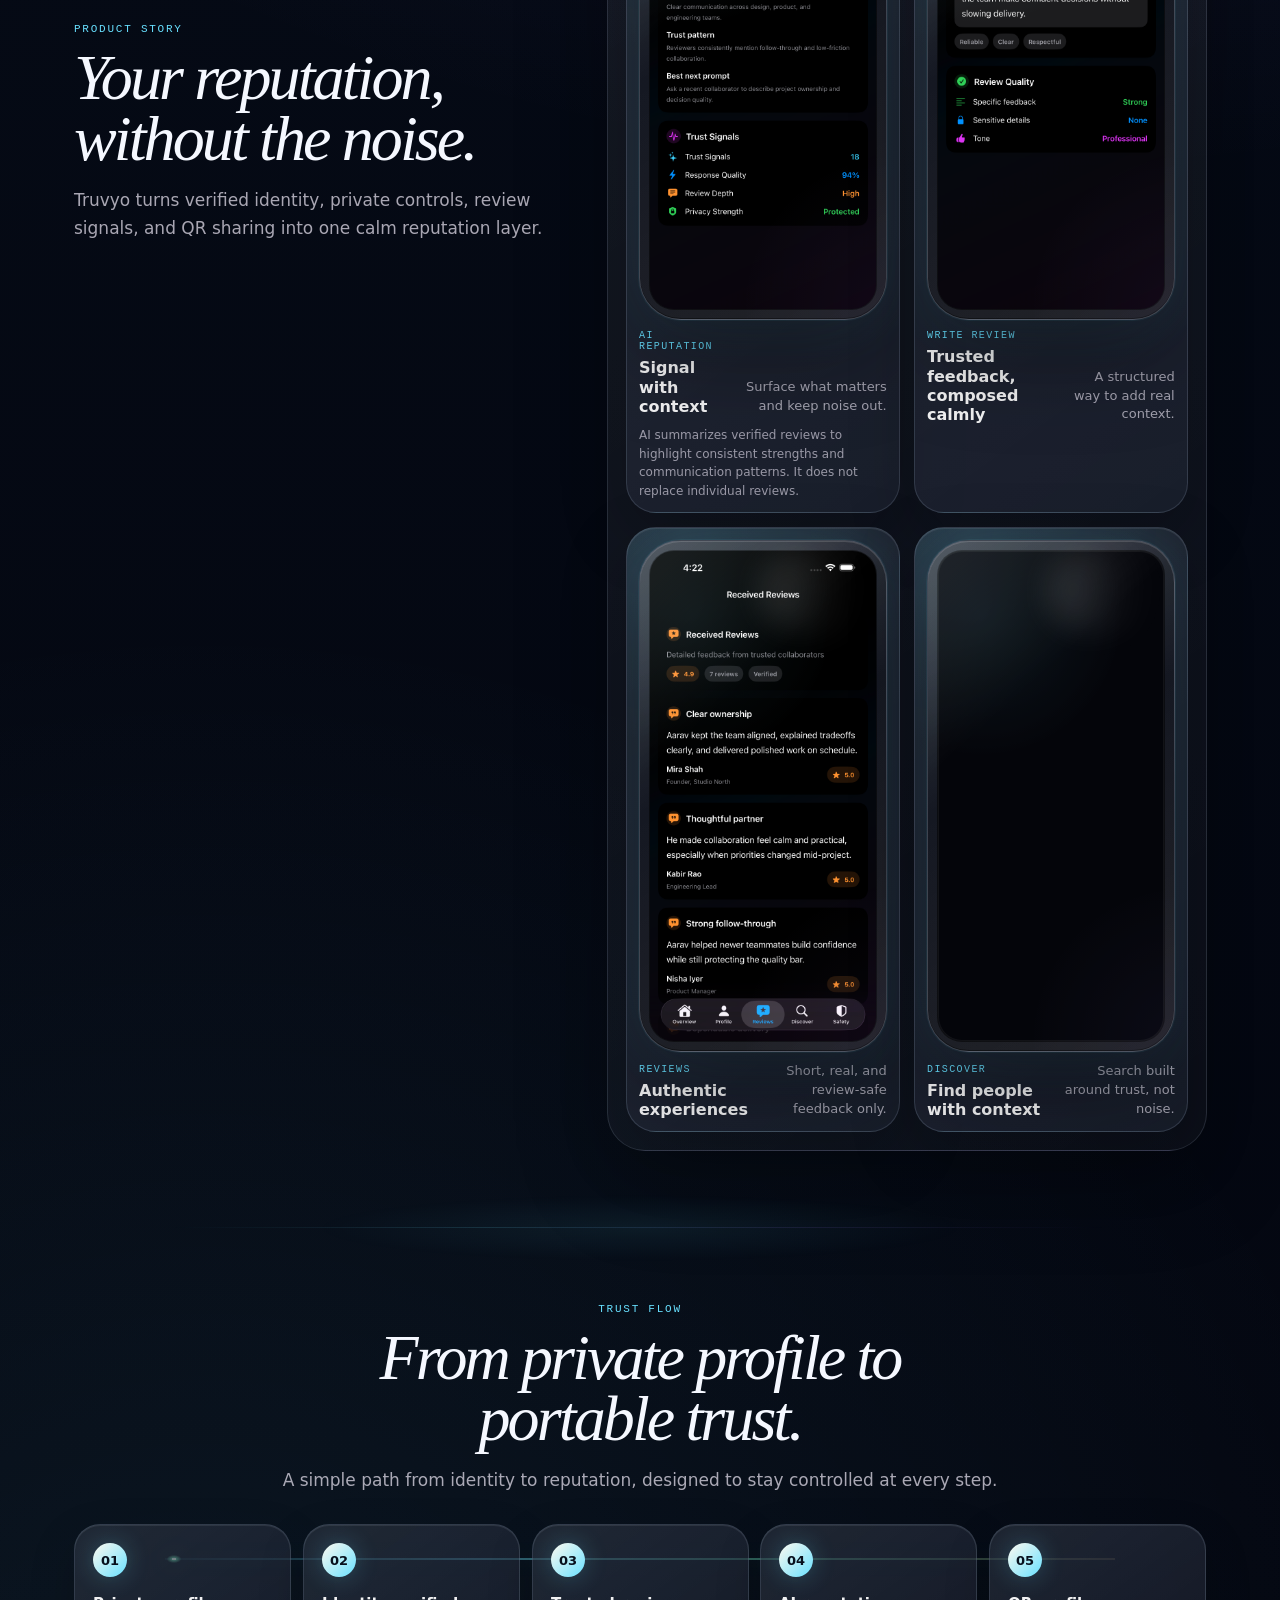
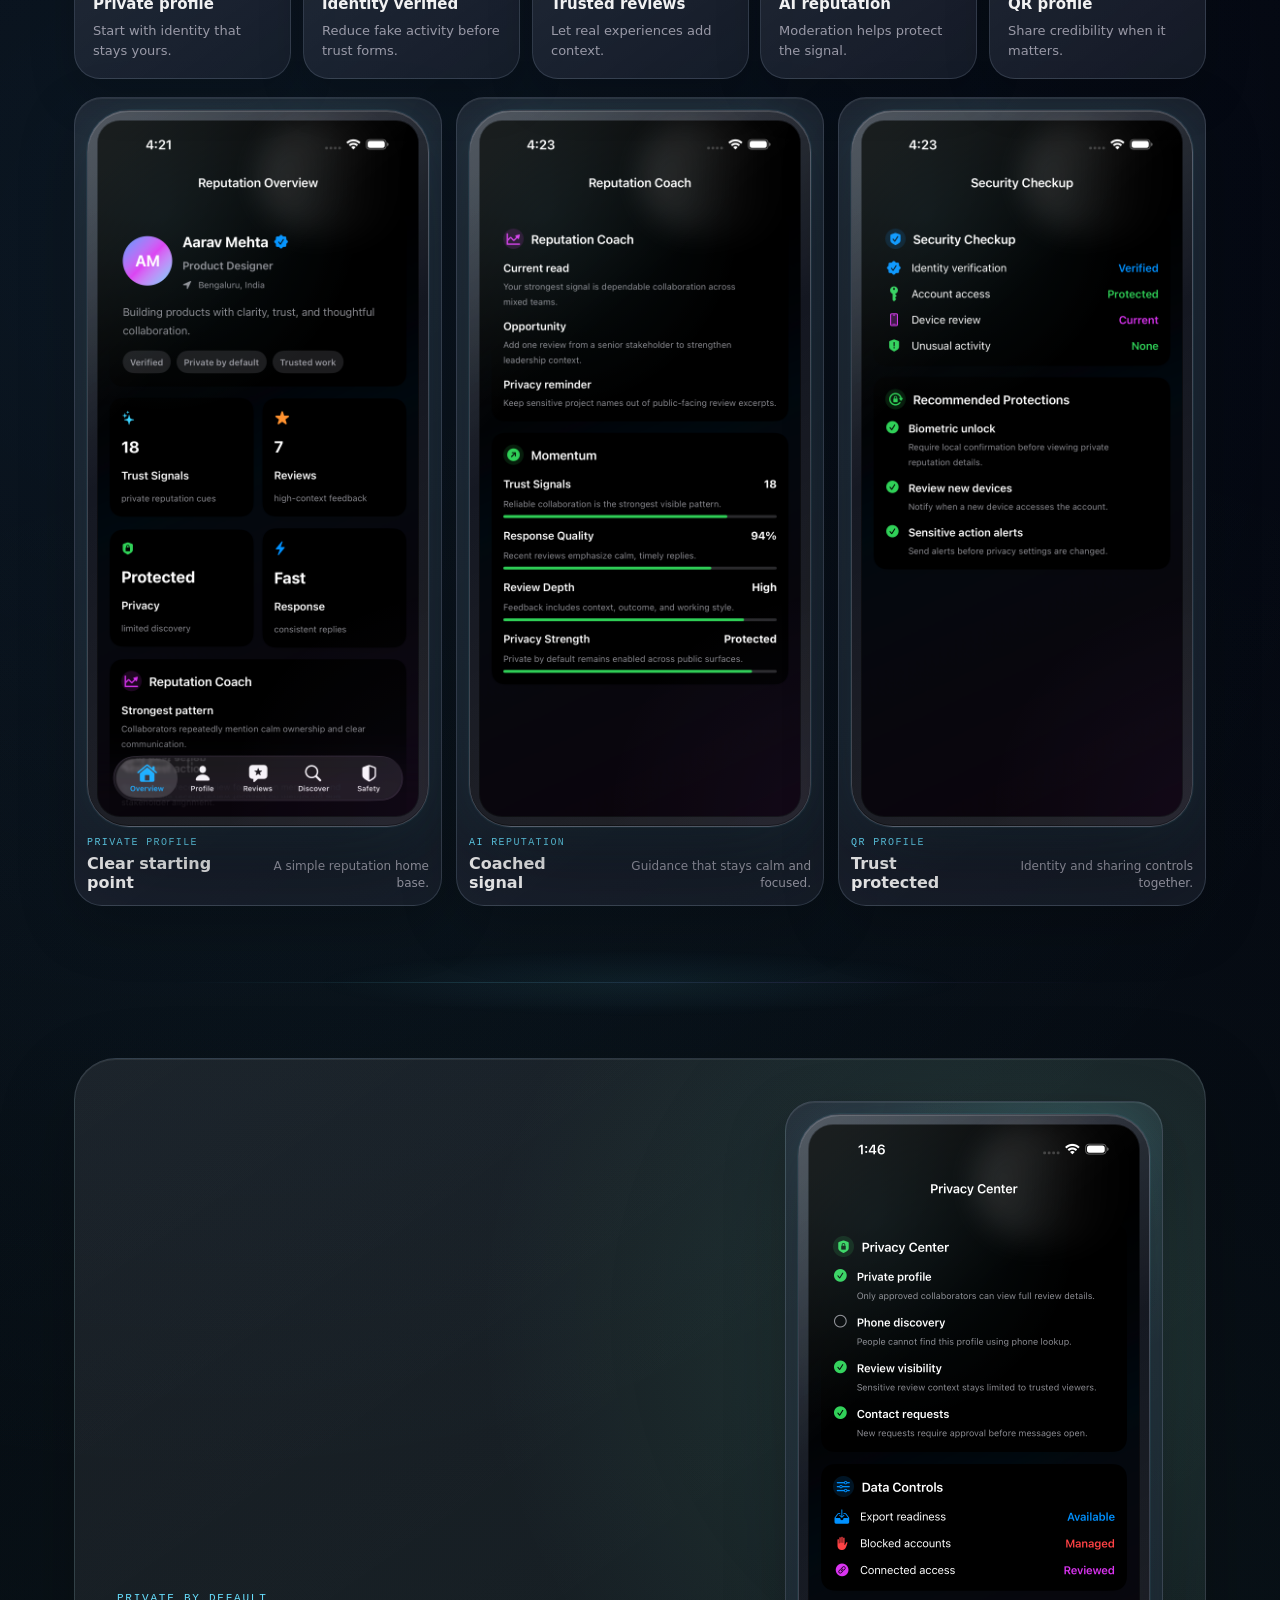
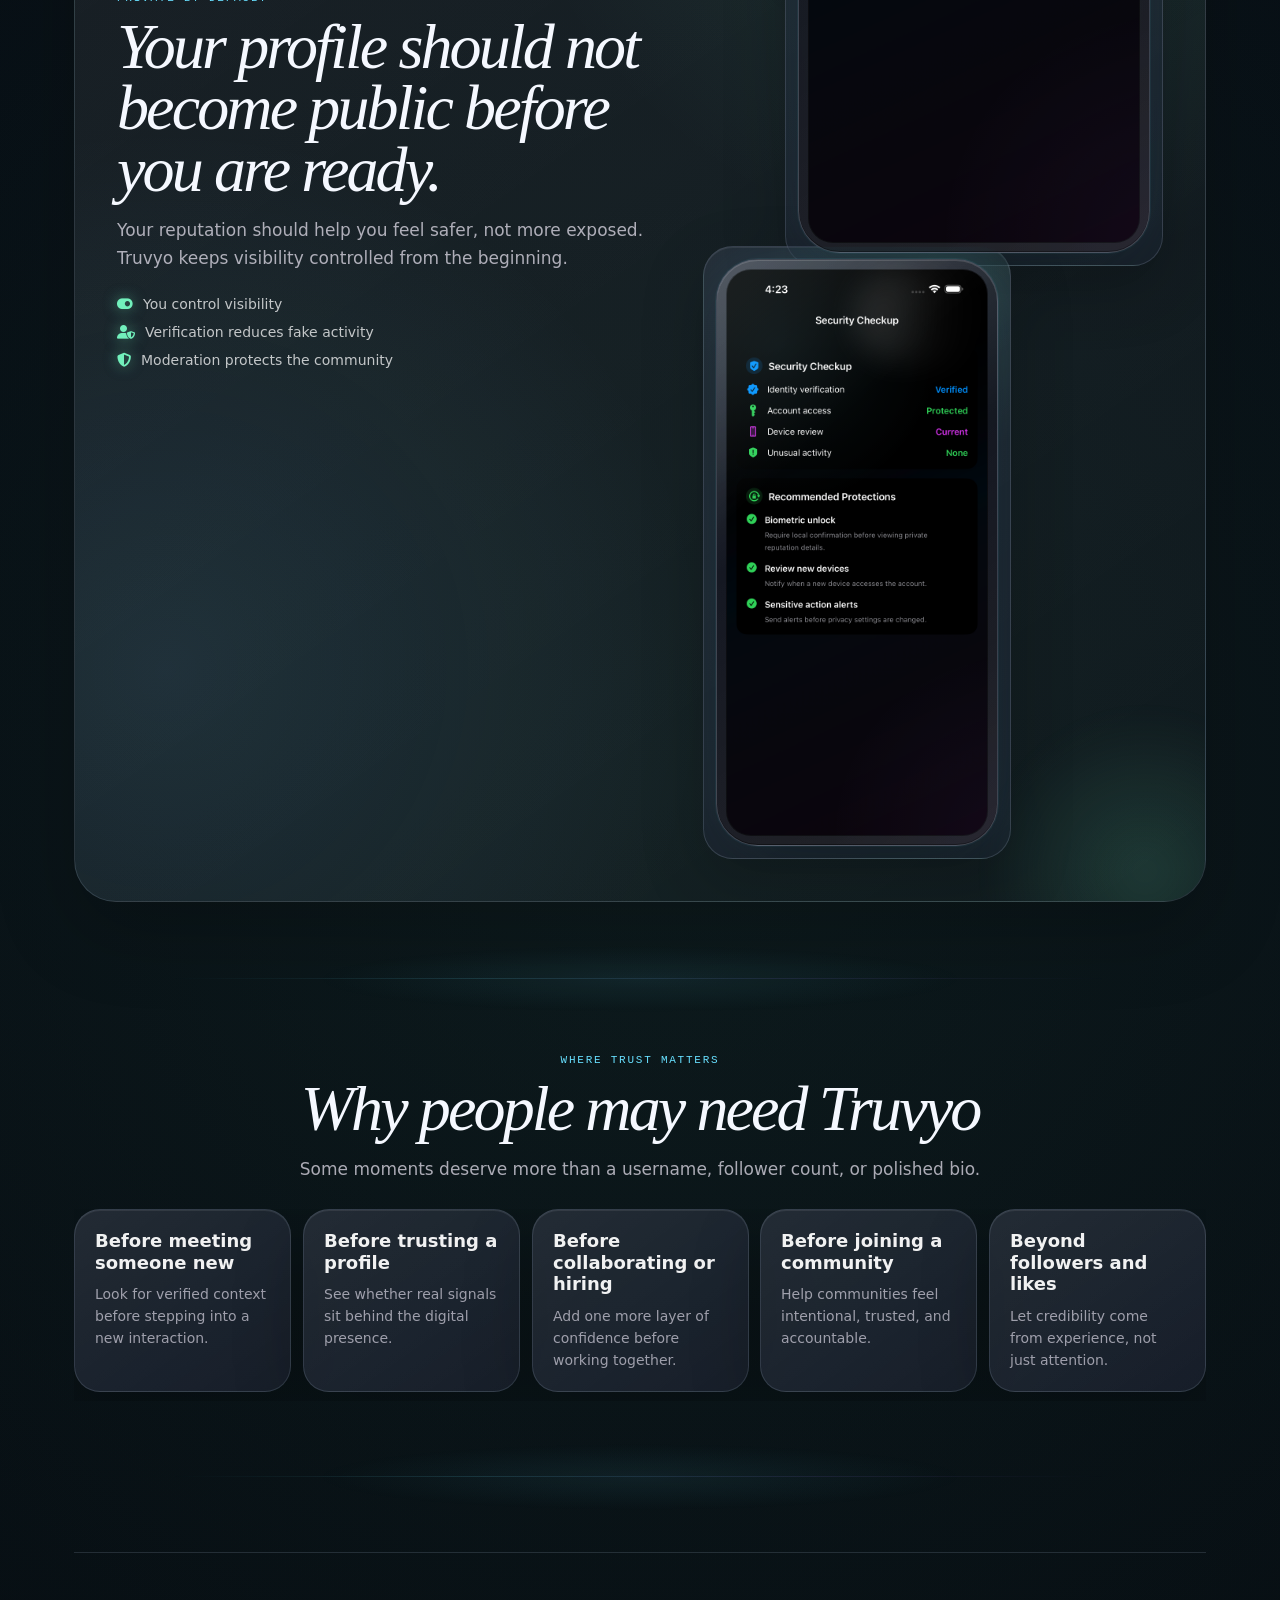
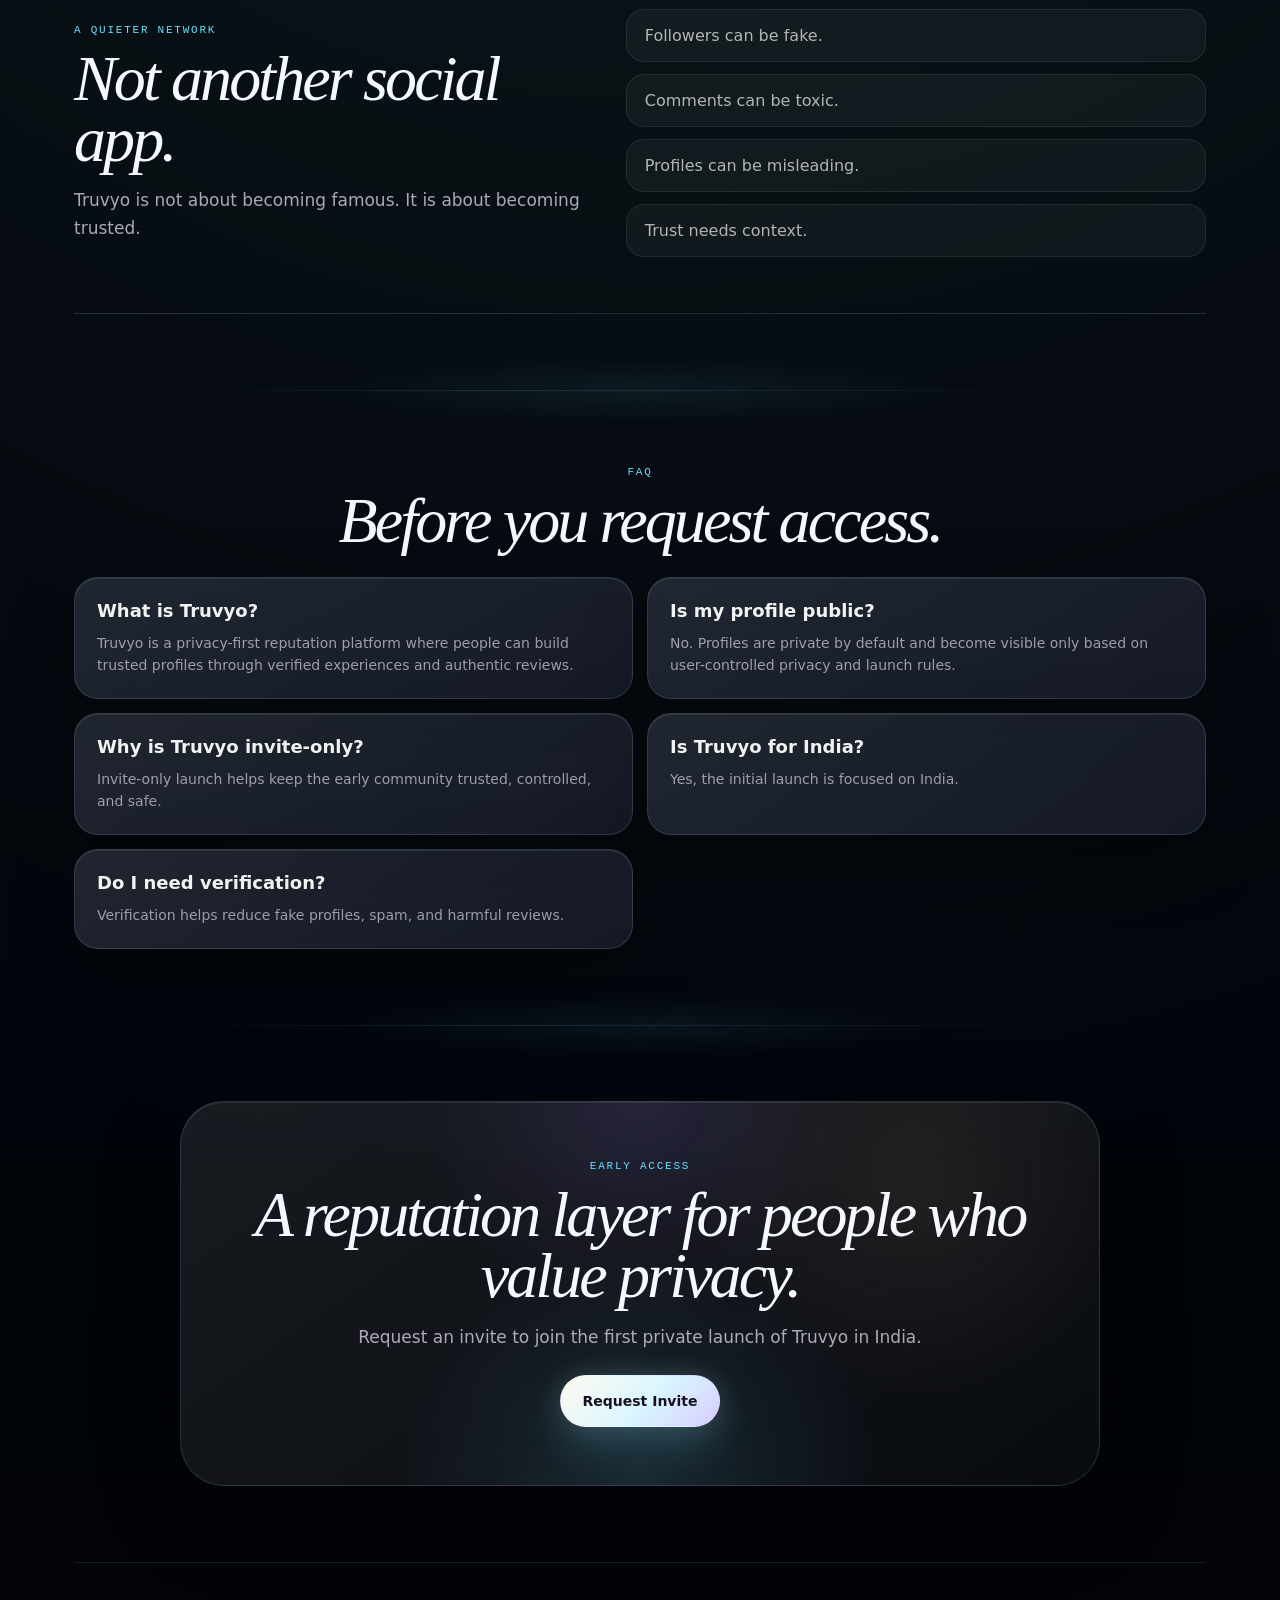
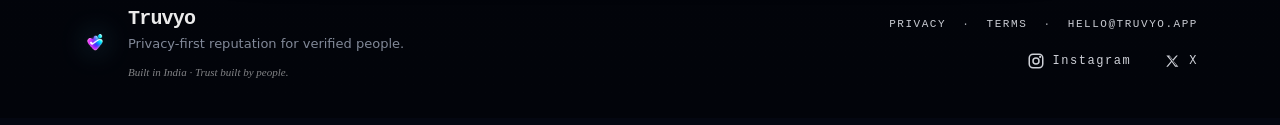
==== commit dd128da3: "Fix Truvyo footer links disappearing after load" ====
--- a/index.html
+++ b/index.html
@@ -1242,8 +1242,7 @@
 
     body.reveal-ready .reveal,
     body.reveal-ready .reveal-item,
-    body.reveal-ready .reveal-node,
-    body.reveal-ready .footer-link {
+    body.reveal-ready .reveal-node {
       --reveal-x: 0;
       --reveal-y: 30px;
       --reveal-scale: 1;
@@ -1273,8 +1272,7 @@
 
     body.reveal-ready .reveal.is-visible,
     body.reveal-ready .reveal-item.is-visible,
-    body.reveal-ready .reveal-node.is-visible,
-    body.reveal-ready .footer-link.is-visible {
+    body.reveal-ready .reveal-node.is-visible {
       opacity: 1;
       transform: translate3d(0, 0, 0) scale(1);
     }
@@ -2278,7 +2276,6 @@
       body.reveal-ready .reveal,
       body.reveal-ready .reveal-item,
       body.reveal-ready .reveal-node,
-      body.reveal-ready .footer-link,
       body.reveal-ready .reveal.has-revealed:not(.is-visible),
       body.reveal-ready .reveal-item.has-revealed:not(.is-visible),
       body.reveal-ready .reveal-node.has-revealed:not(.is-visible) {
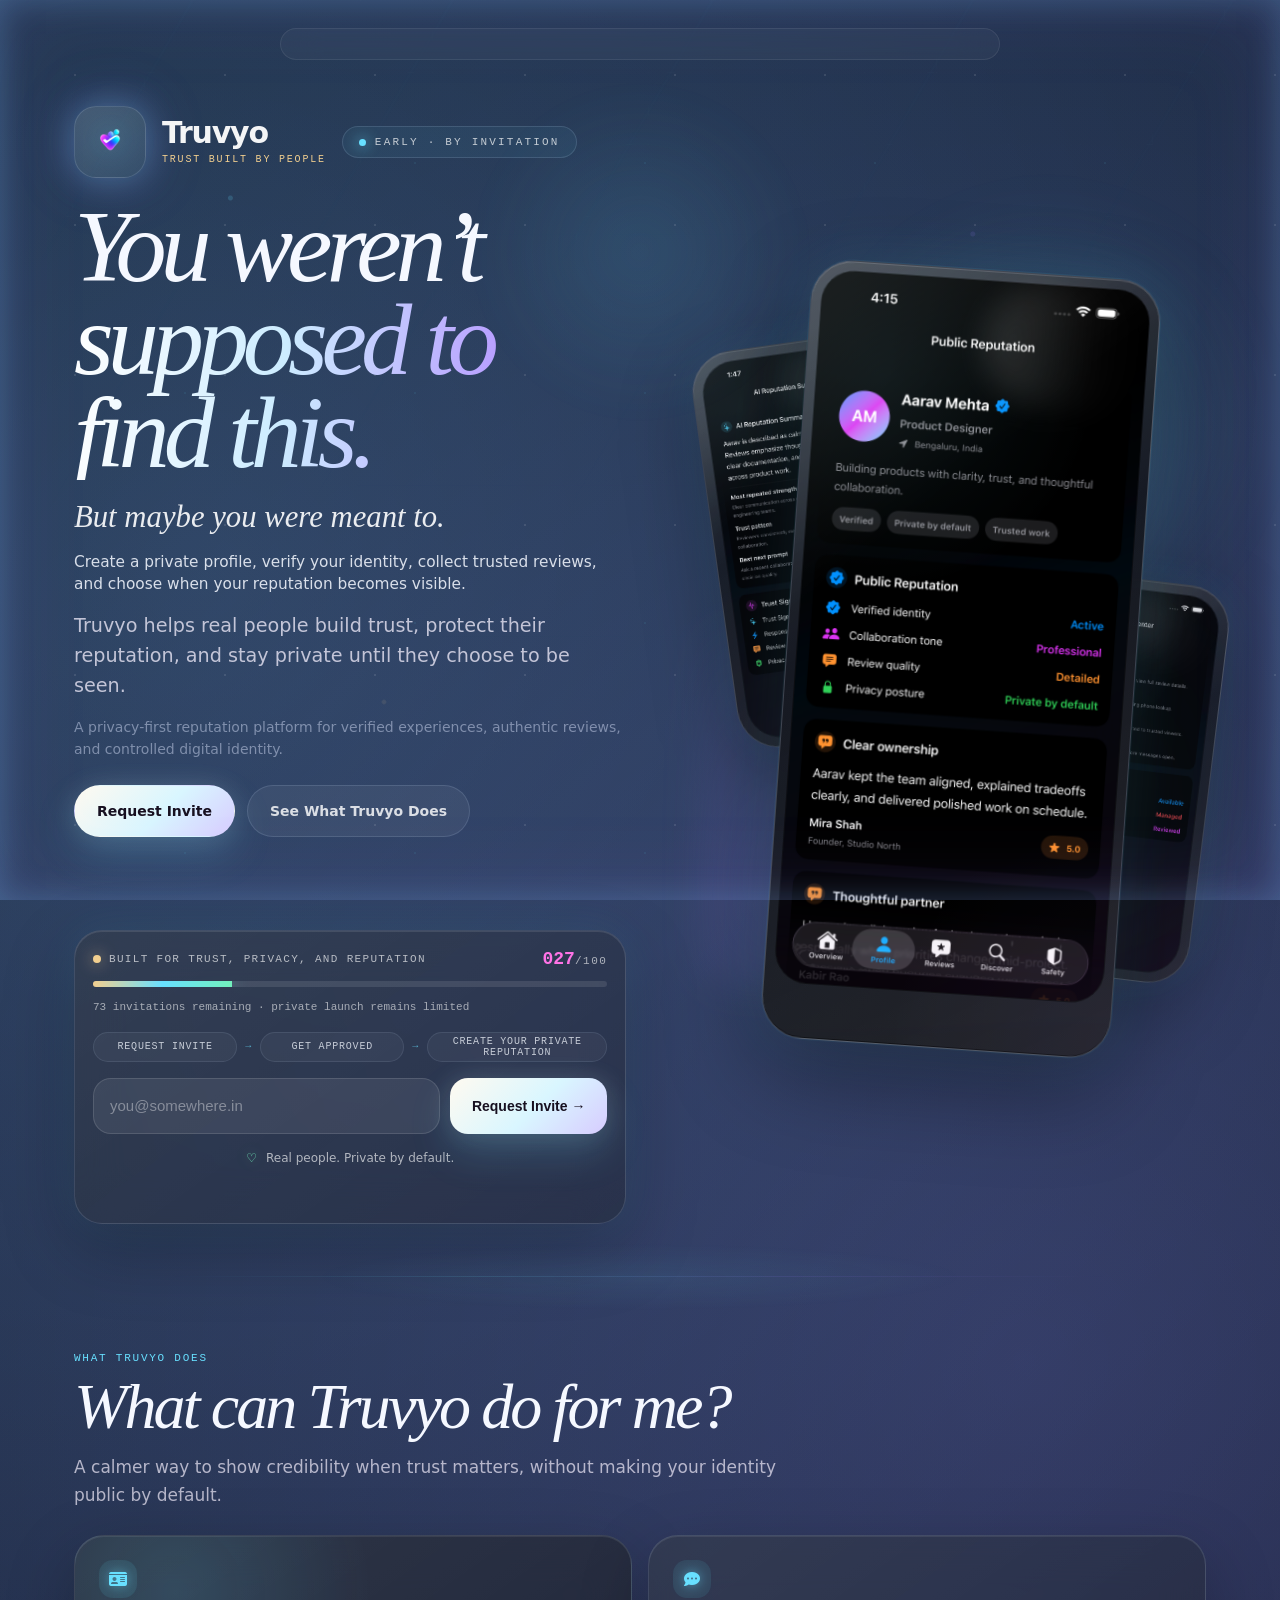
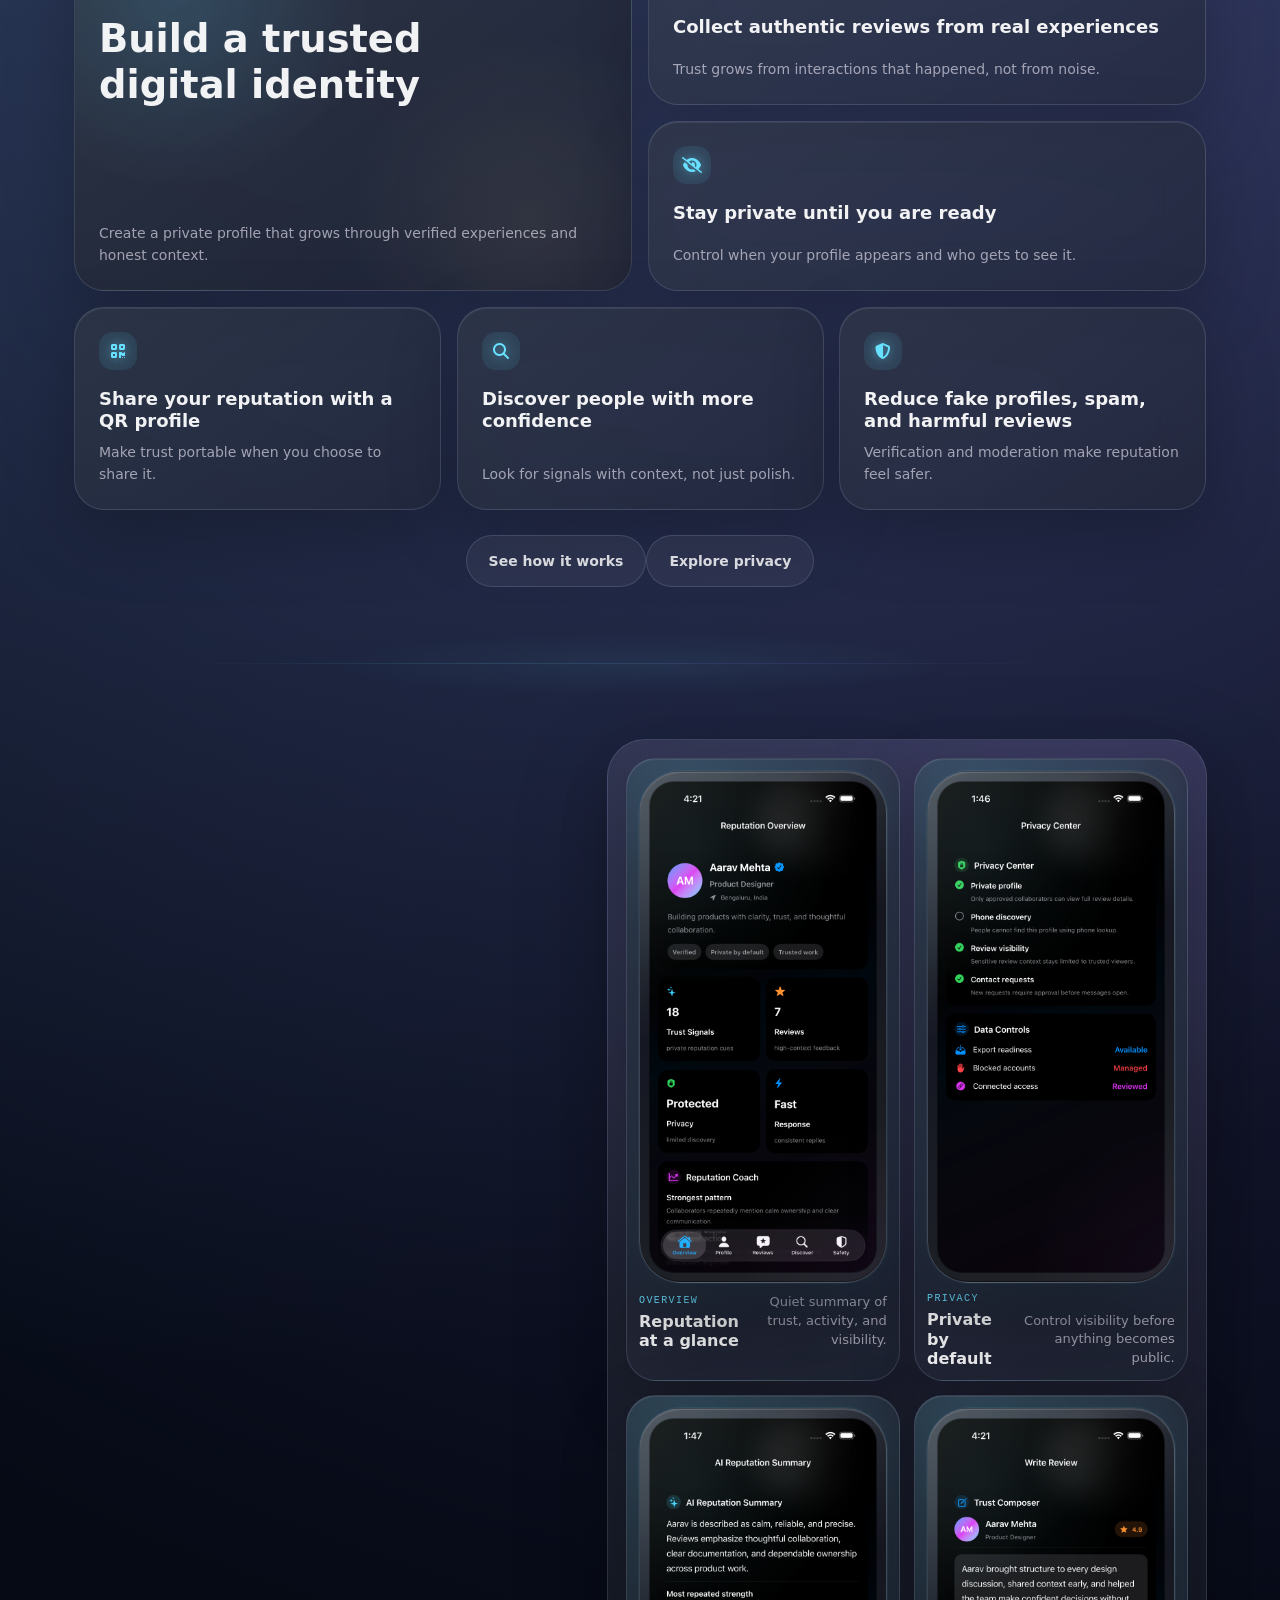
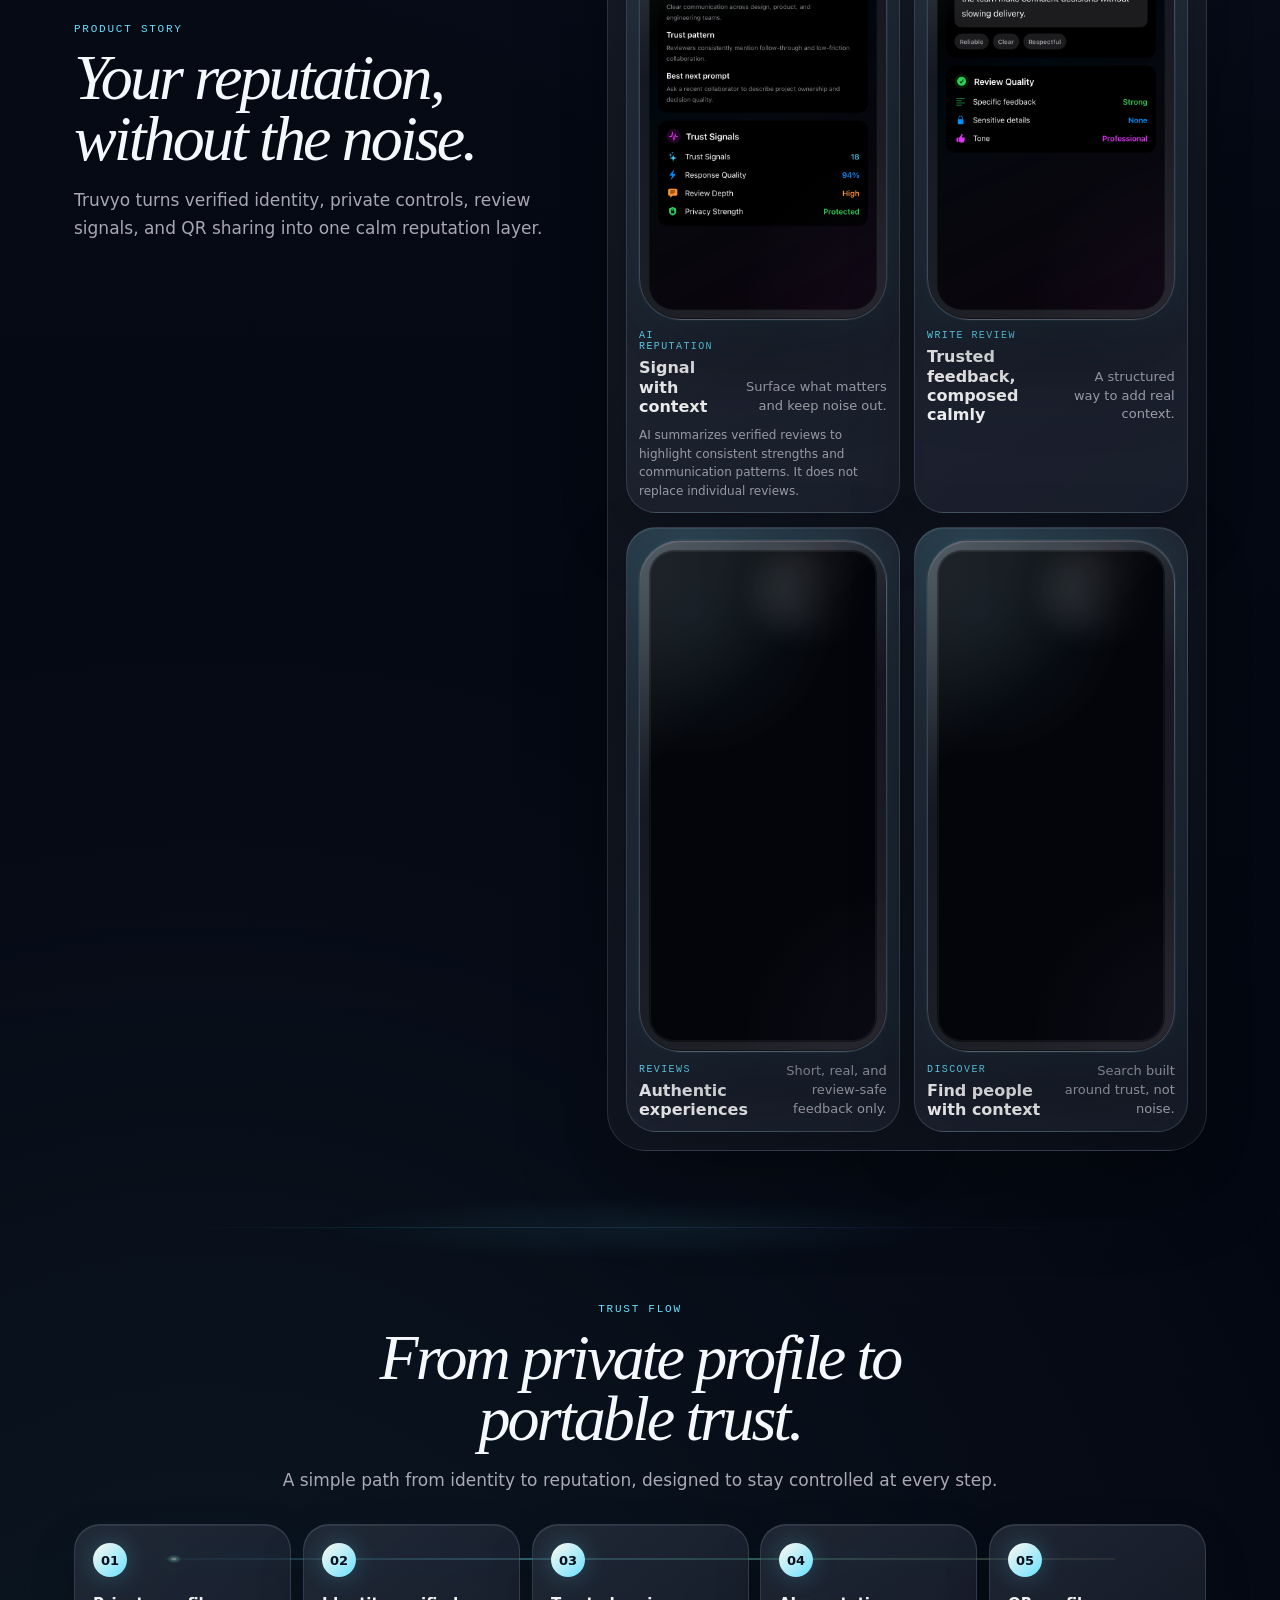
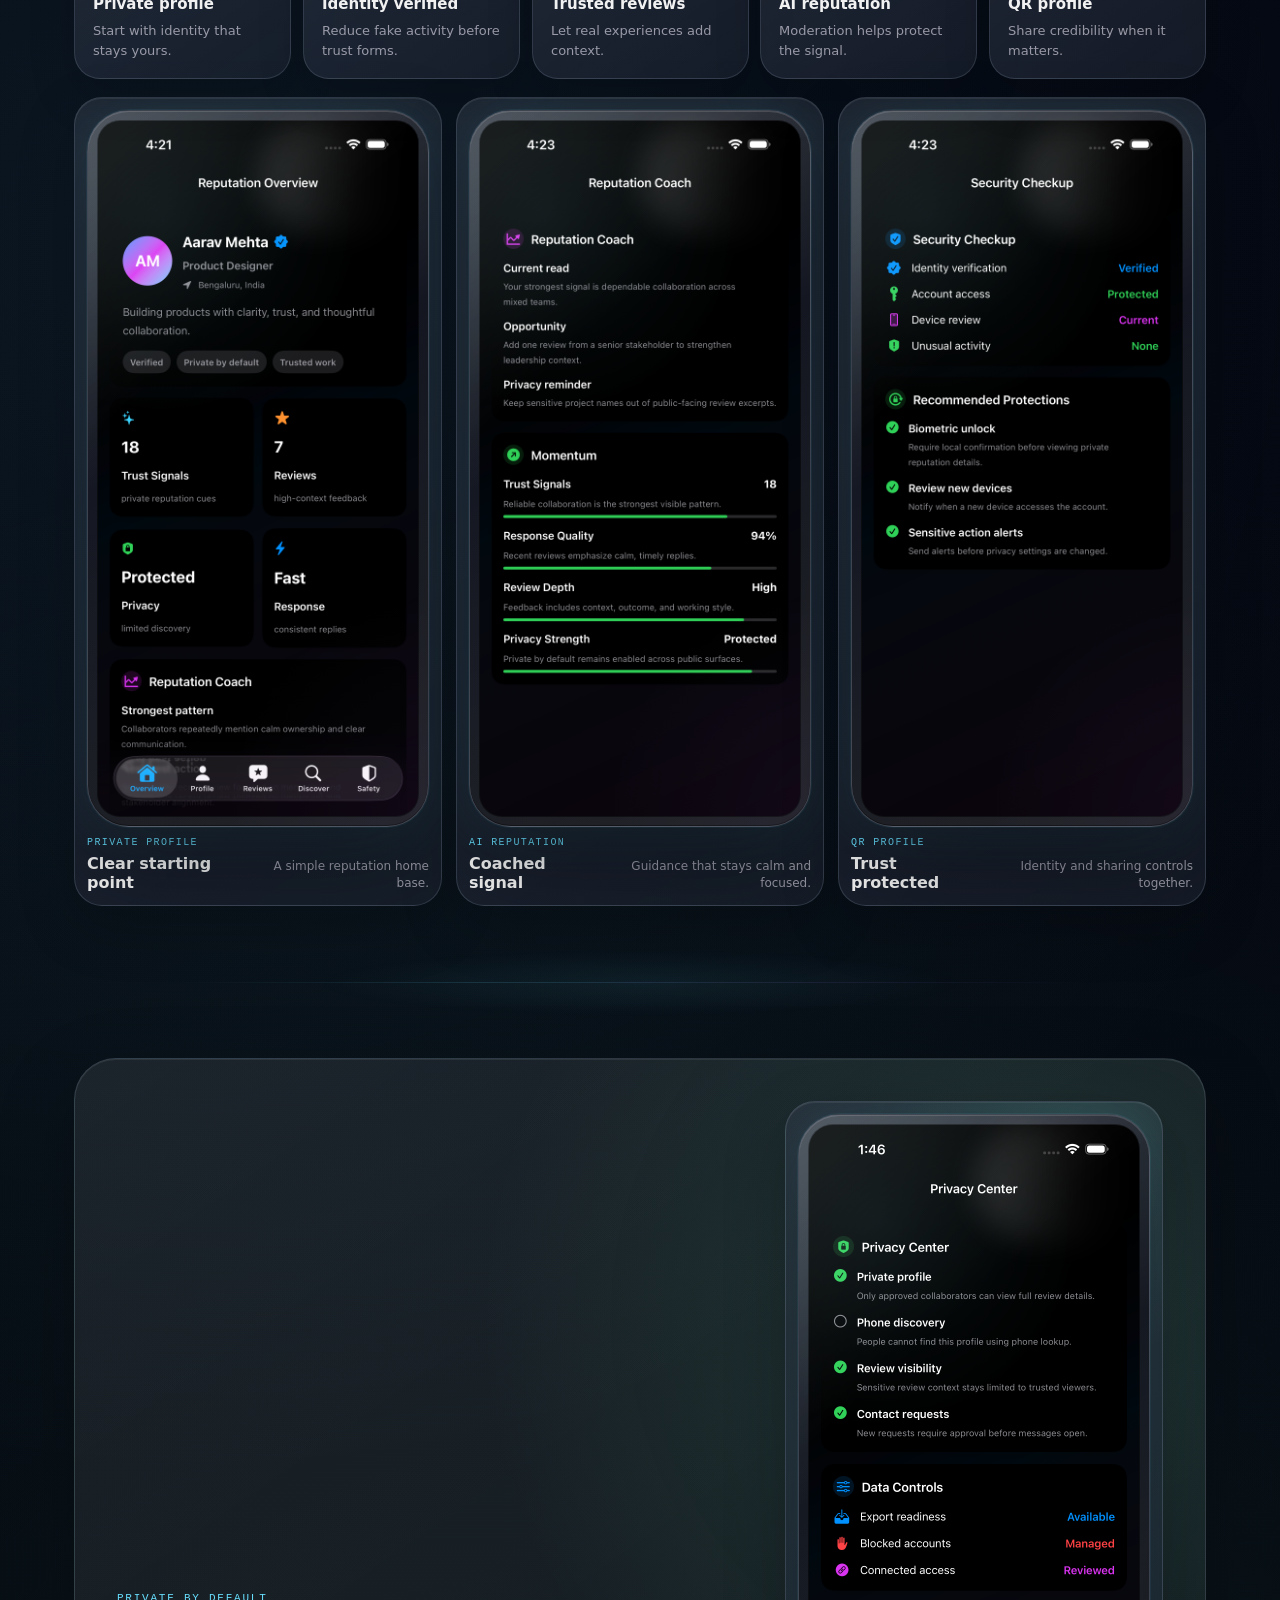
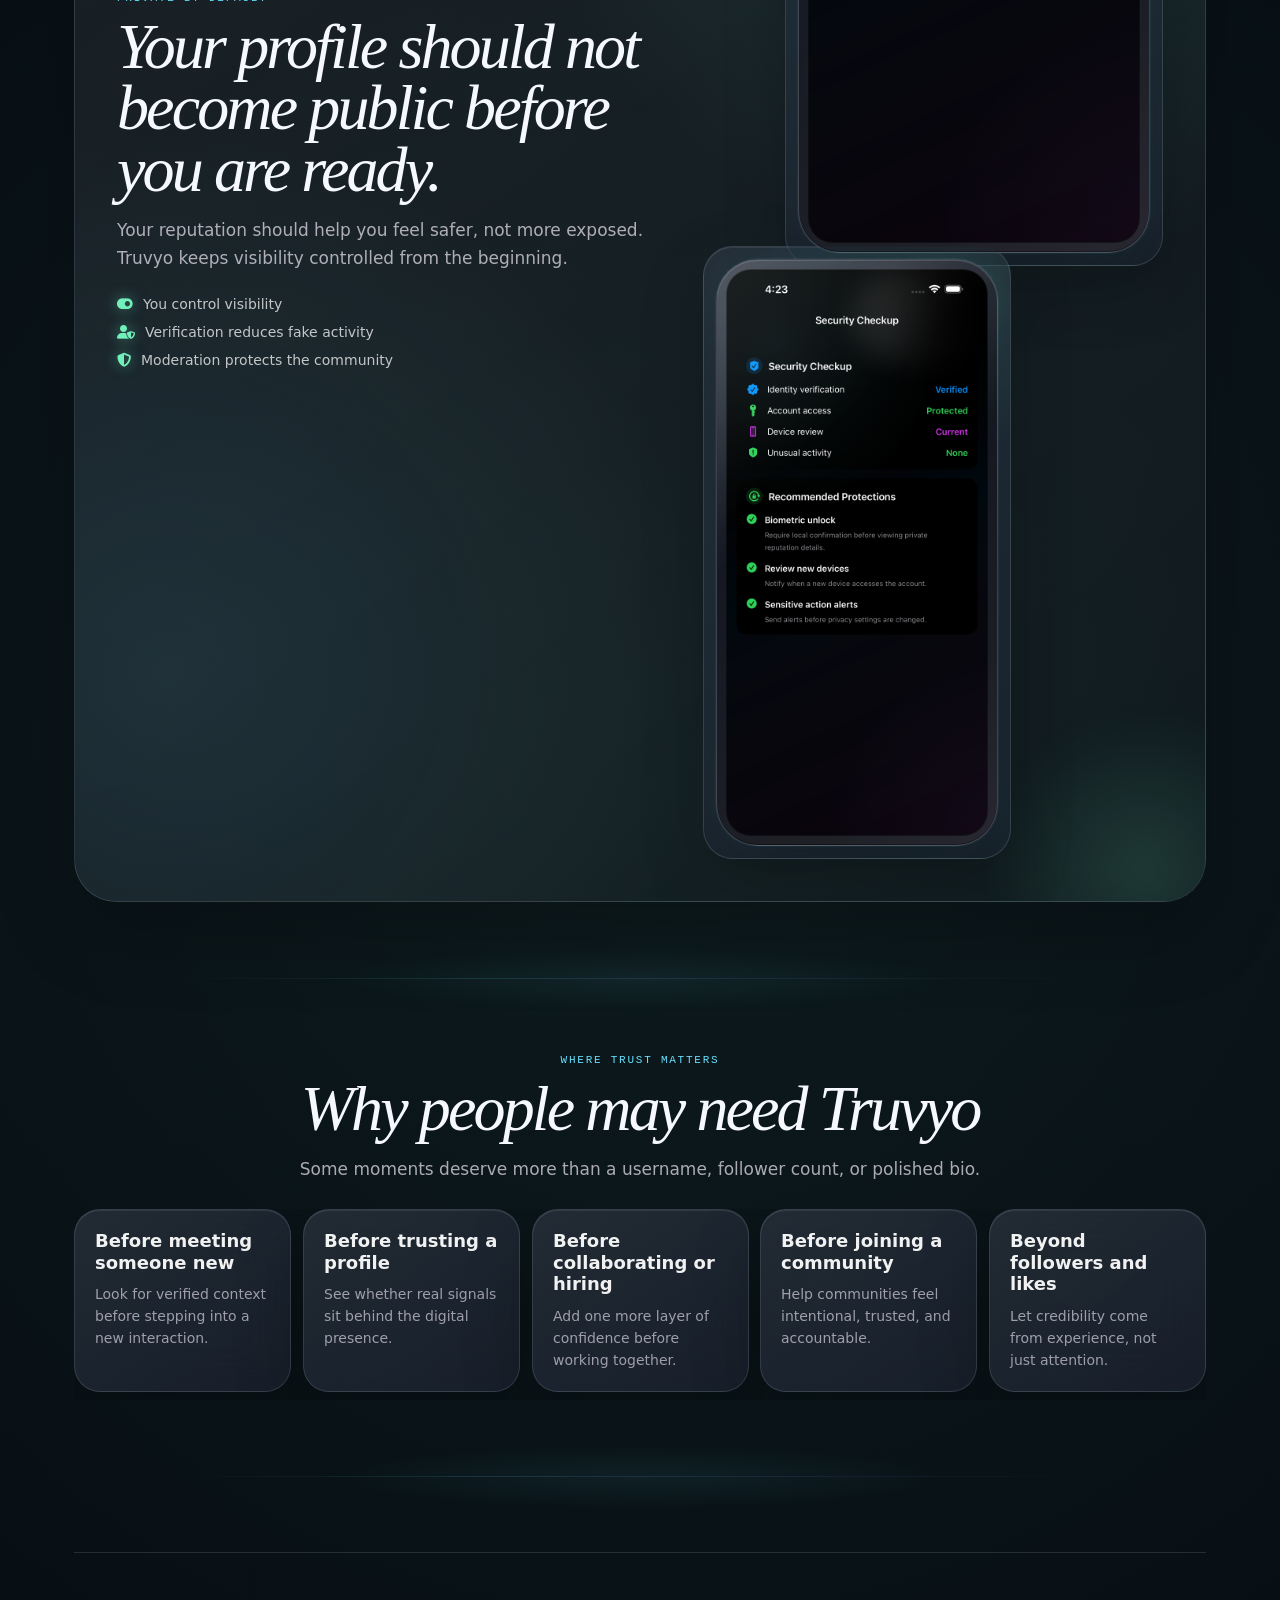
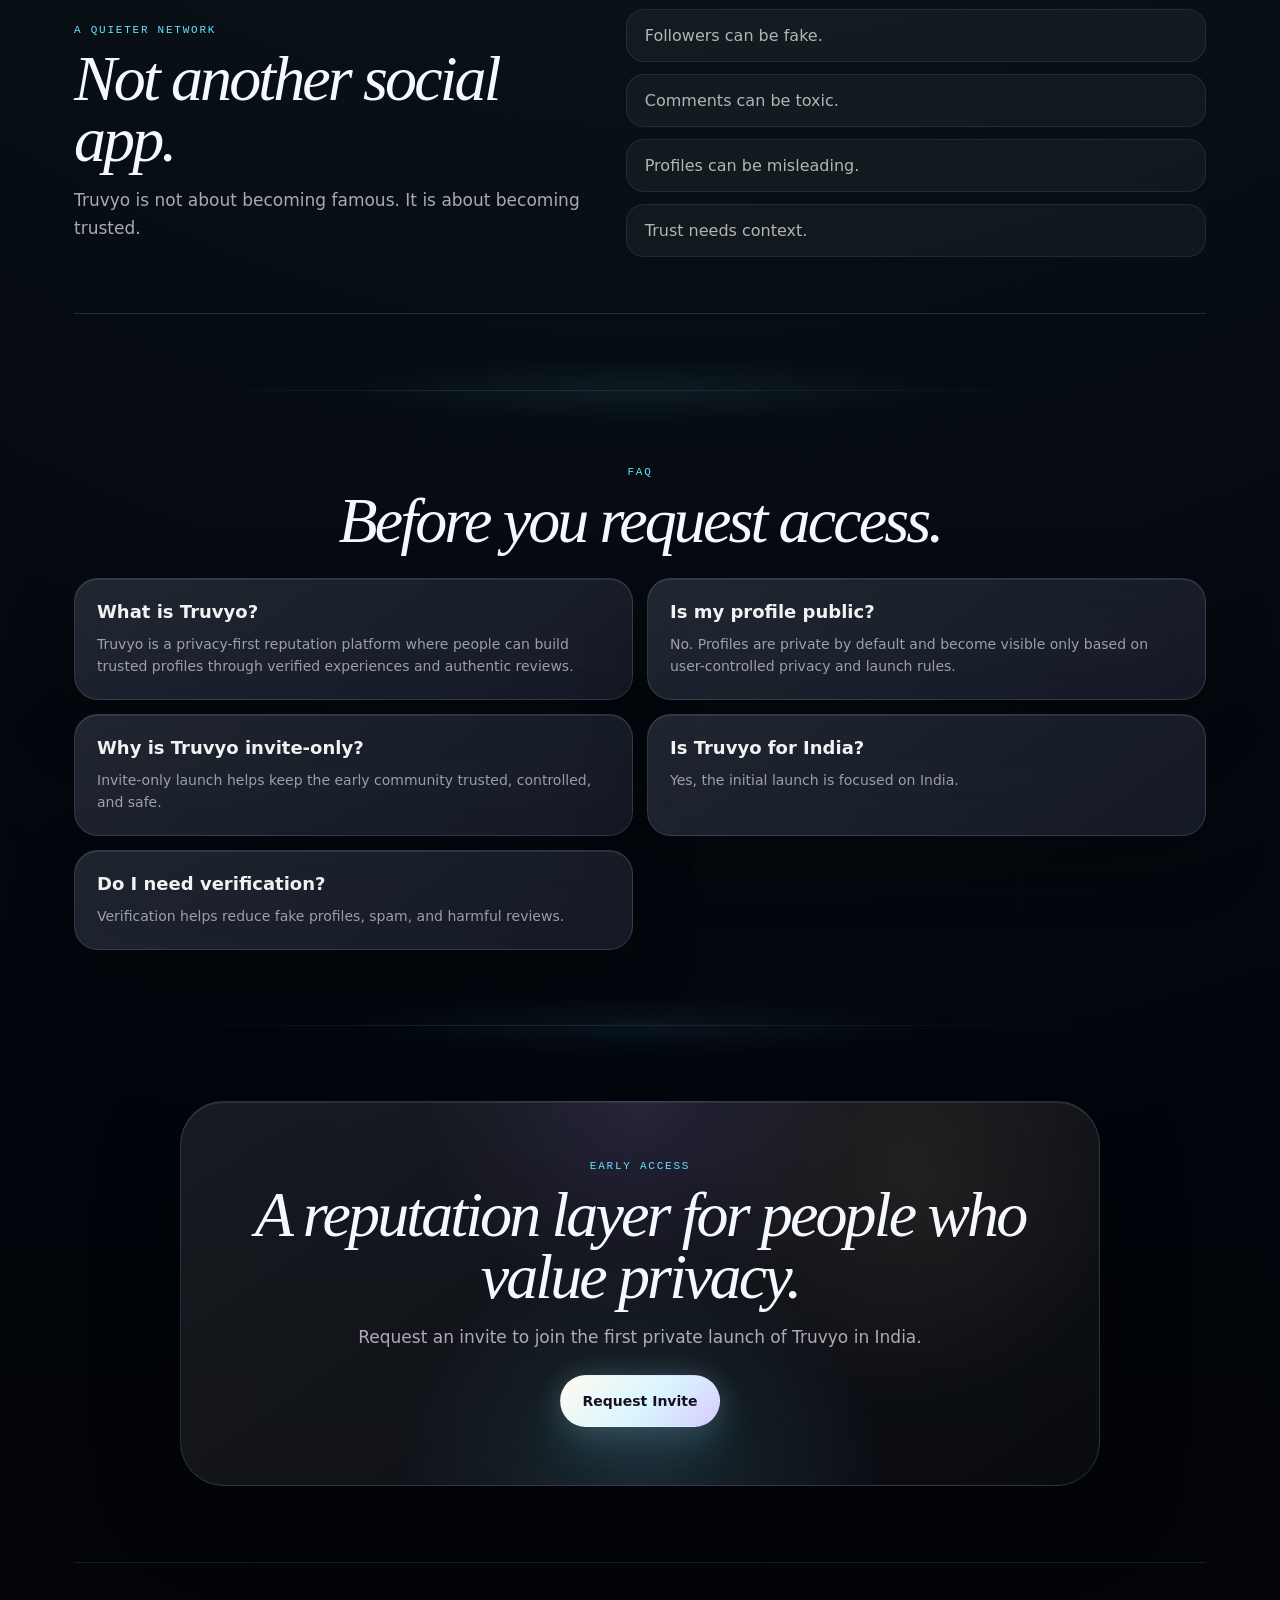
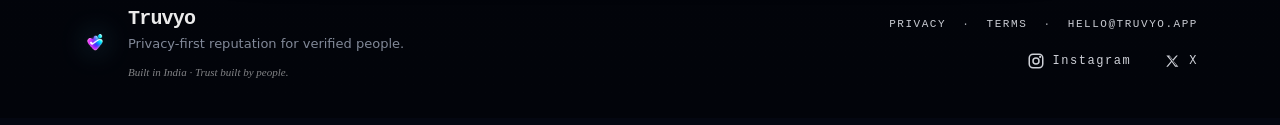
==== commit 2bb22cbf: "Harden Truvyo reveal animations around interactive UI" ====
--- a/index.html
+++ b/index.html
@@ -2296,9 +2296,9 @@
       <span>● early access opening soon &nbsp;&nbsp; ● real people · private by default &nbsp;&nbsp; ● private launch remains limited &nbsp;&nbsp;</span>
     </div>
 
-    <section class="hero reveal">
+    <section class="hero">
       <div class="hero-copy">
-        <div class="logo-row">
+        <div class="logo-row reveal-item">
           <div class="logo-wrap">
             <img src="logo.png" alt="Truvyo logo" />
           </div>
@@ -2314,22 +2314,22 @@
           </div>
         </div>
 
-        <h1>
+        <h1 class="reveal-item">
           You weren’t
           <span>supposed to find this.</span>
         </h1>
 
-        <span class="meant-line">But maybe you were meant to.</span>
-
-        <p class="hero-explainer">
+        <span class="meant-line reveal-item">But maybe you were meant to.</span>
+
+        <p class="hero-explainer reveal-item">
           Create a private profile, verify your identity, collect trusted reviews, and choose when your reputation becomes visible.
         </p>
 
-        <p class="sub">
+        <p class="sub reveal-item">
           Truvyo helps real people build trust, protect their reputation, and stay private until they choose to be seen.
         </p>
 
-        <p class="product-line">
+        <p class="product-line reveal-item">
           A privacy-first reputation platform for verified experiences, authentic reviews, and controlled digital identity.
         </p>
 
@@ -2338,9 +2338,9 @@
           <a class="action-link" href="#benefits">See What Truvyo Does</a>
         </div>
 
-      <p class="hero-note">Built for trust, privacy, and reputation. Not public exposure.</p>
-
-      <div class="watching">
+      <p class="hero-note reveal-item">Built for trust, privacy, and reputation. Not public exposure.</p>
+
+      <div class="watching reveal-item">
         <span class="dot" aria-hidden="true"></span>
         <span id="watchers">Private launch · limited early access</span>
       </div>
@@ -2386,7 +2386,7 @@
         </div>
       </div>
 
-      <div class="hero-stack">
+      <div class="hero-stack reveal-item">
         <div class="device-shell device-shell-large hero-device-main" aria-label="Truvyo private profile preview">
           <div class="device-screen">
             <img
@@ -2429,7 +2429,7 @@
       </div>
     </section>
 
-    <section class="section reveal" id="benefits">
+    <section class="section" id="benefits">
       <div class="section-head">
         <div class="section-kicker">What Truvyo does</div>
         <h2 class="section-title">What can Truvyo do for me?</h2>
@@ -2492,7 +2492,7 @@
       </div>
     </section>
 
-    <section class="section product-story reveal" id="product-preview">
+    <section class="section product-story" id="product-preview">
       <div class="section-head">
         <div class="section-kicker">Product story</div>
         <h2 class="section-title">Your reputation, without the noise.</h2>
@@ -2597,7 +2597,7 @@
       </div>
     </section>
 
-    <section class="section trust-flow reveal" id="trust-flow">
+    <section class="section trust-flow" id="trust-flow">
       <div class="section-head center">
         <div class="section-kicker">Trust flow</div>
         <h2 class="section-title">From private profile to portable trust.</h2>
@@ -2680,7 +2680,7 @@
       </div>
     </section>
 
-    <section class="section reveal" id="private-by-default">
+    <section class="section" id="private-by-default">
       <div class="privacy-spotlight reveal-item">
         <div class="privacy-copy">
           <div class="section-kicker">Private by default</div>
@@ -2713,7 +2713,7 @@
       </div>
     </section>
 
-    <section class="section reveal" id="use-cases">
+    <section class="section" id="use-cases">
       <div class="section-head center">
         <div class="section-kicker">Where trust matters</div>
         <h2 class="section-title">Why people may need Truvyo</h2>
@@ -2744,7 +2744,7 @@
       </div>
     </section>
 
-    <section class="section reveal" id="not-social">
+    <section class="section" id="not-social">
       <div class="social-panel reveal-item">
         <div>
         <div class="section-kicker">A quieter network</div>
@@ -2760,7 +2760,7 @@
       </div>
     </section>
 
-    <section class="section reveal" id="faq">
+    <section class="section" id="faq">
       <div class="section-head center">
         <div class="section-kicker">FAQ</div>
         <h2 class="section-title">Before you request access.</h2>
@@ -2790,8 +2790,8 @@
       </div>
     </section>
 
-    <section class="section reveal" id="request-access">
-      <div class="closing-card reveal-item">
+    <section class="section" id="request-access">
+      <div class="closing-card">
         <div class="section-kicker">Early access</div>
         <h2 class="section-title">A reputation layer for people who value privacy.</h2>
         <p class="section-copy">
@@ -2855,8 +2855,7 @@
         ".privacy-spotlight",
         ".use-case",
         ".social-panel",
-        ".faq-item",
-        ".closing-card"
+        ".faq-item"
       ];
 
       const revealTargets = Array.from(new Set(
